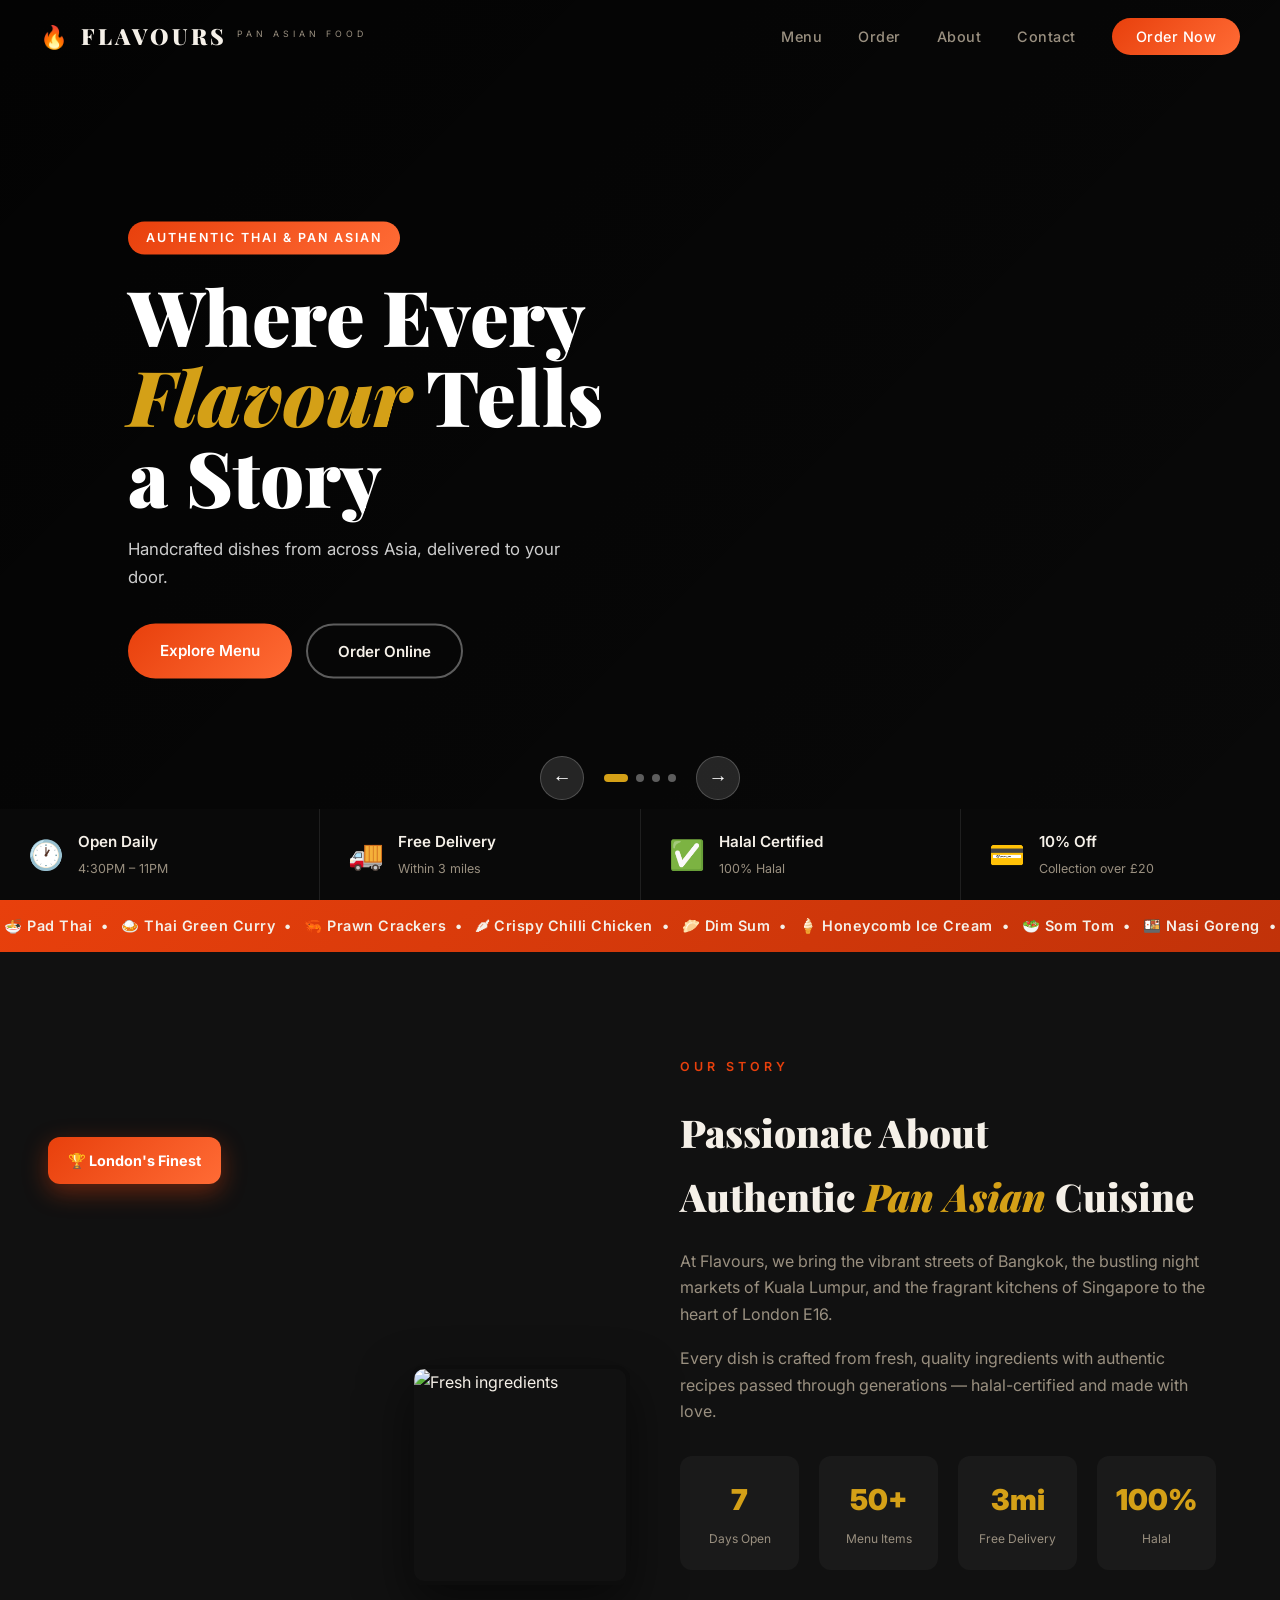
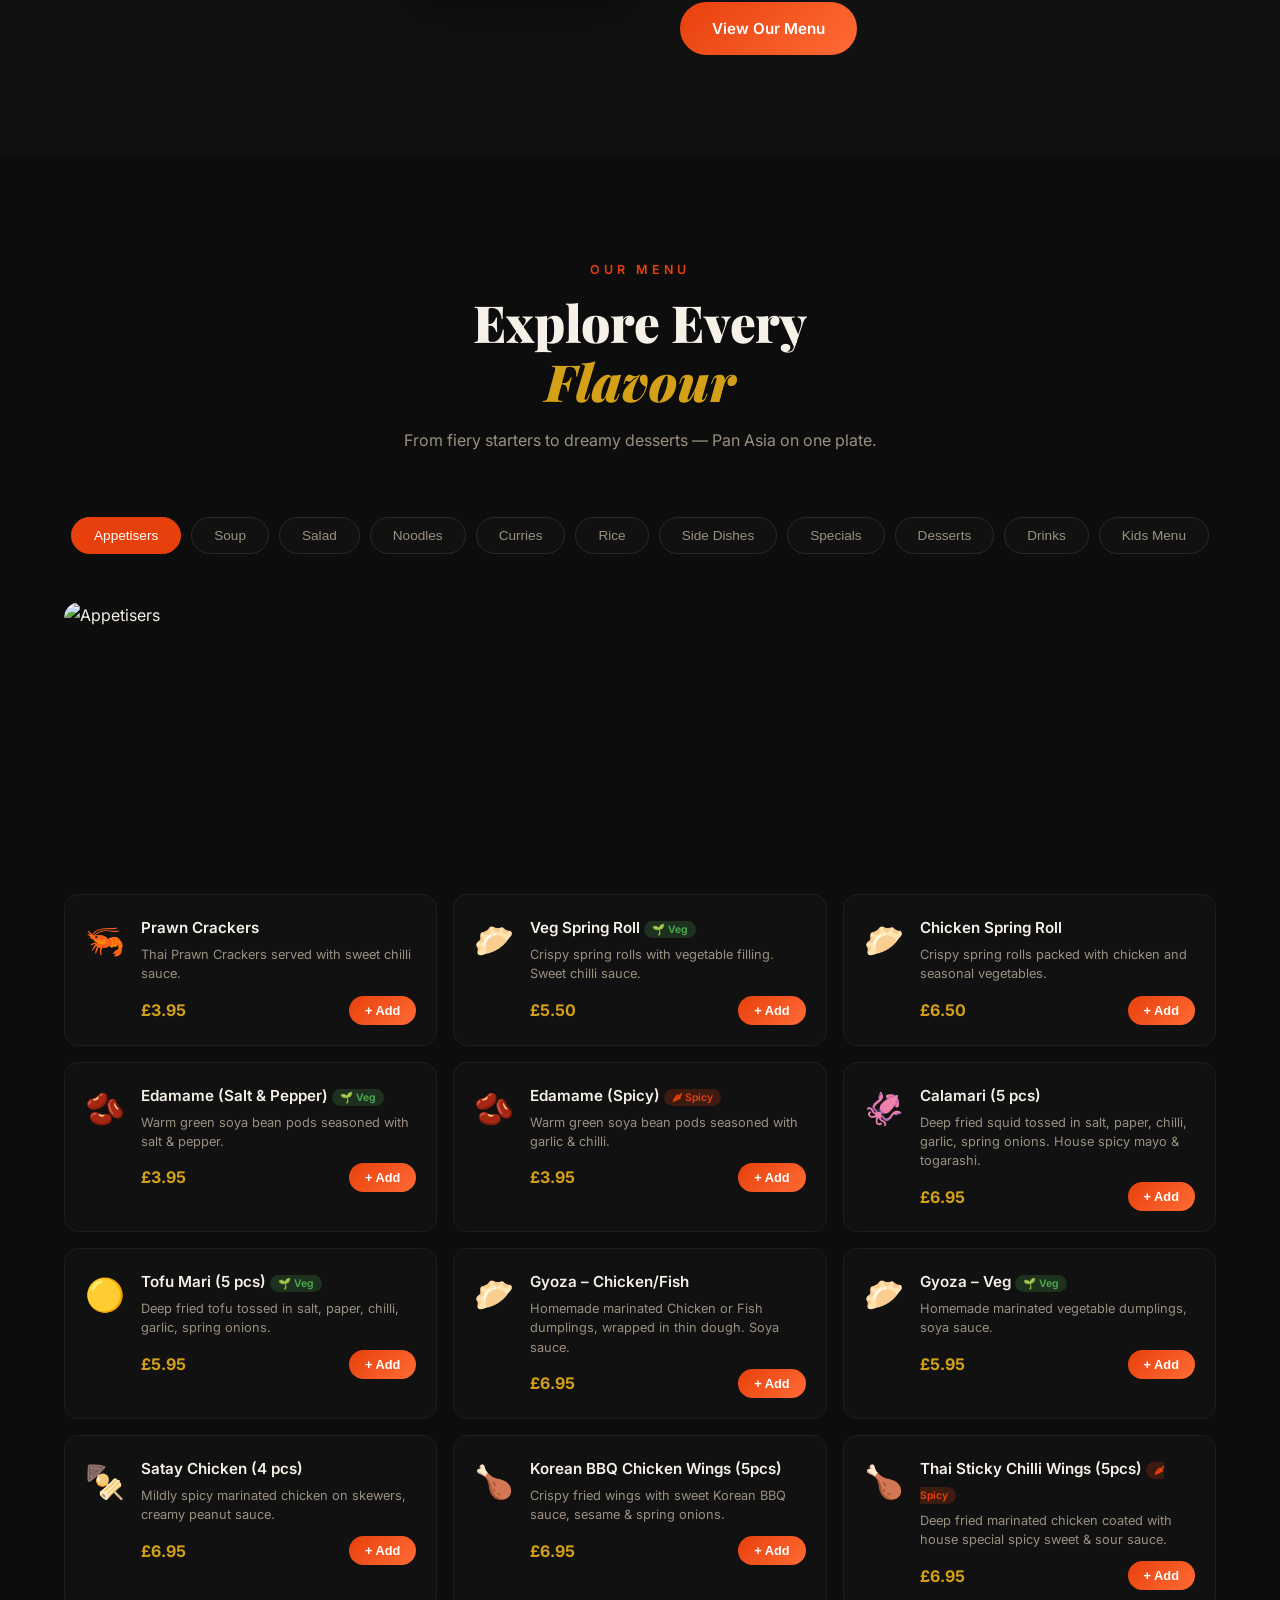
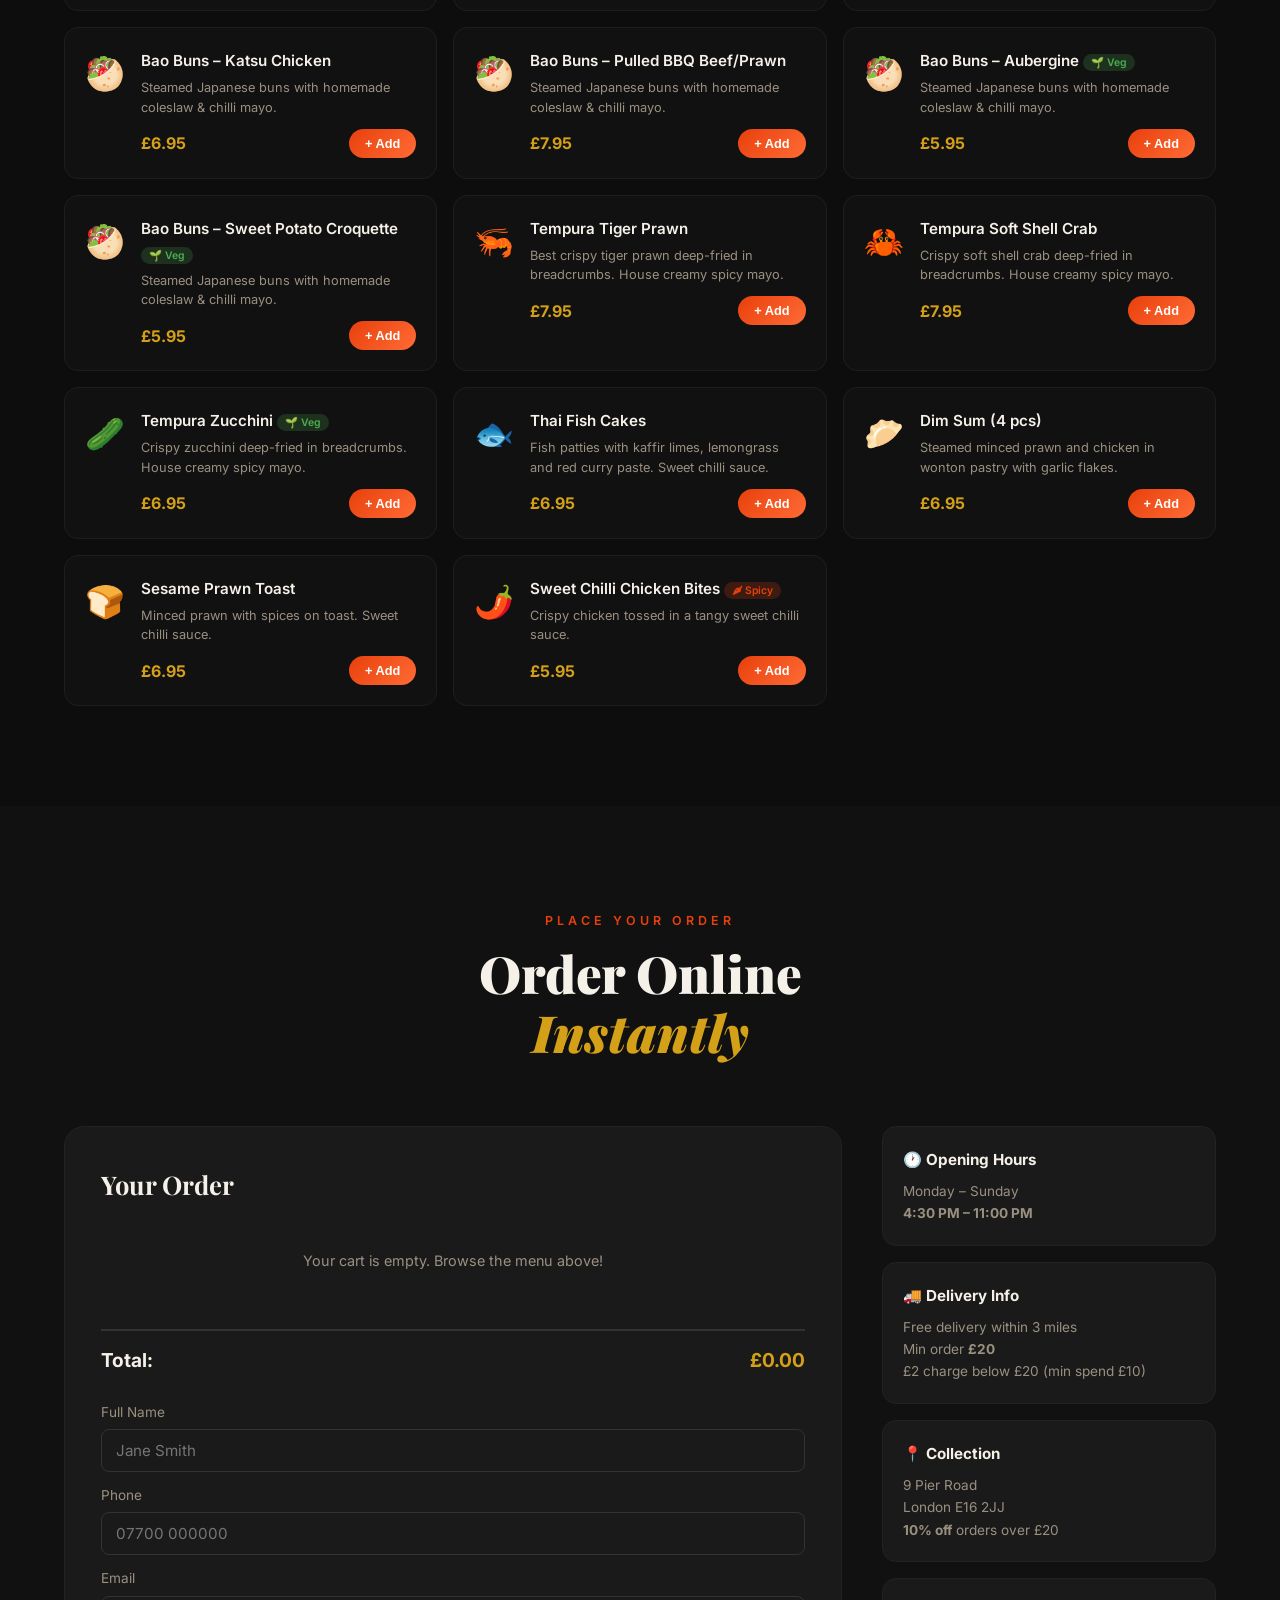
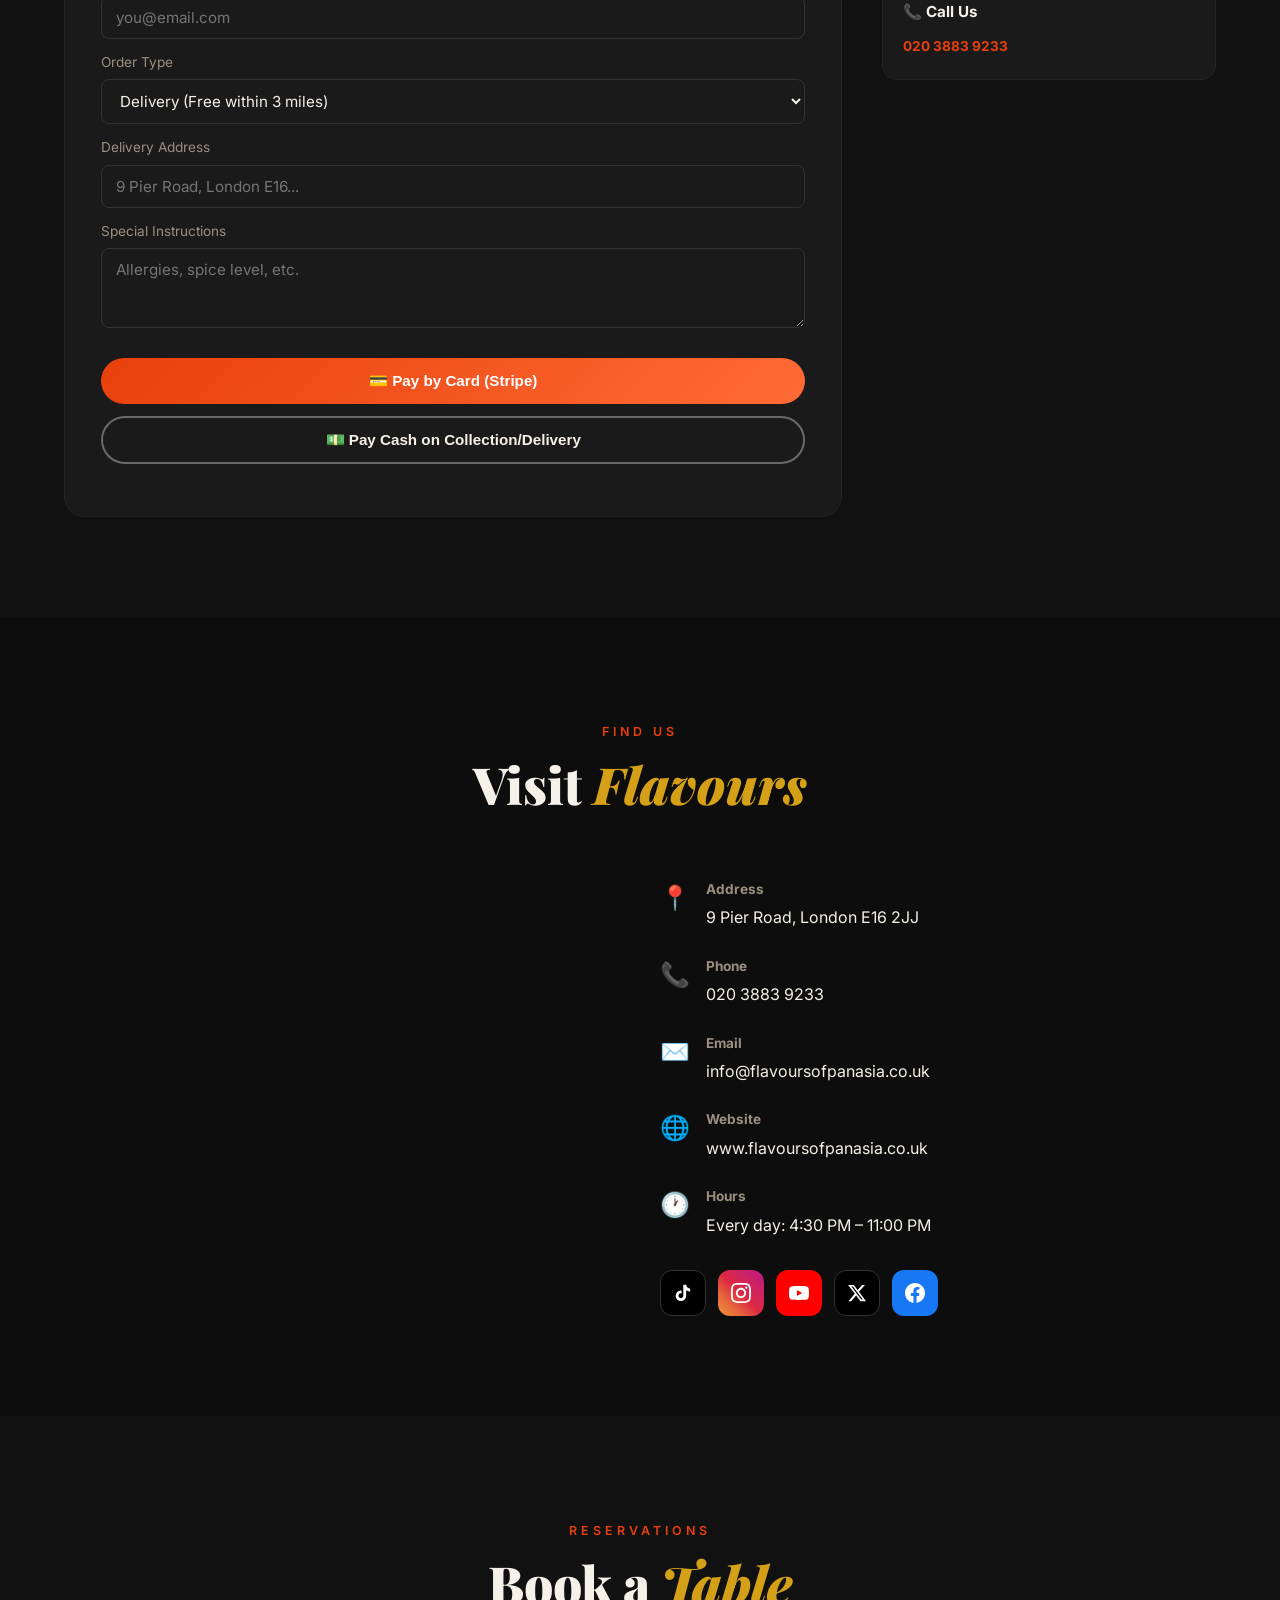
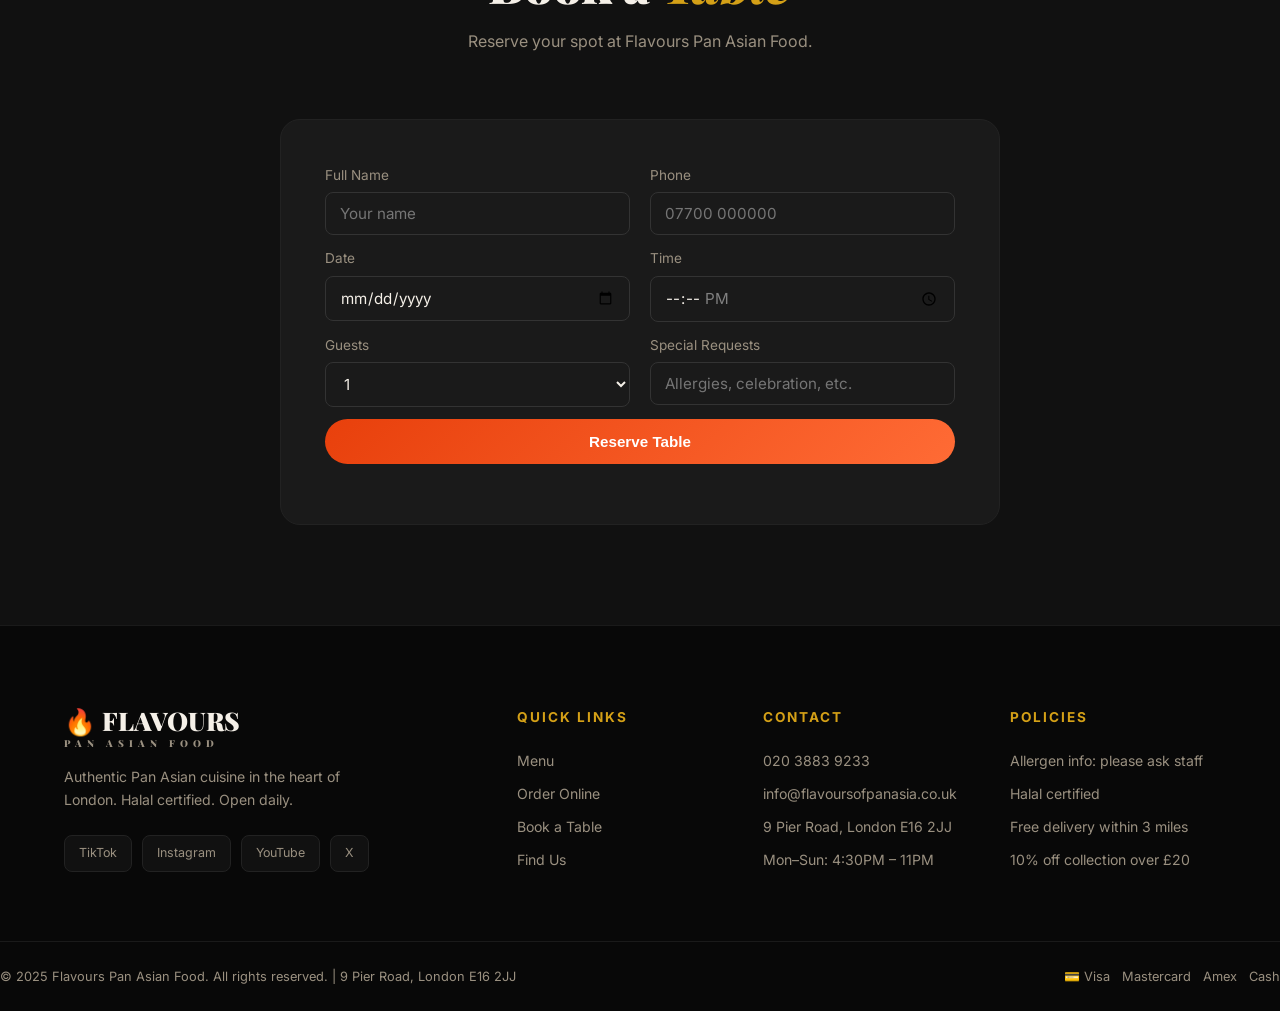
==== index.html @ 7556bfd6 "Add files via upload" ====
<!DOCTYPE html>
<html lang="en">
<head>
  <meta charset="UTF-8" />
  <meta name="viewport" content="width=device-width, initial-scale=1.0" />
  <title>Flavours Pan Asian Food | London E16</title>
  <meta name="description" content="Authentic Pan Asian cuisine in London. Open 7 days a week, 4:30PM–11PM. Free delivery within 3 miles. Order online now." />
  <link rel="preconnect" href="https://fonts.googleapis.com" />
  <link rel="preconnect" href="https://fonts.gstatic.com" crossorigin />
  <link href="https://fonts.googleapis.com/css2?family=Playfair+Display:ital,wght@0,700;0,900;1,700&family=Inter:wght@300;400;500;600&family=Satisfy&display=swap" rel="stylesheet" />
  <link rel="stylesheet" href="style.css" />
  <!-- Stripe -->
  <script src="https://js.stripe.com/v3/"></script>
  <!-- GSAP for animations -->
  <script src="https://cdnjs.cloudflare.com/ajax/libs/gsap/3.12.5/gsap.min.js"></script>
  <script src="https://cdnjs.cloudflare.com/ajax/libs/gsap/3.12.5/ScrollTrigger.min.js"></script>
  <!-- Particles -->
  <script src="https://cdn.jsdelivr.net/npm/particles.js@2.0.0/particles.min.js"></script>
</head>
<body>

<!-- ── LOADER ── -->
<div id="loader">
  <div class="loader-inner">
    <div class="loader-logo">FLAVOURS</div>
    <div class="loader-bar"><div class="loader-fill"></div></div>
  </div>
</div>

<!-- ── NAV ── -->
<nav id="navbar">
  <a href="#" class="nav-brand">
    <span class="brand-icon">🔥</span>
    <span>FLAVOURS</span>
    <small>PAN ASIAN FOOD</small>
  </a>
  <ul class="nav-links">
    <li><a href="#menu">Menu</a></li>
    <li><a href="#order">Order</a></li>
    <li><a href="#about">About</a></li>
    <li><a href="#contact">Contact</a></li>
    <li><a href="#order" class="nav-cta">Order Now</a></li>
  </ul>
  <button class="hamburger" id="hamburger" aria-label="Toggle menu">
    <span></span><span></span><span></span>
  </button>
</nav>

<!-- ── HERO SLIDER ── -->
<section id="hero">
  <div id="particles-js"></div>
  <div class="hero-slides">
    <div class="hero-slide active" style="background-image:url('https://images.unsplash.com/photo-1569050467447-ce54b3bbc37d?w=1600&q=80')">
      <div class="slide-overlay"></div>
      <div class="slide-content">
        <span class="slide-tag">Authentic Thai &amp; Pan Asian</span>
        <h1 class="hero-title">Where Every<br><em>Flavour</em> Tells<br>a Story</h1>
        <p>Handcrafted dishes from across Asia, delivered to your door.</p>
        <div class="hero-btns">
          <a href="#menu" class="btn-primary">Explore Menu</a>
          <a href="#order" class="btn-ghost">Order Online</a>
        </div>
      </div>
    </div>
    <div class="hero-slide" style="background-image:url('https://images.unsplash.com/photo-1455619452474-d2be8b1e70cd?w=1600&q=80')">
      <div class="slide-overlay"></div>
      <div class="slide-content">
        <span class="slide-tag">Signature Curries</span>
        <h1 class="hero-title">Bold Spices,<br><em>Rich</em> Aromas,<br>Pure Comfort</h1>
        <p>Thai Green, Red, Panang &amp; Massaman — made from scratch daily.</p>
        <div class="hero-btns">
          <a href="#menu" class="btn-primary">View Curries</a>
          <a href="#order" class="btn-ghost">Order Now</a>
        </div>
      </div>
    </div>
    <div class="hero-slide" style="background-image:url('https://images.unsplash.com/photo-1563245372-f21724e3856d?w=1600&q=80')">
      <div class="slide-overlay"></div>
      <div class="slide-content">
        <span class="slide-tag">Free Delivery</span>
        <h1 class="hero-title">London's Finest<br><em>Pan Asian</em><br>Delivered Free</h1>
        <p>Free delivery within 3 miles. Min order £20. Open every day 4:30PM–11PM.</p>
        <div class="hero-btns">
          <a href="#order" class="btn-primary">Order Free Delivery</a>
          <a href="#about" class="btn-ghost">Learn More</a>
        </div>
      </div>
    </div>
    <div class="hero-slide" style="background-image:url('https://images.unsplash.com/photo-1552566626-52f8b828add9?w=1600&q=80')">
      <div class="slide-overlay"></div>
      <div class="slide-content">
        <span class="slide-tag">Halal Certified</span>
        <h1 class="hero-title">Taste the<br><em>Magic</em> of<br>Pan Asia</h1>
        <p>100% Halal. Fresh ingredients. Unforgettable flavours.</p>
        <div class="hero-btns">
          <a href="#menu" class="btn-primary">See Full Menu</a>
          <a href="#order" class="btn-ghost">Order Pickup</a>
        </div>
      </div>
    </div>
  </div>
  <div class="hero-controls">
    <button class="slide-prev" aria-label="Previous slide">&#8592;</button>
    <div class="slide-dots" id="slideDots"></div>
    <button class="slide-next" aria-label="Next slide">&#8594;</button>
  </div>
  <div class="hero-badges">
    <div class="badge"><span class="badge-icon">🕐</span><div><strong>Open Daily</strong><small>4:30PM – 11PM</small></div></div>
    <div class="badge"><span class="badge-icon">🚚</span><div><strong>Free Delivery</strong><small>Within 3 miles</small></div></div>
    <div class="badge"><span class="badge-icon">✅</span><div><strong>Halal Certified</strong><small>100% Halal</small></div></div>
    <div class="badge"><span class="badge-icon">💳</span><div><strong>10% Off</strong><small>Collection over £20</small></div></div>
  </div>
</section>

<!-- ── MARQUEE ── -->
<div class="marquee-wrapper">
  <div class="marquee-track">
    <span>🍜 Pad Thai &nbsp;•&nbsp;</span><span>🍛 Thai Green Curry &nbsp;•&nbsp;</span><span>🦐 Prawn Crackers &nbsp;•&nbsp;</span><span>🌶 Crispy Chilli Chicken &nbsp;•&nbsp;</span><span>🥟 Dim Sum &nbsp;•&nbsp;</span><span>🍦 Honeycomb Ice Cream &nbsp;•&nbsp;</span><span>🥗 Som Tom &nbsp;•&nbsp;</span><span>🍱 Nasi Goreng &nbsp;•&nbsp;</span><span>🔥 Szechuan Beef &nbsp;•&nbsp;</span><span>🍜 Pad Thai &nbsp;•&nbsp;</span><span>🍛 Thai Green Curry &nbsp;•&nbsp;</span><span>🦐 Prawn Crackers &nbsp;•&nbsp;</span><span>🌶 Crispy Chilli Chicken &nbsp;•&nbsp;</span><span>🥟 Dim Sum &nbsp;•&nbsp;</span><span>🍦 Honeycomb Ice Cream &nbsp;•&nbsp;</span>
  </div>
</div>

<!-- ── ABOUT ── -->
<section id="about" class="section about-section">
  <div class="container about-grid">
    <div class="about-images">
      <div class="about-img-main reveal">
        <img src="https://images.unsplash.com/photo-1567620905732-2d1ec7ab7445?w=700&q=80" alt="Pan Asian food" />
      </div>
      <div class="about-img-accent reveal delay-1">
        <img src="https://images.unsplash.com/photo-1540189549336-e6e99c3679fe?w=400&q=80" alt="Fresh ingredients" />
      </div>
      <div class="about-badge-float">🏆 London's Finest</div>
    </div>
    <div class="about-text reveal delay-2">
      <span class="section-eyebrow">Our Story</span>
      <h2>Passionate About<br>Authentic <em>Pan Asian</em> Cuisine</h2>
      <p>At Flavours, we bring the vibrant streets of Bangkok, the bustling night markets of Kuala Lumpur, and the fragrant kitchens of Singapore to the heart of London E16.</p>
      <p>Every dish is crafted from fresh, quality ingredients with authentic recipes passed through generations — halal-certified and made with love.</p>
      <div class="about-stats">
        <div class="stat"><strong>7</strong><span>Days Open</span></div>
        <div class="stat"><strong>50+</strong><span>Menu Items</span></div>
        <div class="stat"><strong>3mi</strong><span>Free Delivery</span></div>
        <div class="stat"><strong>100%</strong><span>Halal</span></div>
      </div>
      <a href="#menu" class="btn-primary">View Our Menu</a>
    </div>
  </div>
</section>

<!-- ── MENU ── -->
<section id="menu" class="section">
  <div class="container">
    <div class="section-header reveal">
      <span class="section-eyebrow">Our Menu</span>
      <h2>Explore Every<br><em>Flavour</em></h2>
      <p>From fiery starters to dreamy desserts — Pan Asia on one plate.</p>
    </div>

    <!-- Category Tabs -->
    <div class="menu-tabs reveal">
      <button class="tab-btn active" data-cat="appetisers">Appetisers</button>
      <button class="tab-btn" data-cat="soup">Soup</button>
      <button class="tab-btn" data-cat="salad">Salad</button>
      <button class="tab-btn" data-cat="noodles">Noodles</button>
      <button class="tab-btn" data-cat="curries">Curries</button>
      <button class="tab-btn" data-cat="rice">Rice</button>
      <button class="tab-btn" data-cat="sides">Side Dishes</button>
      <button class="tab-btn" data-cat="specials">Specials</button>
      <button class="tab-btn" data-cat="desserts">Desserts</button>
      <button class="tab-btn" data-cat="drinks">Drinks</button>
      <button class="tab-btn" data-cat="kids">Kids Menu</button>
    </div>

    <!-- Menu Panels -->
    <div id="menuPanels"></div>
  </div>
</section>

<!-- ── ORDER ── -->
<section id="order" class="section order-section">
  <div class="container">
    <div class="section-header reveal">
      <span class="section-eyebrow">Place Your Order</span>
      <h2>Order Online<br><em>Instantly</em></h2>
    </div>
    <div class="order-grid">
      <div class="order-form-card reveal">
        <h3>Your Order</h3>
        <div id="cartItems" class="cart-items"><p class="cart-empty">Your cart is empty. Browse the menu above!</p></div>
        <div class="cart-total"><span>Total:</span><strong id="cartTotal">£0.00</strong></div>

        <div class="order-details">
          <label>Full Name<input type="text" id="custName" placeholder="Jane Smith" /></label>
          <label>Phone<input type="tel" id="custPhone" placeholder="07700 000000" /></label>
          <label>Email<input type="email" id="custEmail" placeholder="you@email.com" /></label>
          <label>Order Type
            <select id="orderType">
              <option value="delivery">Delivery (Free within 3 miles)</option>
              <option value="collection">Collection (10% off over £20)</option>
            </select>
          </label>
          <label id="addressLabel">Delivery Address<input type="text" id="custAddress" placeholder="9 Pier Road, London E16..." /></label>
          <label>Special Instructions<textarea id="custNotes" placeholder="Allergies, spice level, etc."></textarea></label>
        </div>

        <div class="payment-options">
          <button class="btn-primary full-w" id="stripePayBtn">💳 Pay by Card (Stripe)</button>
          <button class="btn-ghost full-w" id="cashPayBtn">💵 Pay Cash on Collection/Delivery</button>
        </div>
        <div id="paymentMessage"></div>
        <div id="stripe-card-element" class="stripe-card" style="display:none;"></div>
        <button id="confirmPayBtn" class="btn-primary full-w" style="display:none;margin-top:12px;">Confirm &amp; Pay</button>
      </div>
      <div class="order-info reveal delay-1">
        <div class="info-card">
          <h4>🕐 Opening Hours</h4>
          <p>Monday – Sunday<br><strong>4:30 PM – 11:00 PM</strong></p>
        </div>
        <div class="info-card">
          <h4>🚚 Delivery Info</h4>
          <p>Free delivery within 3 miles<br>Min order <strong>£20</strong><br>£2 charge below £20 (min spend £10)</p>
        </div>
        <div class="info-card">
          <h4>📍 Collection</h4>
          <p>9 Pier Road<br>London E16 2JJ<br><strong>10% off</strong> orders over £20</p>
        </div>
        <div class="info-card">
          <h4>📞 Call Us</h4>
          <a href="tel:02038839233" class="phone-link">020 3883 9233</a>
        </div>
      </div>
    </div>
  </div>
</section>

<!-- ── MAP & CONTACT ── -->
<section id="contact" class="section">
  <div class="container">
    <div class="section-header reveal">
      <span class="section-eyebrow">Find Us</span>
      <h2>Visit <em>Flavours</em></h2>
    </div>
    <div class="contact-grid">
      <div class="map-wrapper reveal">
        <iframe
          src="https://www.google.com/maps/embed?pb=!1m18!1m12!1m3!1d2483.1!2d0.0202!3d51.5030!2m3!1f0!2f0!3f0!3m2!1i1024!2i768!4f13.1!3m3!1m2!1s0x487602a46d72b8c1%3A0x0!2s9+Pier+Rd%2C+London+E16+2JJ!5e0!3m2!1sen!2suk!4v1700000000000"
          width="100%" height="420" style="border:0;border-radius:16px;" allowfullscreen="" loading="lazy"
          referrerpolicy="no-referrer-when-downgrade"
          title="Flavours Pan Asian Food location">
        </iframe>
      </div>
      <div class="contact-details reveal delay-1">
        <div class="contact-item">
          <span class="c-icon">📍</span>
          <div><strong>Address</strong><p>9 Pier Road, London E16 2JJ</p></div>
        </div>
        <div class="contact-item">
          <span class="c-icon">📞</span>
          <div><strong>Phone</strong><a href="tel:02038839233"><p>020 3883 9233</p></a></div>
        </div>
        <div class="contact-item">
          <span class="c-icon">✉️</span>
          <div><strong>Email</strong><a href="mailto:info@flavoursofpanasia.co.uk"><p>info@flavoursofpanasia.co.uk</p></a></div>
        </div>
        <div class="contact-item">
          <span class="c-icon">🌐</span>
          <div><strong>Website</strong><p>www.flavoursofpanasia.co.uk</p></div>
        </div>
        <div class="contact-item">
          <span class="c-icon">🕐</span>
          <div><strong>Hours</strong><p>Every day: 4:30 PM – 11:00 PM</p></div>
        </div>
        <div class="social-links">
          <a href="https://www.tiktok.com/@flavourspanasia" target="_blank" rel="noopener" class="social-btn tiktok" aria-label="TikTok">
            <svg viewBox="0 0 24 24" fill="currentColor"><path d="M19.59 6.69a4.83 4.83 0 01-3.77-4.25V2h-3.45v13.67a2.89 2.89 0 01-2.88 2.5 2.89 2.89 0 01-2.89-2.89 2.89 2.89 0 012.89-2.89c.28 0 .54.04.79.1V9.01a6.31 6.31 0 00-.79-.05 6.34 6.34 0 00-6.34 6.34 6.34 6.34 0 006.34 6.34 6.34 6.34 0 006.33-6.34V8.73a8.22 8.22 0 004.8 1.53V6.82a4.85 4.85 0 01-1.03-.13z"/></svg>
          </a>
          <a href="https://www.instagram.com/flavourspanasia" target="_blank" rel="noopener" class="social-btn instagram" aria-label="Instagram">
            <svg viewBox="0 0 24 24" fill="currentColor"><path d="M12 2.163c3.204 0 3.584.012 4.85.07 3.252.148 4.771 1.691 4.919 4.919.058 1.265.069 1.645.069 4.849 0 3.205-.012 3.584-.069 4.849-.149 3.225-1.664 4.771-4.919 4.919-1.266.058-1.644.07-4.85.07-3.204 0-3.584-.012-4.849-.07-3.26-.149-4.771-1.699-4.919-4.92-.058-1.265-.07-1.644-.07-4.849 0-3.204.013-3.583.07-4.849.149-3.227 1.664-4.771 4.919-4.919 1.266-.057 1.645-.069 4.849-.069zm0-2.163c-3.259 0-3.667.014-4.947.072-4.358.2-6.78 2.618-6.98 6.98-.059 1.281-.073 1.689-.073 4.948 0 3.259.014 3.668.072 4.948.2 4.358 2.618 6.78 6.98 6.98 1.281.058 1.689.072 4.948.072 3.259 0 3.668-.014 4.948-.072 4.354-.2 6.782-2.618 6.979-6.98.059-1.28.073-1.689.073-4.948 0-3.259-.014-3.667-.072-4.947-.196-4.354-2.617-6.78-6.979-6.98-1.281-.059-1.69-.073-4.949-.073zm0 5.838c-3.403 0-6.162 2.759-6.162 6.162s2.759 6.163 6.162 6.163 6.162-2.759 6.162-6.163c0-3.403-2.759-6.162-6.162-6.162zm0 10.162c-2.209 0-4-1.79-4-4 0-2.209 1.791-4 4-4s4 1.791 4 4c0 2.21-1.791 4-4 4zm6.406-11.845c-.796 0-1.441.645-1.441 1.44s.645 1.44 1.441 1.44c.795 0 1.439-.645 1.439-1.44s-.644-1.44-1.439-1.44z"/></svg>
          </a>
          <a href="https://www.youtube.com/@flavourspanasia" target="_blank" rel="noopener" class="social-btn youtube" aria-label="YouTube">
            <svg viewBox="0 0 24 24" fill="currentColor"><path d="M23.498 6.186a3.016 3.016 0 00-2.122-2.136C19.505 3.545 12 3.545 12 3.545s-7.505 0-9.377.505A3.017 3.017 0 00.502 6.186C0 8.07 0 12 0 12s0 3.93.502 5.814a3.016 3.016 0 002.122 2.136c1.871.505 9.376.505 9.376.505s7.505 0 9.377-.505a3.015 3.015 0 002.122-2.136C24 15.93 24 12 24 12s0-3.93-.502-5.814zM9.545 15.568V8.432L15.818 12l-6.273 3.568z"/></svg>
          </a>
          <a href="https://x.com/flavourspanasia" target="_blank" rel="noopener" class="social-btn twitter" aria-label="X / Twitter">
            <svg viewBox="0 0 24 24" fill="currentColor"><path d="M18.244 2.25h3.308l-7.227 8.26 8.502 11.24H16.17l-5.214-6.817L4.99 21.75H1.68l7.73-8.835L1.254 2.25H8.08l4.713 6.231zm-1.161 17.52h1.833L7.084 4.126H5.117z"/></svg>
          </a>
          <a href="https://www.facebook.com/flavourspanasia" target="_blank" rel="noopener" class="social-btn facebook" aria-label="Facebook">
            <svg viewBox="0 0 24 24" fill="currentColor"><path d="M24 12.073c0-6.627-5.373-12-12-12s-12 5.373-12 12c0 5.99 4.388 10.954 10.125 11.854v-8.385H7.078v-3.47h3.047V9.43c0-3.007 1.792-4.669 4.533-4.669 1.312 0 2.686.235 2.686.235v2.953H15.83c-1.491 0-1.956.925-1.956 1.874v2.25h3.328l-.532 3.47h-2.796v8.385C19.612 23.027 24 18.062 24 12.073z"/></svg>
          </a>
        </div>
      </div>
    </div>
  </div>
</section>

<!-- ── TABLE BOOKING ── -->
<section id="booking" class="section booking-section">
  <div class="container">
    <div class="section-header reveal">
      <span class="section-eyebrow">Reservations</span>
      <h2>Book a <em>Table</em></h2>
      <p>Reserve your spot at Flavours Pan Asian Food.</p>
    </div>
    <form class="booking-form reveal" id="bookingForm" onsubmit="submitBooking(event)">
      <div class="form-row">
        <label>Full Name<input type="text" id="bName" placeholder="Your name" required /></label>
        <label>Phone<input type="tel" id="bPhone" placeholder="07700 000000" required /></label>
      </div>
      <div class="form-row">
        <label>Date<input type="date" id="bDate" required /></label>
        <label>Time<input type="time" id="bTime" min="16:30" max="22:30" required /></label>
      </div>
      <div class="form-row">
        <label>Guests
          <select id="bGuests">
            <option>1</option><option>2</option><option>3</option><option>4</option>
            <option>5</option><option>6</option><option>7</option><option>8+</option>
          </select>
        </label>
        <label>Special Requests<input type="text" id="bNotes" placeholder="Allergies, celebration, etc." /></label>
      </div>
      <button type="submit" class="btn-primary full-w">Reserve Table</button>
      <div id="bookingMsg"></div>
    </form>
  </div>
</section>

<!-- ── FOOTER ── -->
<footer>
  <div class="container footer-grid">
    <div class="footer-brand">
      <div class="footer-logo">🔥 FLAVOURS<br><small>PAN ASIAN FOOD</small></div>
      <p>Authentic Pan Asian cuisine in the heart of London. Halal certified. Open daily.</p>
      <div class="footer-social">
        <a href="https://www.tiktok.com/@flavourspanasia" target="_blank" rel="noopener" aria-label="TikTok">TikTok</a>
        <a href="https://www.instagram.com/flavourspanasia" target="_blank" rel="noopener" aria-label="Instagram">Instagram</a>
        <a href="https://www.youtube.com/@flavourspanasia" target="_blank" rel="noopener" aria-label="YouTube">YouTube</a>
        <a href="https://x.com/flavourspanasia" target="_blank" rel="noopener" aria-label="X">X</a>
      </div>
    </div>
    <div class="footer-col">
      <h5>Quick Links</h5>
      <ul>
        <li><a href="#menu">Menu</a></li>
        <li><a href="#order">Order Online</a></li>
        <li><a href="#booking">Book a Table</a></li>
        <li><a href="#contact">Find Us</a></li>
      </ul>
    </div>
    <div class="footer-col">
      <h5>Contact</h5>
      <ul>
        <li><a href="tel:02038839233">020 3883 9233</a></li>
        <li><a href="mailto:info@flavoursofpanasia.co.uk">info@flavoursofpanasia.co.uk</a></li>
        <li>9 Pier Road, London E16 2JJ</li>
        <li>Mon–Sun: 4:30PM – 11PM</li>
      </ul>
    </div>
    <div class="footer-col">
      <h5>Policies</h5>
      <ul>
        <li>Allergen info: please ask staff</li>
        <li>Halal certified</li>
        <li>Free delivery within 3 miles</li>
        <li>10% off collection over £20</li>
      </ul>
    </div>
  </div>
  <div class="footer-bottom">
    <p>© 2025 Flavours Pan Asian Food. All rights reserved. | 9 Pier Road, London E16 2JJ</p>
    <div class="payment-icons">💳 Visa &nbsp; Mastercard &nbsp; Amex &nbsp; Cash</div>
  </div>
</footer>

<!-- Floating Order Button -->
<a href="#order" class="fab-order" id="fabOrder">🛒 Order Now</a>

<script src="script.js"></script>
</body>
</html>
---- style.css ----
/* ── RESET & BASE ── */
*, *::before, *::after { box-sizing: border-box; margin: 0; padding: 0; }
:root {
  --fire: #E8400C;
  --gold: #D4A017;
  --dark: #0D0D0D;
  --surface: #111111;
  --surface2: #1A1A1A;
  --text: #F5F0E8;
  --muted: #9A9080;
  --accent: #FF6B35;
  --green: #4CAF50;
  --radius: 14px;
  --transition: 0.35s cubic-bezier(0.4, 0, 0.2, 1);
}

html { scroll-behavior: smooth; font-size: 16px; }
body {
  background: var(--dark);
  color: var(--text);
  font-family: 'Inter', sans-serif;
  font-weight: 400;
  line-height: 1.65;
  overflow-x: hidden;
}

em { font-style: italic; color: var(--gold); font-family: 'Playfair Display', serif; }
a { color: inherit; text-decoration: none; }
img { max-width: 100%; display: block; }
input, textarea, select {
  width: 100%;
  background: var(--surface2);
  border: 1px solid #333;
  border-radius: 8px;
  color: var(--text);
  padding: 11px 14px;
  font-family: 'Inter', sans-serif;
  font-size: 0.95rem;
  margin-top: 6px;
  transition: border-color var(--transition);
}
input:focus, textarea:focus, select:focus { outline: none; border-color: var(--fire); }
textarea { min-height: 80px; resize: vertical; }
label { display: block; font-size: 0.85rem; color: var(--muted); margin-bottom: 12px; }

.container { max-width: 1200px; margin: 0 auto; padding: 0 24px; }
.section { padding: 100px 0; }
.full-w { width: 100%; }

/* ── BUTTONS ── */
.btn-primary {
  display: inline-block;
  background: linear-gradient(135deg, var(--fire) 0%, #FF6B35 100%);
  color: #fff;
  padding: 14px 32px;
  border-radius: 50px;
  font-weight: 600;
  font-size: 0.95rem;
  border: none;
  cursor: pointer;
  transition: transform var(--transition), box-shadow var(--transition);
  text-align: center;
}
.btn-primary:hover { transform: translateY(-2px); box-shadow: 0 12px 32px rgba(232,64,12,0.45); }
.btn-ghost {
  display: inline-block;
  background: transparent;
  color: var(--text);
  padding: 13px 30px;
  border-radius: 50px;
  font-weight: 600;
  font-size: 0.95rem;
  border: 2px solid rgba(255,255,255,0.35);
  cursor: pointer;
  transition: border-color var(--transition), background var(--transition);
  text-align: center;
}
.btn-ghost:hover { border-color: var(--gold); background: rgba(212,160,23,0.1); }

/* ── LOADER ── */
#loader {
  position: fixed; inset: 0;
  background: var(--dark);
  display: flex; align-items: center; justify-content: center;
  z-index: 9999;
  transition: opacity 0.6s ease, visibility 0.6s;
}
#loader.hidden { opacity: 0; visibility: hidden; pointer-events: none; }
.loader-inner { text-align: center; }
.loader-logo {
  font-family: 'Playfair Display', serif;
  font-size: 2.8rem;
  font-weight: 900;
  letter-spacing: 8px;
  background: linear-gradient(135deg, var(--fire), var(--gold));
  -webkit-background-clip: text;
  -webkit-text-fill-color: transparent;
  margin-bottom: 20px;
}
.loader-bar { width: 200px; height: 3px; background: #222; border-radius: 2px; overflow: hidden; }
.loader-fill { height: 100%; background: linear-gradient(90deg, var(--fire), var(--gold)); animation: loadFill 1.5s ease forwards; }
@keyframes loadFill { from { width: 0; } to { width: 100%; } }

/* ── NAVBAR ── */
#navbar {
  position: fixed; top: 0; left: 0; right: 0;
  z-index: 1000;
  display: flex; align-items: center; justify-content: space-between;
  padding: 18px 40px;
  transition: background var(--transition), box-shadow var(--transition), padding var(--transition);
}
#navbar.scrolled {
  background: rgba(10,10,10,0.95);
  backdrop-filter: blur(20px);
  box-shadow: 0 2px 30px rgba(0,0,0,0.5);
  padding: 12px 40px;
}
.nav-brand { display: flex; align-items: center; gap: 10px; }
.brand-icon { font-size: 1.6rem; }
.nav-brand > span { font-family: 'Playfair Display', serif; font-size: 1.4rem; font-weight: 900; letter-spacing: 3px; }
.nav-brand small { display: block; font-size: 0.55rem; letter-spacing: 4px; color: var(--muted); margin-top: -4px; }
.nav-links { display: flex; align-items: center; gap: 36px; list-style: none; }
.nav-links a { font-size: 0.9rem; font-weight: 500; color: var(--muted); transition: color var(--transition); letter-spacing: 0.5px; }
.nav-links a:hover { color: var(--text); }
.nav-cta { background: linear-gradient(135deg, var(--fire), var(--accent)) !important; color: #fff !important; padding: 10px 24px; border-radius: 50px; }
.hamburger { display: none; flex-direction: column; gap: 5px; background: none; border: none; cursor: pointer; }
.hamburger span { display: block; width: 24px; height: 2px; background: var(--text); border-radius: 2px; transition: var(--transition); }

/* Mobile nav */
@media (max-width: 768px) {
  #navbar { padding: 14px 20px; }
  .hamburger { display: flex; }
  .nav-links {
    position: fixed; top: 0; right: -100%; height: 100vh; width: 280px;
    background: var(--surface); flex-direction: column; justify-content: center;
    gap: 28px; padding: 40px;
    transition: right var(--transition);
    box-shadow: -20px 0 60px rgba(0,0,0,0.7);
  }
  .nav-links.open { right: 0; }
  .nav-links a { font-size: 1.1rem; color: var(--text); }
}

/* ── HERO ── */
#hero { position: relative; height: 100vh; min-height: 640px; overflow: hidden; }
#particles-js { position: absolute; inset: 0; z-index: 1; pointer-events: none; }
.hero-slides { position: absolute; inset: 0; }
.hero-slide {
  position: absolute; inset: 0;
  background-size: cover; background-position: center;
  opacity: 0; transition: opacity 1.2s ease;
}
.hero-slide.active { opacity: 1; }
.slide-overlay {
  position: absolute; inset: 0;
  background: linear-gradient(135deg, rgba(0,0,0,0.78) 0%, rgba(0,0,0,0.3) 100%);
}
.slide-content {
  position: absolute;
  left: 10%; top: 50%; transform: translateY(-50%);
  z-index: 3; max-width: 620px;
}
.slide-tag {
  display: inline-block;
  background: linear-gradient(135deg, var(--fire), var(--accent));
  color: #fff; padding: 6px 18px; border-radius: 50px;
  font-size: 0.78rem; font-weight: 600; letter-spacing: 2px; text-transform: uppercase;
  margin-bottom: 20px;
}
.hero-title {
  font-family: 'Playfair Display', serif;
  font-size: clamp(2.8rem, 6vw, 5.5rem);
  font-weight: 900;
  line-height: 1.05;
  margin-bottom: 20px;
  color: #fff;
}
.hero-title em { font-style: italic; color: var(--gold); }
.slide-content > p { font-size: 1.05rem; color: rgba(255,255,255,0.8); margin-bottom: 32px; max-width: 440px; }
.hero-btns { display: flex; gap: 14px; flex-wrap: wrap; }
.hero-controls {
  position: absolute; bottom: 100px; left: 50%; transform: translateX(-50%);
  z-index: 5; display: flex; align-items: center; gap: 20px;
}
.slide-prev, .slide-next {
  background: rgba(255,255,255,0.12); border: 1px solid rgba(255,255,255,0.2);
  color: #fff; width: 44px; height: 44px; border-radius: 50%; font-size: 1.2rem;
  cursor: pointer; transition: background var(--transition);
  display: flex; align-items: center; justify-content: center;
}
.slide-prev:hover, .slide-next:hover { background: var(--fire); }
.slide-dots { display: flex; gap: 8px; }
.slide-dot {
  width: 8px; height: 8px; border-radius: 50%;
  background: rgba(255,255,255,0.35); border: none; cursor: pointer; transition: var(--transition);
}
.slide-dot.active { background: var(--gold); width: 24px; border-radius: 4px; }
.hero-badges {
  position: absolute; bottom: 0; left: 0; right: 0;
  z-index: 5; display: flex; background: rgba(10,10,10,0.9); backdrop-filter: blur(20px);
}
.badge {
  flex: 1; display: flex; align-items: center; gap: 14px;
  padding: 20px 28px; border-right: 1px solid #1f1f1f;
}
.badge:last-child { border-right: none; }
.badge-icon { font-size: 1.8rem; }
.badge strong { display: block; font-size: 0.95rem; font-weight: 600; }
.badge small { color: var(--muted); font-size: 0.78rem; }
@media (max-width: 768px) {
  .hero-badges { flex-wrap: wrap; }
  .badge { flex: 50%; border-bottom: 1px solid #1f1f1f; padding: 14px 20px; }
  .slide-content { left: 5%; right: 5%; }
}

/* ── MARQUEE ── */
.marquee-wrapper { background: linear-gradient(135deg, var(--fire), #c13209); overflow: hidden; padding: 14px 0; }
.marquee-track { display: flex; gap: 0; animation: marquee 30s linear infinite; white-space: nowrap; width: max-content; }
.marquee-track span { font-size: 0.9rem; font-weight: 600; letter-spacing: 0.5px; padding: 0 4px; }
@keyframes marquee { from { transform: translateX(0); } to { transform: translateX(-50%); } }

/* ── SECTION HEADERS ── */
.section-header { text-align: center; margin-bottom: 64px; }
.section-eyebrow {
  display: inline-block;
  color: var(--fire); font-size: 0.78rem; font-weight: 600;
  letter-spacing: 4px; text-transform: uppercase;
  margin-bottom: 12px;
}
.section-header h2 {
  font-family: 'Playfair Display', serif;
  font-size: clamp(2rem, 4vw, 3.2rem);
  font-weight: 900;
  line-height: 1.15;
  margin-bottom: 16px;
}
.section-header p { color: var(--muted); max-width: 480px; margin: 0 auto; }

/* ── ABOUT ── */
.about-section { background: var(--surface); }
.about-grid { display: grid; grid-template-columns: 1fr 1fr; gap: 80px; align-items: center; }
.about-images { position: relative; }
.about-img-main img { width: 100%; border-radius: 20px; object-fit: cover; aspect-ratio: 4/3; }
.about-img-accent {
  position: absolute; bottom: -30px; right: -30px;
  width: 220px; border-radius: 14px; overflow: hidden;
  border: 4px solid var(--dark);
  box-shadow: 0 20px 50px rgba(0,0,0,0.5);
}
.about-img-accent img { width: 100%; aspect-ratio: 1; object-fit: cover; }
.about-badge-float {
  position: absolute; top: -16px; left: -16px;
  background: linear-gradient(135deg, var(--fire), var(--accent));
  color: #fff; padding: 12px 20px; border-radius: 12px;
  font-weight: 700; font-size: 0.9rem;
  box-shadow: 0 8px 24px rgba(232,64,12,0.4);
}
.about-text h2 {
  font-family: 'Playfair Display', serif;
  font-size: clamp(1.8rem, 3vw, 2.6rem);
  font-weight: 900; margin-bottom: 20px; margin-top: 12px;
}
.about-text p { color: var(--muted); margin-bottom: 18px; }
.about-stats { display: grid; grid-template-columns: repeat(4, 1fr); gap: 20px; margin: 32px 0; }
.stat { text-align: center; background: var(--surface2); padding: 20px 10px; border-radius: 12px; }
.stat strong { display: block; font-size: 1.8rem; font-weight: 900; color: var(--gold); }
.stat span { font-size: 0.75rem; color: var(--muted); }
@media (max-width: 768px) {
  .about-grid { grid-template-columns: 1fr; gap: 60px; }
  .about-img-accent { width: 140px; right: -10px; bottom: -10px; }
  .about-stats { grid-template-columns: repeat(2, 1fr); }
}

/* ── MENU ── */
.menu-tabs {
  display: flex; flex-wrap: wrap; gap: 10px;
  justify-content: center; margin-bottom: 48px;
}
.tab-btn {
  background: var(--surface); border: 1px solid #2a2a2a;
  color: var(--muted); padding: 10px 22px; border-radius: 50px;
  font-size: 0.85rem; font-weight: 500; cursor: pointer;
  transition: all var(--transition);
}
.tab-btn:hover { border-color: var(--fire); color: var(--text); }
.tab-btn.active { background: var(--fire); border-color: var(--fire); color: #fff; }

.menu-panel { display: none; }
.menu-panel.active { display: block; animation: fadeInUp 0.4s ease; }
@keyframes fadeInUp { from { opacity:0; transform:translateY(20px); } to { opacity:1; transform:translateY(0); } }

.menu-panel-header { display: flex; align-items: center; gap: 20px; margin-bottom: 32px; }
.panel-hero-img { width: 100%; height: 260px; object-fit: cover; border-radius: 16px; margin-bottom: 32px; }

.menu-grid { display: grid; grid-template-columns: repeat(auto-fill, minmax(320px, 1fr)); gap: 16px; }
.menu-card {
  background: var(--surface);
  border: 1px solid #1e1e1e;
  border-radius: var(--radius);
  padding: 20px;
  display: flex; align-items: flex-start; gap: 16px;
  cursor: pointer;
  transition: border-color var(--transition), transform var(--transition), box-shadow var(--transition);
  position: relative; overflow: hidden;
}
.menu-card::before {
  content: ''; position: absolute; inset: 0;
  background: linear-gradient(135deg, rgba(232,64,12,0.05), transparent);
  opacity: 0; transition: opacity var(--transition);
}
.menu-card:hover { border-color: var(--fire); transform: translateY(-3px); box-shadow: 0 16px 40px rgba(0,0,0,0.3); }
.menu-card:hover::before { opacity: 1; }
.card-emoji { font-size: 2rem; flex-shrink: 0; }
.card-body { flex: 1; }
.card-body h4 { font-size: 0.95rem; font-weight: 600; margin-bottom: 5px; }
.card-body p { font-size: 0.8rem; color: var(--muted); line-height: 1.5; }
.card-footer { display: flex; align-items: center; justify-content: space-between; margin-top: 12px; }
.card-price { font-size: 1rem; font-weight: 700; color: var(--gold); }
.add-to-cart {
  background: linear-gradient(135deg, var(--fire), var(--accent));
  color: #fff; border: none; border-radius: 50px;
  padding: 7px 16px; font-size: 0.8rem; font-weight: 600; cursor: pointer;
  transition: transform var(--transition);
}
.add-to-cart:hover { transform: scale(1.05); }
.tag-hot { background: rgba(232,64,12,0.2); color: var(--fire); font-size: 0.65rem; padding: 2px 8px; border-radius: 50px; font-weight: 600; }
.tag-veg { background: rgba(76,175,80,0.2); color: var(--green); font-size: 0.65rem; padding: 2px 8px; border-radius: 50px; font-weight: 600; }
.tag-new { background: rgba(212,160,23,0.2); color: var(--gold); font-size: 0.65rem; padding: 2px 8px; border-radius: 50px; font-weight: 600; }

/* Drinks simple list */
.drinks-list { display: grid; grid-template-columns: repeat(auto-fill, minmax(220px, 1fr)); gap: 10px; }
.drink-item {
  background: var(--surface); border: 1px solid #1e1e1e;
  border-radius: 10px; padding: 14px 18px;
  display: flex; justify-content: space-between; align-items: center;
  transition: border-color var(--transition);
  cursor: pointer;
}
.drink-item:hover { border-color: var(--fire); }
.drink-item span { font-size: 0.9rem; }
.drink-price { color: var(--gold); font-weight: 700; }

/* Price table */
.price-table { width: 100%; border-collapse: collapse; margin-bottom: 32px; }
.price-table th {
  background: var(--fire); color: #fff; padding: 12px 20px;
  text-align: left; font-size: 0.85rem; font-weight: 600;
}
.price-table td { padding: 12px 20px; border-bottom: 1px solid #1e1e1e; font-size: 0.9rem; }
.price-table tr:hover td { background: var(--surface2); }

/* ── ORDER SECTION ── */
.order-section { background: var(--surface); }
.order-grid { display: grid; grid-template-columns: 1.4fr 0.6fr; gap: 40px; }
.order-form-card {
  background: var(--surface2); border-radius: 20px;
  padding: 36px; border: 1px solid #222;
}
.order-form-card h3 {
  font-family: 'Playfair Display', serif;
  font-size: 1.6rem; margin-bottom: 24px;
}
.cart-items { min-height: 80px; margin-bottom: 20px; }
.cart-empty { color: var(--muted); font-size: 0.9rem; text-align: center; padding: 20px; }
.cart-item {
  display: flex; justify-content: space-between; align-items: center;
  padding: 10px 0; border-bottom: 1px solid #222;
  font-size: 0.9rem;
}
.cart-item-remove { background: none; border: none; color: var(--fire); cursor: pointer; font-size: 1.1rem; }
.cart-total { display: flex; justify-content: space-between; font-size: 1.2rem; font-weight: 700; margin-bottom: 24px; padding-top: 14px; border-top: 2px solid #333; }
.cart-total strong { color: var(--gold); }
.order-details { margin-bottom: 24px; }
.payment-options { display: flex; flex-direction: column; gap: 12px; margin-bottom: 16px; }
.info-card {
  background: var(--surface2); border-radius: 14px; padding: 20px;
  border: 1px solid #222; margin-bottom: 16px;
}
.info-card h4 { font-size: 0.95rem; margin-bottom: 8px; }
.info-card p, .info-card a { font-size: 0.85rem; color: var(--muted); }
.phone-link { font-size: 1.4rem; font-weight: 700; color: var(--fire) !important; }
.stripe-card {
  background: var(--surface2); border: 1px solid #333;
  border-radius: 10px; padding: 16px; margin-top: 12px;
}
#paymentMessage { margin-top: 12px; font-size: 0.88rem; }
#paymentMessage.success { color: var(--green); }
#paymentMessage.error { color: var(--fire); }
@media (max-width: 900px) {
  .order-grid { grid-template-columns: 1fr; }
}

/* ── CONTACT & MAP ── */
.contact-grid { display: grid; grid-template-columns: 1fr 1fr; gap: 40px; align-items: start; }
.contact-item { display: flex; gap: 16px; margin-bottom: 24px; }
.c-icon { font-size: 1.5rem; flex-shrink: 0; }
.contact-item strong { display: block; font-size: 0.85rem; color: var(--muted); margin-bottom: 4px; }
.contact-item a { color: var(--text); }
.social-links { display: flex; gap: 12px; flex-wrap: wrap; margin-top: 32px; }
.social-btn {
  width: 46px; height: 46px; border-radius: 12px;
  display: flex; align-items: center; justify-content: center;
  transition: transform var(--transition), box-shadow var(--transition);
}
.social-btn svg { width: 20px; height: 20px; }
.social-btn:hover { transform: translateY(-3px) scale(1.1); }
.social-btn.tiktok { background: #000; border: 1px solid #333; color: #fff; }
.social-btn.instagram { background: linear-gradient(45deg, #f09433,#e6683c,#dc2743,#cc2366,#bc1888); color: #fff; }
.social-btn.youtube { background: #FF0000; color: #fff; }
.social-btn.twitter { background: #000; border: 1px solid #333; color: #fff; }
.social-btn.facebook { background: #1877F2; color: #fff; }
@media (max-width: 768px) { .contact-grid { grid-template-columns: 1fr; } }

/* ── BOOKING ── */
.booking-section { background: var(--surface); }
.booking-form {
  max-width: 720px; margin: 0 auto;
  background: var(--surface2); border-radius: 20px;
  padding: 44px; border: 1px solid #222;
}
.form-row { display: grid; grid-template-columns: 1fr 1fr; gap: 20px; }
@media (max-width: 600px) { .form-row { grid-template-columns: 1fr; } }
#bookingMsg { text-align: center; margin-top: 16px; font-size: 0.9rem; }

/* ── FOOTER ── */
footer { background: #080808; padding: 80px 0 0; border-top: 1px solid #1a1a1a; }
.footer-grid { display: grid; grid-template-columns: 2fr 1fr 1fr 1fr; gap: 40px; padding-bottom: 60px; }
.footer-logo {
  font-family: 'Playfair Display', serif;
  font-size: 1.6rem; font-weight: 900; line-height: 1.1;
  margin-bottom: 16px;
}
.footer-logo small { display: block; font-size: 0.6rem; letter-spacing: 5px; color: var(--muted); margin-top: 4px; }
.footer-brand p { color: var(--muted); font-size: 0.88rem; margin-bottom: 24px; max-width: 300px; }
.footer-social { display: flex; gap: 10px; }
.footer-social a {
  background: var(--surface); border: 1px solid #222;
  padding: 7px 14px; border-radius: 8px; font-size: 0.78rem;
  color: var(--muted); transition: all var(--transition);
}
.footer-social a:hover { background: var(--fire); border-color: var(--fire); color: #fff; }
.footer-col h5 { font-size: 0.85rem; letter-spacing: 2px; text-transform: uppercase; color: var(--gold); margin-bottom: 20px; }
.footer-col ul { list-style: none; }
.footer-col li { color: var(--muted); font-size: 0.88rem; margin-bottom: 10px; }
.footer-col a:hover { color: var(--text); }
.footer-bottom {
  border-top: 1px solid #1a1a1a;
  padding: 24px 0;
  display: flex; justify-content: space-between; align-items: center;
  font-size: 0.8rem; color: var(--muted);
}
.payment-icons { font-size: 0.8rem; color: var(--muted); }
@media (max-width: 900px) {
  .footer-grid { grid-template-columns: 1fr 1fr; }
  .footer-brand { grid-column: 1 / -1; }
}
@media (max-width: 480px) {
  .footer-grid { grid-template-columns: 1fr; }
  .footer-bottom { flex-direction: column; gap: 10px; text-align: center; }
}

/* ── FAB ── */
.fab-order {
  position: fixed; bottom: 28px; right: 28px; z-index: 500;
  background: linear-gradient(135deg, var(--fire), var(--accent));
  color: #fff; padding: 14px 22px; border-radius: 50px;
  font-weight: 700; font-size: 0.9rem;
  box-shadow: 0 8px 30px rgba(232,64,12,0.5);
  display: none;
  animation: pulse 2.5s infinite;
}
.fab-order.visible { display: inline-flex; align-items: center; gap: 8px; }
@keyframes pulse {
  0%, 100% { box-shadow: 0 8px 30px rgba(232,64,12,0.5); }
  50% { box-shadow: 0 8px 50px rgba(232,64,12,0.8); }
}

/* ── REVEAL ANIMATIONS ── */
.reveal { opacity: 0; transform: translateY(40px); transition: opacity 0.7s ease, transform 0.7s ease; }
.reveal.visible { opacity: 1; transform: none; }
.delay-1 { transition-delay: 0.15s; }
.delay-2 { transition-delay: 0.3s; }
.delay-3 { transition-delay: 0.45s; }

/* ── 3D TILT ── */
.tilt-card { transform-style: preserve-3d; transition: transform 0.15s ease; }

/* ── SCROLLBAR ── */
::-webkit-scrollbar { width: 8px; }
::-webkit-scrollbar-track { background: var(--dark); }
::-webkit-scrollbar-thumb { background: #333; border-radius: 4px; }
::-webkit-scrollbar-thumb:hover { background: var(--fire); }
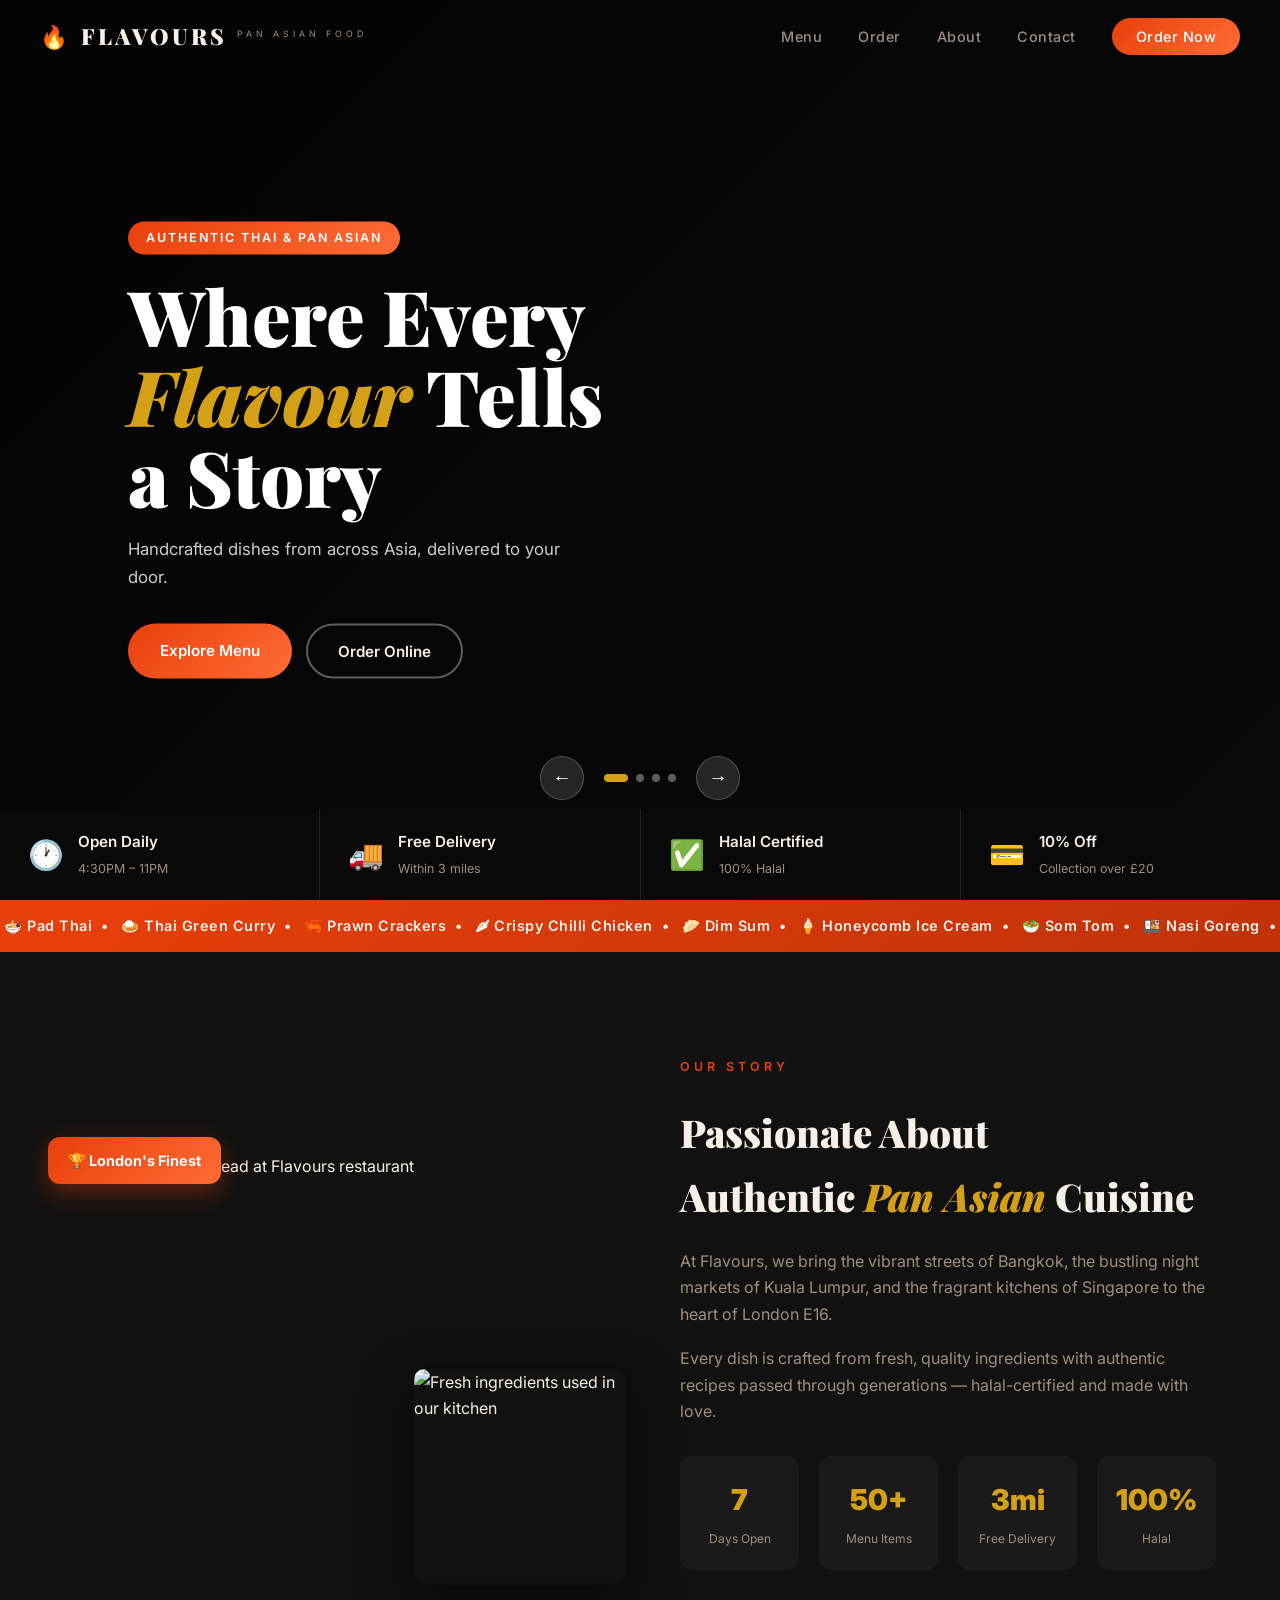
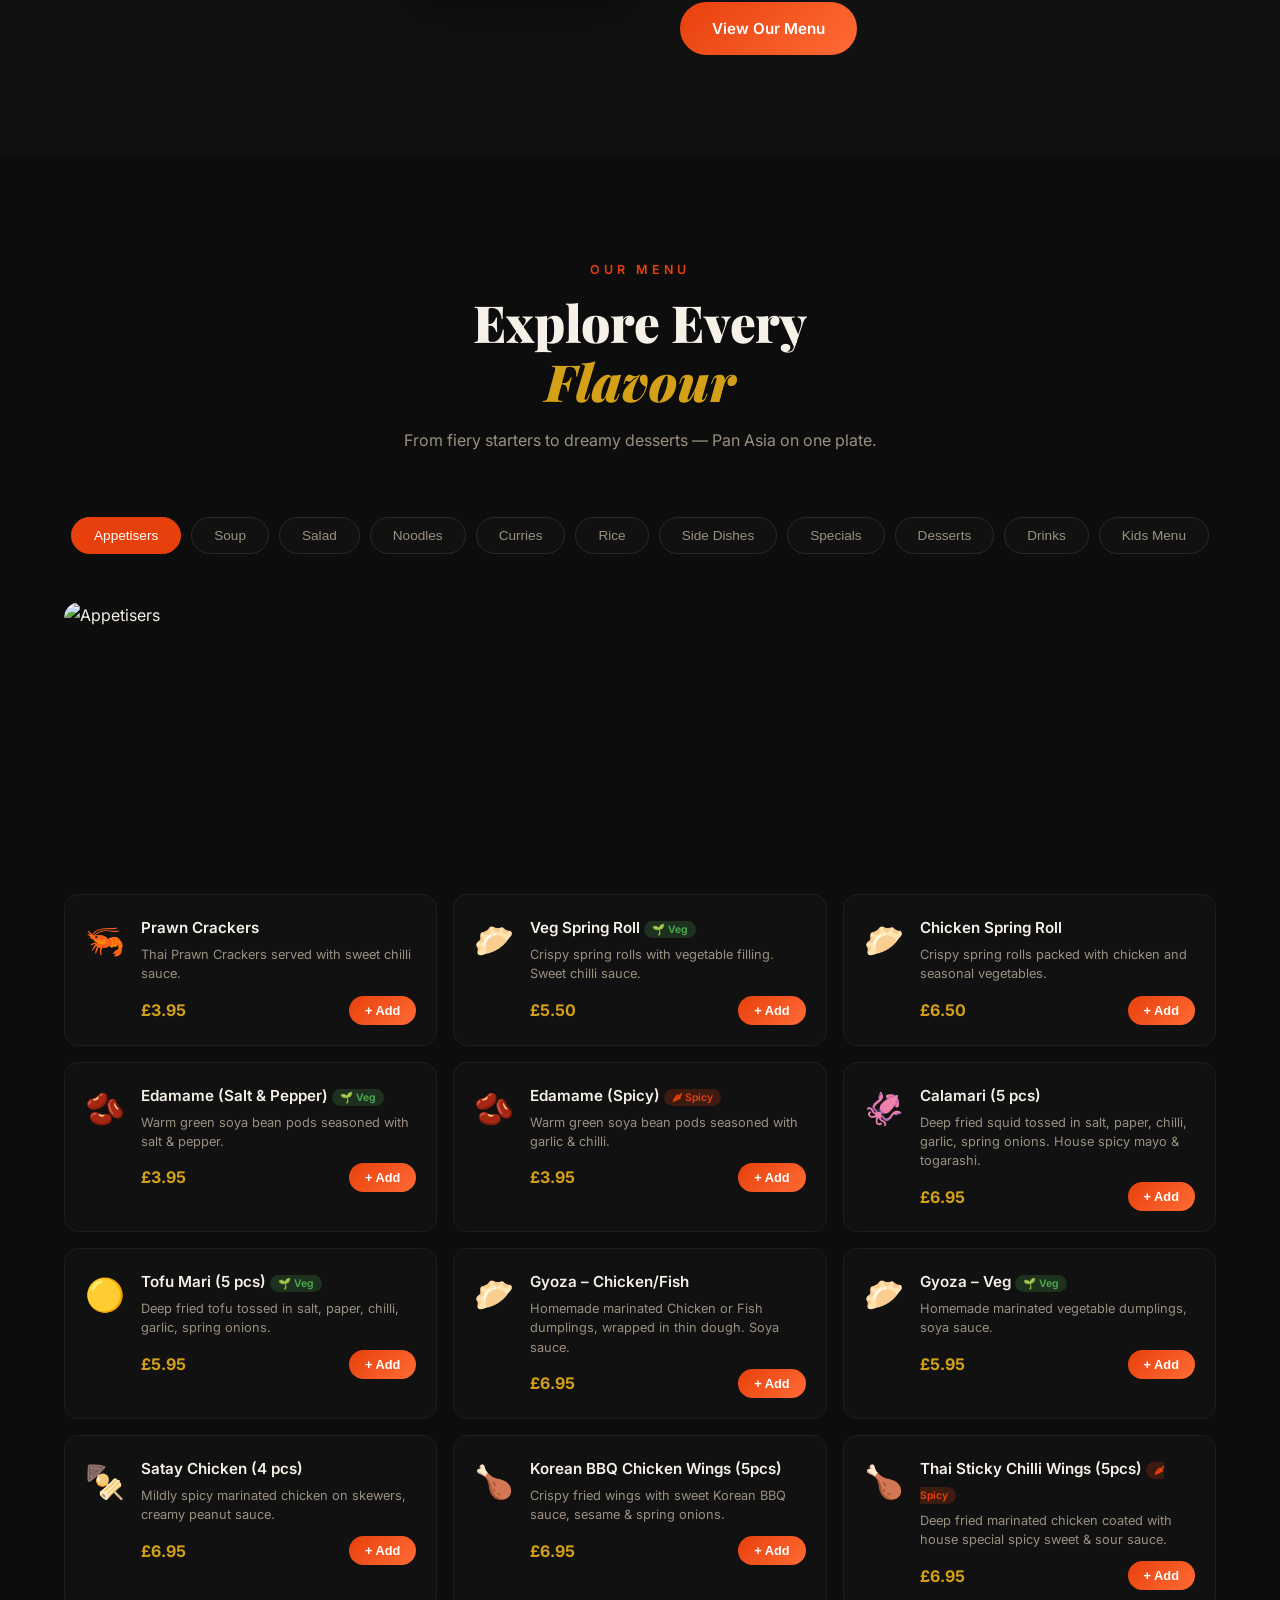
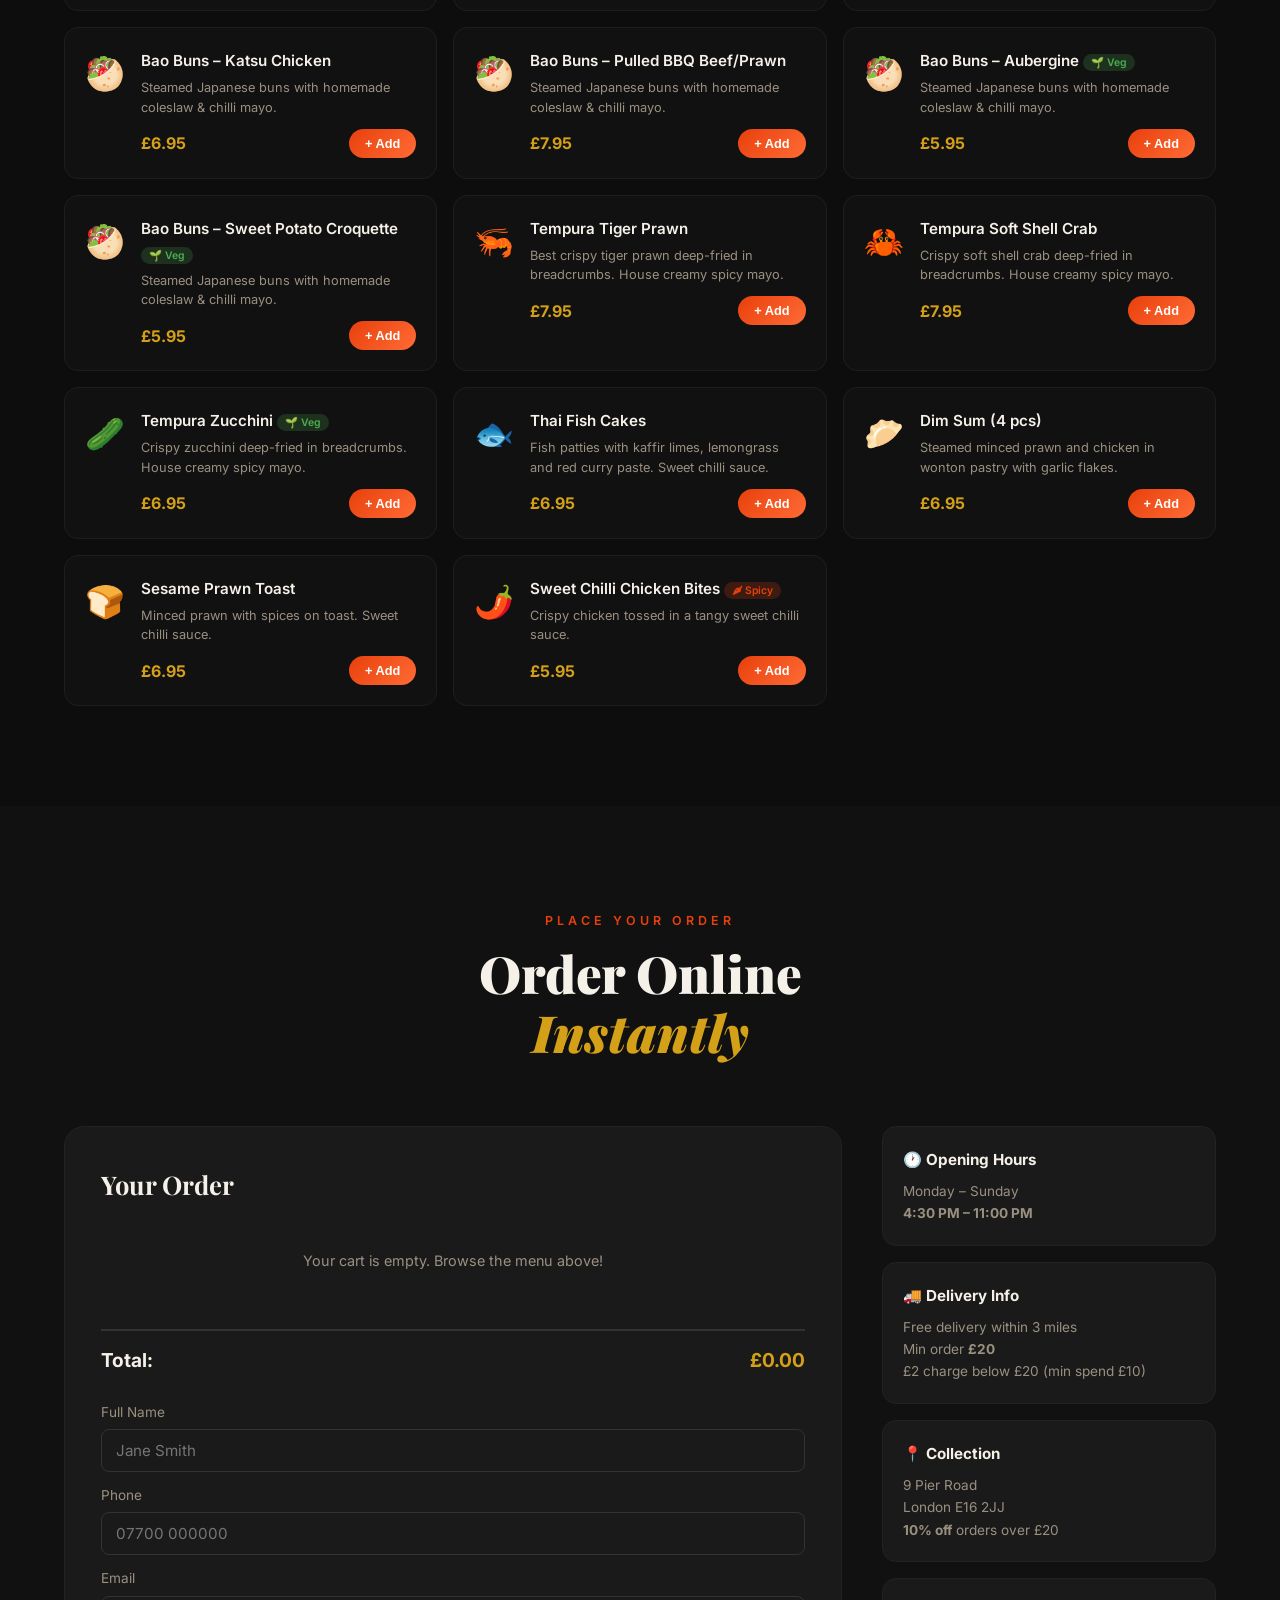
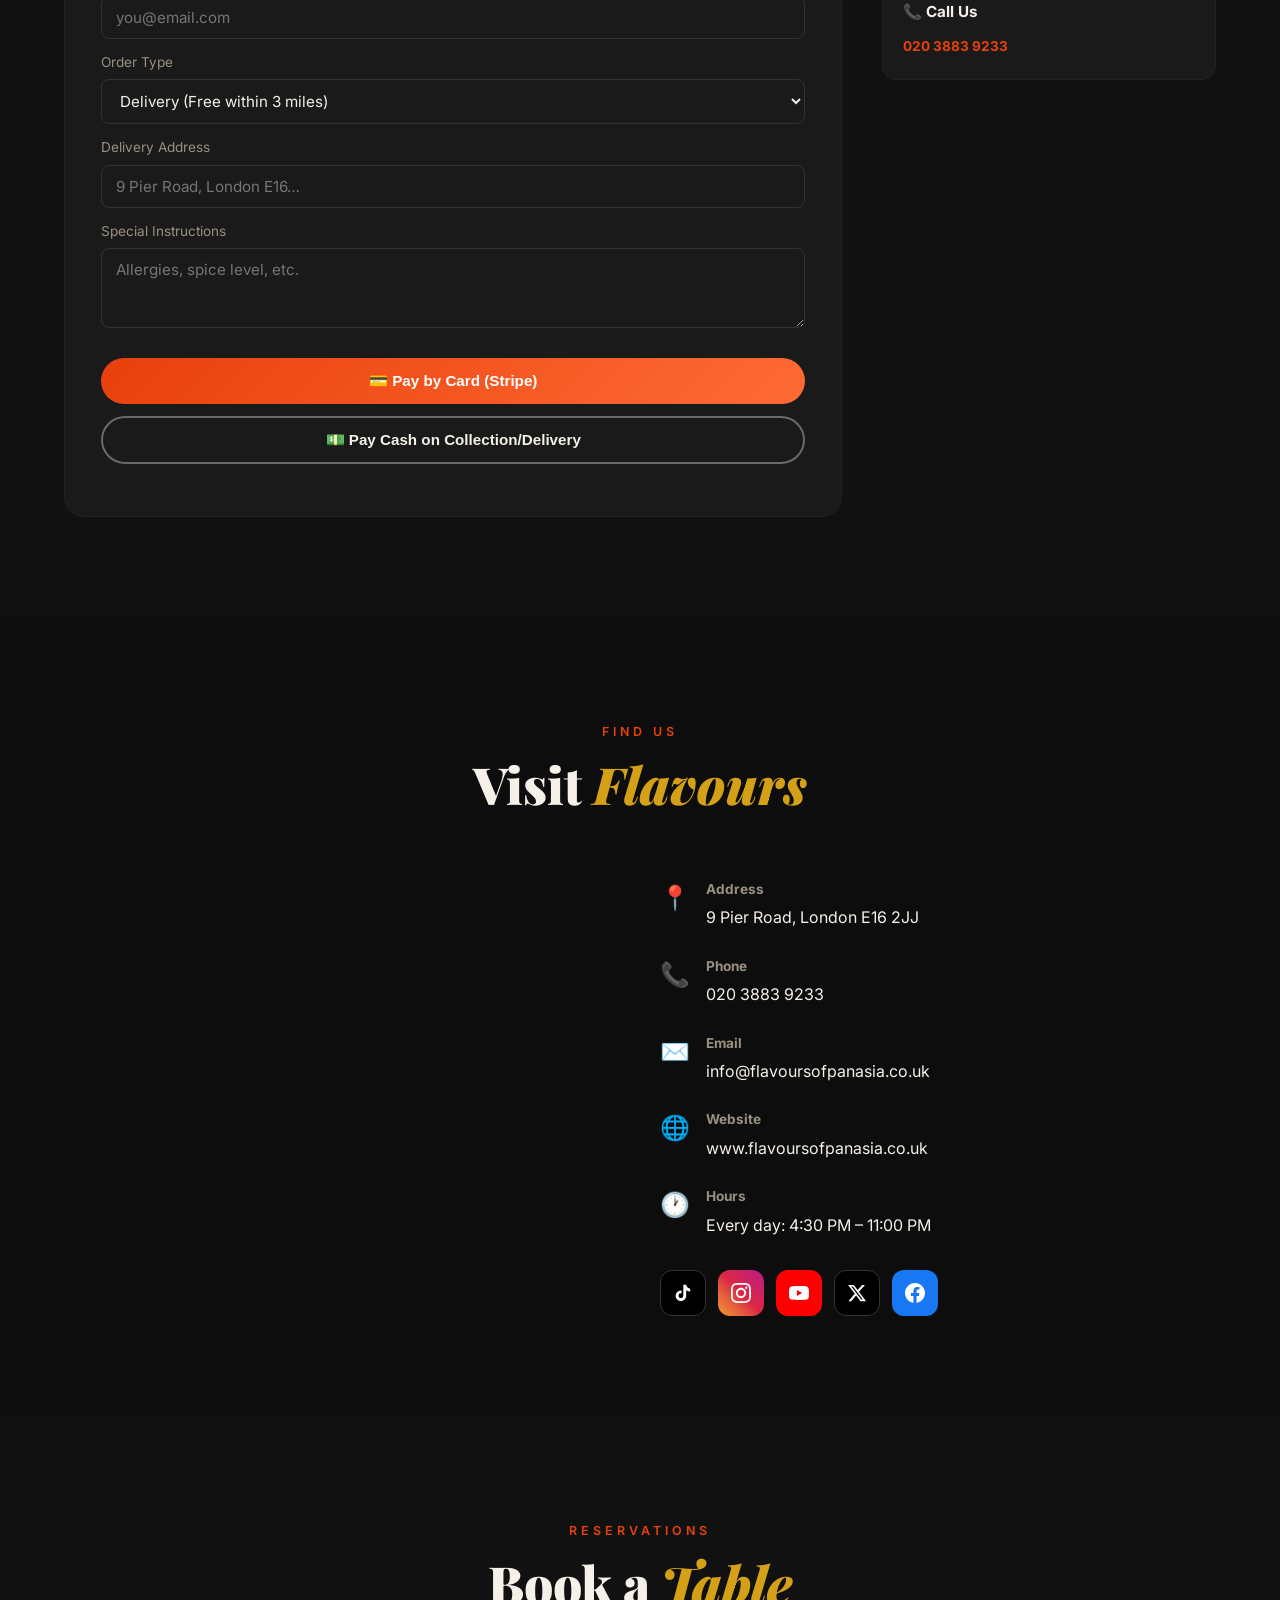
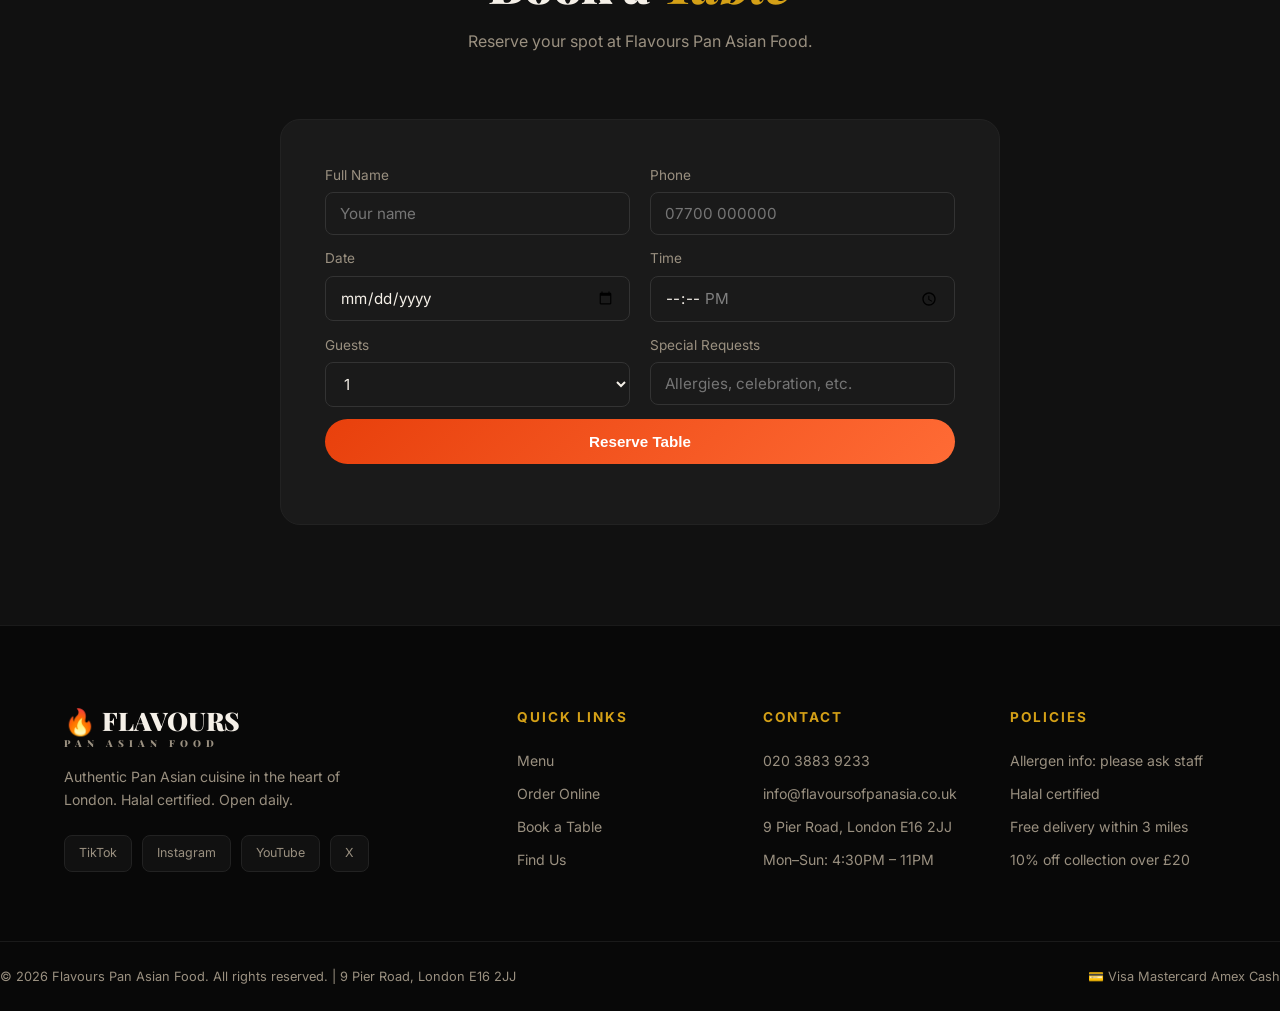
==== commit add4e45e: "Add files via upload" ====
--- a/index.html
+++ b/index.html
@@ -1,36 +1,36 @@
 <!DOCTYPE html>
 <html lang="en">
 <head>
-  <meta charset="UTF-8" />
-  <meta name="viewport" content="width=device-width, initial-scale=1.0" />
+  <meta charset="UTF-8">
+  <meta name="viewport" content="width=device-width, initial-scale=1.0">
   <title>Flavours Pan Asian Food | London E16</title>
-  <meta name="description" content="Authentic Pan Asian cuisine in London. Open 7 days a week, 4:30PM–11PM. Free delivery within 3 miles. Order online now." />
-  <link rel="preconnect" href="https://fonts.googleapis.com" />
-  <link rel="preconnect" href="https://fonts.gstatic.com" crossorigin />
-  <link href="https://fonts.googleapis.com/css2?family=Playfair+Display:ital,wght@0,700;0,900;1,700&family=Inter:wght@300;400;500;600&family=Satisfy&display=swap" rel="stylesheet" />
-  <link rel="stylesheet" href="style.css" />
-  <!-- Stripe -->
+  <meta name="description" content="Authentic Pan Asian cuisine in London. Open 7 days a week, 4:30PM–11PM. Free delivery within 3 miles. Order online now.">
+  <link rel="preconnect" href="https://fonts.googleapis.com">
+  <link rel="preconnect" href="https://fonts.gstatic.com" crossorigin>
+  <link href="https://fonts.googleapis.com/css2?family=Playfair+Display:ital,wght@0,700;0,900;1,700&family=Inter:wght@300;400;500;600&family=Satisfy&display=swap" rel="stylesheet">
+  <link rel="stylesheet" href="css/style.css">
+  <!-- Stripe.js — loaded in <head> as required by Stripe's security guidelines -->
   <script src="https://js.stripe.com/v3/"></script>
-  <!-- GSAP for animations -->
+  <!-- GSAP core and ScrollTrigger plugin -->
   <script src="https://cdnjs.cloudflare.com/ajax/libs/gsap/3.12.5/gsap.min.js"></script>
   <script src="https://cdnjs.cloudflare.com/ajax/libs/gsap/3.12.5/ScrollTrigger.min.js"></script>
-  <!-- Particles -->
+  <!-- Particles.js -->
   <script src="https://cdn.jsdelivr.net/npm/particles.js@2.0.0/particles.min.js"></script>
 </head>
 <body>
 
-<!-- ── LOADER ── -->
-<div id="loader">
+<!-- ── PAGE LOADER ── -->
+<div id="loader" aria-hidden="true">
   <div class="loader-inner">
     <div class="loader-logo">FLAVOURS</div>
     <div class="loader-bar"><div class="loader-fill"></div></div>
   </div>
 </div>
 
-<!-- ── NAV ── -->
-<nav id="navbar">
+<!-- ── PRIMARY NAVIGATION ── -->
+<nav id="navbar" aria-label="Primary navigation">
   <a href="#" class="nav-brand">
-    <span class="brand-icon">🔥</span>
+    <span class="brand-icon" aria-hidden="true">🔥</span>
     <span>FLAVOURS</span>
     <small>PAN ASIAN FOOD</small>
   </a>
@@ -41,17 +41,19 @@
     <li><a href="#contact">Contact</a></li>
     <li><a href="#order" class="nav-cta">Order Now</a></li>
   </ul>
-  <button class="hamburger" id="hamburger" aria-label="Toggle menu">
-    <span></span><span></span><span></span>
+  <button class="hamburger" id="hamburger" aria-label="Toggle navigation menu" aria-expanded="false">
+    <span aria-hidden="true"></span>
+    <span aria-hidden="true"></span>
+    <span aria-hidden="true"></span>
   </button>
 </nav>
 
 <!-- ── HERO SLIDER ── -->
-<section id="hero">
-  <div id="particles-js"></div>
-  <div class="hero-slides">
+<section id="hero" aria-label="Hero banner">
+  <div id="particles-js" aria-hidden="true"></div>
+  <div class="hero-slides" aria-live="polite" aria-atomic="true">
     <div class="hero-slide active" style="background-image:url('https://images.unsplash.com/photo-1569050467447-ce54b3bbc37d?w=1600&q=80')">
-      <div class="slide-overlay"></div>
+      <div class="slide-overlay" aria-hidden="true"></div>
       <div class="slide-content">
         <span class="slide-tag">Authentic Thai &amp; Pan Asian</span>
         <h1 class="hero-title">Where Every<br><em>Flavour</em> Tells<br>a Story</h1>
@@ -63,7 +65,7 @@
       </div>
     </div>
     <div class="hero-slide" style="background-image:url('https://images.unsplash.com/photo-1455619452474-d2be8b1e70cd?w=1600&q=80')">
-      <div class="slide-overlay"></div>
+      <div class="slide-overlay" aria-hidden="true"></div>
       <div class="slide-content">
         <span class="slide-tag">Signature Curries</span>
         <h1 class="hero-title">Bold Spices,<br><em>Rich</em> Aromas,<br>Pure Comfort</h1>
@@ -75,7 +77,7 @@
       </div>
     </div>
     <div class="hero-slide" style="background-image:url('https://images.unsplash.com/photo-1563245372-f21724e3856d?w=1600&q=80')">
-      <div class="slide-overlay"></div>
+      <div class="slide-overlay" aria-hidden="true"></div>
       <div class="slide-content">
         <span class="slide-tag">Free Delivery</span>
         <h1 class="hero-title">London's Finest<br><em>Pan Asian</em><br>Delivered Free</h1>
@@ -87,7 +89,7 @@
       </div>
     </div>
     <div class="hero-slide" style="background-image:url('https://images.unsplash.com/photo-1552566626-52f8b828add9?w=1600&q=80')">
-      <div class="slide-overlay"></div>
+      <div class="slide-overlay" aria-hidden="true"></div>
       <div class="slide-content">
         <span class="slide-tag">Halal Certified</span>
         <h1 class="hero-title">Taste the<br><em>Magic</em> of<br>Pan Asia</h1>
@@ -99,44 +101,56 @@
       </div>
     </div>
   </div>
-  <div class="hero-controls">
+  <div class="hero-controls" role="group" aria-label="Slide controls">
     <button class="slide-prev" aria-label="Previous slide">&#8592;</button>
-    <div class="slide-dots" id="slideDots"></div>
+    <div class="slide-dots" id="slideDots" role="tablist" aria-label="Slide indicators"></div>
     <button class="slide-next" aria-label="Next slide">&#8594;</button>
   </div>
-  <div class="hero-badges">
-    <div class="badge"><span class="badge-icon">🕐</span><div><strong>Open Daily</strong><small>4:30PM – 11PM</small></div></div>
-    <div class="badge"><span class="badge-icon">🚚</span><div><strong>Free Delivery</strong><small>Within 3 miles</small></div></div>
-    <div class="badge"><span class="badge-icon">✅</span><div><strong>Halal Certified</strong><small>100% Halal</small></div></div>
-    <div class="badge"><span class="badge-icon">💳</span><div><strong>10% Off</strong><small>Collection over £20</small></div></div>
+  <div class="hero-badges" role="group" aria-label="Key information">
+    <div class="badge">
+      <span class="badge-icon" aria-hidden="true">🕐</span>
+      <div><strong>Open Daily</strong><small>4:30PM – 11PM</small></div>
+    </div>
+    <div class="badge">
+      <span class="badge-icon" aria-hidden="true">🚚</span>
+      <div><strong>Free Delivery</strong><small>Within 3 miles</small></div>
+    </div>
+    <div class="badge">
+      <span class="badge-icon" aria-hidden="true">✅</span>
+      <div><strong>Halal Certified</strong><small>100% Halal</small></div>
+    </div>
+    <div class="badge">
+      <span class="badge-icon" aria-hidden="true">💳</span>
+      <div><strong>10% Off</strong><small>Collection over £20</small></div>
+    </div>
   </div>
 </section>
 
 <!-- ── MARQUEE ── -->
-<div class="marquee-wrapper">
+<div class="marquee-wrapper" aria-hidden="true">
   <div class="marquee-track">
     <span>🍜 Pad Thai &nbsp;•&nbsp;</span><span>🍛 Thai Green Curry &nbsp;•&nbsp;</span><span>🦐 Prawn Crackers &nbsp;•&nbsp;</span><span>🌶 Crispy Chilli Chicken &nbsp;•&nbsp;</span><span>🥟 Dim Sum &nbsp;•&nbsp;</span><span>🍦 Honeycomb Ice Cream &nbsp;•&nbsp;</span><span>🥗 Som Tom &nbsp;•&nbsp;</span><span>🍱 Nasi Goreng &nbsp;•&nbsp;</span><span>🔥 Szechuan Beef &nbsp;•&nbsp;</span><span>🍜 Pad Thai &nbsp;•&nbsp;</span><span>🍛 Thai Green Curry &nbsp;•&nbsp;</span><span>🦐 Prawn Crackers &nbsp;•&nbsp;</span><span>🌶 Crispy Chilli Chicken &nbsp;•&nbsp;</span><span>🥟 Dim Sum &nbsp;•&nbsp;</span><span>🍦 Honeycomb Ice Cream &nbsp;•&nbsp;</span>
   </div>
 </div>
 
 <!-- ── ABOUT ── -->
-<section id="about" class="section about-section">
+<section id="about" class="section about-section" aria-labelledby="about-heading">
   <div class="container about-grid">
     <div class="about-images">
       <div class="about-img-main reveal">
-        <img src="https://images.unsplash.com/photo-1567620905732-2d1ec7ab7445?w=700&q=80" alt="Pan Asian food" />
+        <img src="https://images.unsplash.com/photo-1567620905732-2d1ec7ab7445?w=700&q=80" alt="Pan Asian food spread at Flavours restaurant">
       </div>
       <div class="about-img-accent reveal delay-1">
-        <img src="https://images.unsplash.com/photo-1540189549336-e6e99c3679fe?w=400&q=80" alt="Fresh ingredients" />
-      </div>
-      <div class="about-badge-float">🏆 London's Finest</div>
+        <img src="https://images.unsplash.com/photo-1540189549336-e6e99c3679fe?w=400&q=80" alt="Fresh ingredients used in our kitchen">
+      </div>
+      <div class="about-badge-float" aria-hidden="true">🏆 London's Finest</div>
     </div>
     <div class="about-text reveal delay-2">
       <span class="section-eyebrow">Our Story</span>
-      <h2>Passionate About<br>Authentic <em>Pan Asian</em> Cuisine</h2>
+      <h2 id="about-heading">Passionate About<br>Authentic <em>Pan Asian</em> Cuisine</h2>
       <p>At Flavours, we bring the vibrant streets of Bangkok, the bustling night markets of Kuala Lumpur, and the fragrant kitchens of Singapore to the heart of London E16.</p>
       <p>Every dish is crafted from fresh, quality ingredients with authentic recipes passed through generations — halal-certified and made with love.</p>
-      <div class="about-stats">
+      <div class="about-stats" role="group" aria-label="Key facts">
         <div class="stat"><strong>7</strong><span>Days Open</span></div>
         <div class="stat"><strong>50+</strong><span>Menu Items</span></div>
         <div class="stat"><strong>3mi</strong><span>Free Delivery</span></div>
@@ -148,16 +162,16 @@
 </section>
 
 <!-- ── MENU ── -->
-<section id="menu" class="section">
+<section id="menu" class="section" aria-labelledby="menu-heading">
   <div class="container">
     <div class="section-header reveal">
       <span class="section-eyebrow">Our Menu</span>
-      <h2>Explore Every<br><em>Flavour</em></h2>
+      <h2 id="menu-heading">Explore Every<br><em>Flavour</em></h2>
       <p>From fiery starters to dreamy desserts — Pan Asia on one plate.</p>
     </div>
 
     <!-- Category Tabs -->
-    <div class="menu-tabs reveal">
+    <nav class="menu-tabs reveal" aria-label="Menu categories">
       <button class="tab-btn active" data-cat="appetisers">Appetisers</button>
       <button class="tab-btn" data-cat="soup">Soup</button>
       <button class="tab-btn" data-cat="salad">Salad</button>
@@ -169,48 +183,66 @@
       <button class="tab-btn" data-cat="desserts">Desserts</button>
       <button class="tab-btn" data-cat="drinks">Drinks</button>
       <button class="tab-btn" data-cat="kids">Kids Menu</button>
-    </div>
-
-    <!-- Menu Panels -->
-    <div id="menuPanels"></div>
+    </nav>
+
+    <!-- Menu Panels — populated asynchronously by script.js -->
+    <div id="menuPanels" aria-live="polite" aria-atomic="false"></div>
   </div>
 </section>
 
 <!-- ── ORDER ── -->
-<section id="order" class="section order-section">
+<section id="order" class="section order-section" aria-labelledby="order-heading">
   <div class="container">
     <div class="section-header reveal">
       <span class="section-eyebrow">Place Your Order</span>
-      <h2>Order Online<br><em>Instantly</em></h2>
+      <h2 id="order-heading">Order Online<br><em>Instantly</em></h2>
     </div>
     <div class="order-grid">
       <div class="order-form-card reveal">
         <h3>Your Order</h3>
-        <div id="cartItems" class="cart-items"><p class="cart-empty">Your cart is empty. Browse the menu above!</p></div>
-        <div class="cart-total"><span>Total:</span><strong id="cartTotal">£0.00</strong></div>
+        <div id="cartItems" class="cart-items">
+          <p class="cart-empty">Your cart is empty. Browse the menu above!</p>
+        </div>
+        <div class="cart-total">
+          <span>Total:</span>
+          <strong id="cartTotal">£0.00</strong>
+        </div>
 
         <div class="order-details">
-          <label>Full Name<input type="text" id="custName" placeholder="Jane Smith" /></label>
-          <label>Phone<input type="tel" id="custPhone" placeholder="07700 000000" /></label>
-          <label>Email<input type="email" id="custEmail" placeholder="you@email.com" /></label>
-          <label>Order Type
+          <label for="custName">Full Name
+            <input type="text" id="custName" placeholder="Jane Smith" autocomplete="name">
+          </label>
+          <label for="custPhone">Phone
+            <input type="tel" id="custPhone" placeholder="07700 000000" autocomplete="tel">
+          </label>
+          <label for="custEmail">Email
+            <input type="email" id="custEmail" placeholder="you@email.com" autocomplete="email">
+          </label>
+          <label for="orderType">Order Type
             <select id="orderType">
               <option value="delivery">Delivery (Free within 3 miles)</option>
               <option value="collection">Collection (10% off over £20)</option>
             </select>
           </label>
-          <label id="addressLabel">Delivery Address<input type="text" id="custAddress" placeholder="9 Pier Road, London E16..." /></label>
-          <label>Special Instructions<textarea id="custNotes" placeholder="Allergies, spice level, etc."></textarea></label>
+          <label for="custAddress" id="addressLabel">Delivery Address
+            <input type="text" id="custAddress" placeholder="9 Pier Road, London E16…" autocomplete="address-line1">
+          </label>
+          <label for="custNotes">Special Instructions
+            <textarea id="custNotes" placeholder="Allergies, spice level, etc."></textarea>
+          </label>
         </div>
 
         <div class="payment-options">
           <button class="btn-primary full-w" id="stripePayBtn">💳 Pay by Card (Stripe)</button>
           <button class="btn-ghost full-w" id="cashPayBtn">💵 Pay Cash on Collection/Delivery</button>
         </div>
-        <div id="paymentMessage"></div>
+        <div id="paymentMessage" role="alert" aria-live="polite"></div>
         <div id="stripe-card-element" class="stripe-card" style="display:none;"></div>
-        <button id="confirmPayBtn" class="btn-primary full-w" style="display:none;margin-top:12px;">Confirm &amp; Pay</button>
-      </div>
+        <button id="confirmPayBtn" class="btn-primary full-w" style="display:none;margin-top:12px;">
+          Confirm &amp; Pay
+        </button>
+      </div>
+
       <div class="order-info reveal delay-1">
         <div class="info-card">
           <h4>🕐 Opening Hours</h4>
@@ -234,57 +266,65 @@
 </section>
 
 <!-- ── MAP & CONTACT ── -->
-<section id="contact" class="section">
+<section id="contact" class="section" aria-labelledby="contact-heading">
   <div class="container">
     <div class="section-header reveal">
       <span class="section-eyebrow">Find Us</span>
-      <h2>Visit <em>Flavours</em></h2>
+      <h2 id="contact-heading">Visit <em>Flavours</em></h2>
     </div>
     <div class="contact-grid">
       <div class="map-wrapper reveal">
+        <!-- width and height set via CSS (.map-wrapper iframe) — no HTML attributes -->
         <iframe
           src="https://www.google.com/maps/embed?pb=!1m18!1m12!1m3!1d2483.1!2d0.0202!3d51.5030!2m3!1f0!2f0!3f0!3m2!1i1024!2i768!4f13.1!3m3!1m2!1s0x487602a46d72b8c1%3A0x0!2s9+Pier+Rd%2C+London+E16+2JJ!5e0!3m2!1sen!2suk!4v1700000000000"
-          width="100%" height="420" style="border:0;border-radius:16px;" allowfullscreen="" loading="lazy"
+          style="border:0;border-radius:16px;"
+          allowfullscreen=""
+          loading="lazy"
           referrerpolicy="no-referrer-when-downgrade"
-          title="Flavours Pan Asian Food location">
+          title="Flavours Pan Asian Food location on Google Maps">
         </iframe>
       </div>
       <div class="contact-details reveal delay-1">
         <div class="contact-item">
-          <span class="c-icon">📍</span>
+          <span class="c-icon" aria-hidden="true">📍</span>
           <div><strong>Address</strong><p>9 Pier Road, London E16 2JJ</p></div>
         </div>
         <div class="contact-item">
-          <span class="c-icon">📞</span>
+          <span class="c-icon" aria-hidden="true">📞</span>
           <div><strong>Phone</strong><a href="tel:02038839233"><p>020 3883 9233</p></a></div>
         </div>
         <div class="contact-item">
-          <span class="c-icon">✉️</span>
-          <div><strong>Email</strong><a href="mailto:info@flavoursofpanasia.co.uk"><p>info@flavoursofpanasia.co.uk</p></a></div>
+          <span class="c-icon" aria-hidden="true">✉️</span>
+          <div>
+            <strong>Email</strong>
+            <a href="mailto:info@flavoursofpanasia.co.uk">
+              <p>info@flavoursofpanasia.co.uk</p>
+            </a>
+          </div>
         </div>
         <div class="contact-item">
-          <span class="c-icon">🌐</span>
+          <span class="c-icon" aria-hidden="true">🌐</span>
           <div><strong>Website</strong><p>www.flavoursofpanasia.co.uk</p></div>
         </div>
         <div class="contact-item">
-          <span class="c-icon">🕐</span>
+          <span class="c-icon" aria-hidden="true">🕐</span>
           <div><strong>Hours</strong><p>Every day: 4:30 PM – 11:00 PM</p></div>
         </div>
         <div class="social-links">
-          <a href="https://www.tiktok.com/@flavourspanasia" target="_blank" rel="noopener" class="social-btn tiktok" aria-label="TikTok">
-            <svg viewBox="0 0 24 24" fill="currentColor"><path d="M19.59 6.69a4.83 4.83 0 01-3.77-4.25V2h-3.45v13.67a2.89 2.89 0 01-2.88 2.5 2.89 2.89 0 01-2.89-2.89 2.89 2.89 0 012.89-2.89c.28 0 .54.04.79.1V9.01a6.31 6.31 0 00-.79-.05 6.34 6.34 0 00-6.34 6.34 6.34 6.34 0 006.34 6.34 6.34 6.34 0 006.33-6.34V8.73a8.22 8.22 0 004.8 1.53V6.82a4.85 4.85 0 01-1.03-.13z"/></svg>
+          <a href="https://www.tiktok.com/@flavourspanasia" target="_blank" rel="noopener noreferrer" class="social-btn tiktok" aria-label="Flavours on TikTok (opens in new tab)">
+            <svg viewBox="0 0 24 24" fill="currentColor" aria-hidden="true"><path d="M19.59 6.69a4.83 4.83 0 01-3.77-4.25V2h-3.45v13.67a2.89 2.89 0 01-2.88 2.5 2.89 2.89 0 01-2.89-2.89 2.89 2.89 0 012.89-2.89c.28 0 .54.04.79.1V9.01a6.31 6.31 0 00-.79-.05 6.34 6.34 0 00-6.34 6.34 6.34 6.34 0 006.34 6.34 6.34 6.34 0 006.33-6.34V8.73a8.22 8.22 0 004.8 1.53V6.82a4.85 4.85 0 01-1.03-.13z"/></svg>
           </a>
-          <a href="https://www.instagram.com/flavourspanasia" target="_blank" rel="noopener" class="social-btn instagram" aria-label="Instagram">
-            <svg viewBox="0 0 24 24" fill="currentColor"><path d="M12 2.163c3.204 0 3.584.012 4.85.07 3.252.148 4.771 1.691 4.919 4.919.058 1.265.069 1.645.069 4.849 0 3.205-.012 3.584-.069 4.849-.149 3.225-1.664 4.771-4.919 4.919-1.266.058-1.644.07-4.85.07-3.204 0-3.584-.012-4.849-.07-3.26-.149-4.771-1.699-4.919-4.92-.058-1.265-.07-1.644-.07-4.849 0-3.204.013-3.583.07-4.849.149-3.227 1.664-4.771 4.919-4.919 1.266-.057 1.645-.069 4.849-.069zm0-2.163c-3.259 0-3.667.014-4.947.072-4.358.2-6.78 2.618-6.98 6.98-.059 1.281-.073 1.689-.073 4.948 0 3.259.014 3.668.072 4.948.2 4.358 2.618 6.78 6.98 6.98 1.281.058 1.689.072 4.948.072 3.259 0 3.668-.014 4.948-.072 4.354-.2 6.782-2.618 6.979-6.98.059-1.28.073-1.689.073-4.948 0-3.259-.014-3.667-.072-4.947-.196-4.354-2.617-6.78-6.979-6.98-1.281-.059-1.69-.073-4.949-.073zm0 5.838c-3.403 0-6.162 2.759-6.162 6.162s2.759 6.163 6.162 6.163 6.162-2.759 6.162-6.163c0-3.403-2.759-6.162-6.162-6.162zm0 10.162c-2.209 0-4-1.79-4-4 0-2.209 1.791-4 4-4s4 1.791 4 4c0 2.21-1.791 4-4 4zm6.406-11.845c-.796 0-1.441.645-1.441 1.44s.645 1.44 1.441 1.44c.795 0 1.439-.645 1.439-1.44s-.644-1.44-1.439-1.44z"/></svg>
+          <a href="https://www.instagram.com/flavourspanasia" target="_blank" rel="noopener noreferrer" class="social-btn instagram" aria-label="Flavours on Instagram (opens in new tab)">
+            <svg viewBox="0 0 24 24" fill="currentColor" aria-hidden="true"><path d="M12 2.163c3.204 0 3.584.012 4.85.07 3.252.148 4.771 1.691 4.919 4.919.058 1.265.069 1.645.069 4.849 0 3.205-.012 3.584-.069 4.849-.149 3.225-1.664 4.771-4.919 4.919-1.266.058-1.644.07-4.85.07-3.204 0-3.584-.012-4.849-.07-3.26-.149-4.771-1.699-4.919-4.92-.058-1.265-.07-1.644-.07-4.849 0-3.204.013-3.583.07-4.849.149-3.227 1.664-4.771 4.919-4.919 1.266-.057 1.645-.069 4.849-.069zm0-2.163c-3.259 0-3.667.014-4.947.072-4.358.2-6.78 2.618-6.98 6.98-.059 1.281-.073 1.689-.073 4.948 0 3.259.014 3.668.072 4.948.2 4.358 2.618 6.78 6.98 6.98 1.281.058 1.689.072 4.948.072 3.259 0 3.668-.014 4.948-.072 4.354-.2 6.782-2.618 6.979-6.98.059-1.28.073-1.689.073-4.948 0-3.259-.014-3.667-.072-4.947-.196-4.354-2.617-6.78-6.979-6.98-1.281-.059-1.69-.073-4.949-.073zm0 5.838c-3.403 0-6.162 2.759-6.162 6.162s2.759 6.163 6.162 6.163 6.162-2.759 6.162-6.163c0-3.403-2.759-6.162-6.162-6.162zm0 10.162c-2.209 0-4-1.79-4-4 0-2.209 1.791-4 4-4s4 1.791 4 4c0 2.21-1.791 4-4 4zm6.406-11.845c-.796 0-1.441.645-1.441 1.44s.645 1.44 1.441 1.44c.795 0 1.439-.645 1.439-1.44s-.644-1.44-1.439-1.44z"/></svg>
           </a>
-          <a href="https://www.youtube.com/@flavourspanasia" target="_blank" rel="noopener" class="social-btn youtube" aria-label="YouTube">
-            <svg viewBox="0 0 24 24" fill="currentColor"><path d="M23.498 6.186a3.016 3.016 0 00-2.122-2.136C19.505 3.545 12 3.545 12 3.545s-7.505 0-9.377.505A3.017 3.017 0 00.502 6.186C0 8.07 0 12 0 12s0 3.93.502 5.814a3.016 3.016 0 002.122 2.136c1.871.505 9.376.505 9.376.505s7.505 0 9.377-.505a3.015 3.015 0 002.122-2.136C24 15.93 24 12 24 12s0-3.93-.502-5.814zM9.545 15.568V8.432L15.818 12l-6.273 3.568z"/></svg>
+          <a href="https://www.youtube.com/@flavourspanasia" target="_blank" rel="noopener noreferrer" class="social-btn youtube" aria-label="Flavours on YouTube (opens in new tab)">
+            <svg viewBox="0 0 24 24" fill="currentColor" aria-hidden="true"><path d="M23.498 6.186a3.016 3.016 0 00-2.122-2.136C19.505 3.545 12 3.545 12 3.545s-7.505 0-9.377.505A3.017 3.017 0 00.502 6.186C0 8.07 0 12 0 12s0 3.93.502 5.814a3.016 3.016 0 002.122 2.136c1.871.505 9.376.505 9.376.505s7.505 0 9.377-.505a3.015 3.015 0 002.122-2.136C24 15.93 24 12 24 12s0-3.93-.502-5.814zM9.545 15.568V8.432L15.818 12l-6.273 3.568z"/></svg>
           </a>
-          <a href="https://x.com/flavourspanasia" target="_blank" rel="noopener" class="social-btn twitter" aria-label="X / Twitter">
-            <svg viewBox="0 0 24 24" fill="currentColor"><path d="M18.244 2.25h3.308l-7.227 8.26 8.502 11.24H16.17l-5.214-6.817L4.99 21.75H1.68l7.73-8.835L1.254 2.25H8.08l4.713 6.231zm-1.161 17.52h1.833L7.084 4.126H5.117z"/></svg>
+          <a href="https://x.com/flavourspanasia" target="_blank" rel="noopener noreferrer" class="social-btn twitter" aria-label="Flavours on X / Twitter (opens in new tab)">
+            <svg viewBox="0 0 24 24" fill="currentColor" aria-hidden="true"><path d="M18.244 2.25h3.308l-7.227 8.26 8.502 11.24H16.17l-5.214-6.817L4.99 21.75H1.68l7.73-8.835L1.254 2.25H8.08l4.713 6.231zm-1.161 17.52h1.833L7.084 4.126H5.117z"/></svg>
           </a>
-          <a href="https://www.facebook.com/flavourspanasia" target="_blank" rel="noopener" class="social-btn facebook" aria-label="Facebook">
-            <svg viewBox="0 0 24 24" fill="currentColor"><path d="M24 12.073c0-6.627-5.373-12-12-12s-12 5.373-12 12c0 5.99 4.388 10.954 10.125 11.854v-8.385H7.078v-3.47h3.047V9.43c0-3.007 1.792-4.669 4.533-4.669 1.312 0 2.686.235 2.686.235v2.953H15.83c-1.491 0-1.956.925-1.956 1.874v2.25h3.328l-.532 3.47h-2.796v8.385C19.612 23.027 24 18.062 24 12.073z"/></svg>
+          <a href="https://www.facebook.com/flavourspanasia" target="_blank" rel="noopener noreferrer" class="social-btn facebook" aria-label="Flavours on Facebook (opens in new tab)">
+            <svg viewBox="0 0 24 24" fill="currentColor" aria-hidden="true"><path d="M24 12.073c0-6.627-5.373-12-12-12s-12 5.373-12 12c0 5.99 4.388 10.954 10.125 11.854v-8.385H7.078v-3.47h3.047V9.43c0-3.007 1.792-4.669 4.533-4.669 1.312 0 2.686.235 2.686.235v2.953H15.83c-1.491 0-1.956.925-1.956 1.874v2.25h3.328l-.532 3.47h-2.796v8.385C19.612 23.027 24 18.062 24 12.073z"/></svg>
           </a>
         </div>
       </div>
@@ -293,33 +333,44 @@
 </section>
 
 <!-- ── TABLE BOOKING ── -->
-<section id="booking" class="section booking-section">
+<section id="booking" class="section booking-section" aria-labelledby="booking-heading">
   <div class="container">
     <div class="section-header reveal">
       <span class="section-eyebrow">Reservations</span>
-      <h2>Book a <em>Table</em></h2>
+      <h2 id="booking-heading">Book a <em>Table</em></h2>
       <p>Reserve your spot at Flavours Pan Asian Food.</p>
     </div>
-    <form class="booking-form reveal" id="bookingForm" onsubmit="submitBooking(event)">
+    <!-- onsubmit removed — event listener attached in script.js (initBookingForm) -->
+    <form class="booking-form reveal" id="bookingForm" novalidate>
       <div class="form-row">
-        <label>Full Name<input type="text" id="bName" placeholder="Your name" required /></label>
-        <label>Phone<input type="tel" id="bPhone" placeholder="07700 000000" required /></label>
+        <label for="bName">Full Name
+          <input type="text" id="bName" placeholder="Your name" required autocomplete="name">
+        </label>
+        <label for="bPhone">Phone
+          <input type="tel" id="bPhone" placeholder="07700 000000" required autocomplete="tel">
+        </label>
       </div>
       <div class="form-row">
-        <label>Date<input type="date" id="bDate" required /></label>
-        <label>Time<input type="time" id="bTime" min="16:30" max="22:30" required /></label>
+        <label for="bDate">Date
+          <input type="date" id="bDate" required>
+        </label>
+        <label for="bTime">Time
+          <input type="time" id="bTime" min="16:30" max="22:30" required>
+        </label>
       </div>
       <div class="form-row">
-        <label>Guests
+        <label for="bGuests">Guests
           <select id="bGuests">
             <option>1</option><option>2</option><option>3</option><option>4</option>
             <option>5</option><option>6</option><option>7</option><option>8+</option>
           </select>
         </label>
-        <label>Special Requests<input type="text" id="bNotes" placeholder="Allergies, celebration, etc." /></label>
+        <label for="bNotes">Special Requests
+          <input type="text" id="bNotes" placeholder="Allergies, celebration, etc.">
+        </label>
       </div>
       <button type="submit" class="btn-primary full-w">Reserve Table</button>
-      <div id="bookingMsg"></div>
+      <div id="bookingMsg" role="alert" aria-live="polite"></div>
     </form>
   </div>
 </section>
@@ -328,17 +379,21 @@
 <footer>
   <div class="container footer-grid">
     <div class="footer-brand">
-      <div class="footer-logo">🔥 FLAVOURS<br><small>PAN ASIAN FOOD</small></div>
+      <div class="footer-logo">
+        <span aria-hidden="true">🔥</span> FLAVOURS<br>
+        <small>PAN ASIAN FOOD</small>
+      </div>
       <p>Authentic Pan Asian cuisine in the heart of London. Halal certified. Open daily.</p>
       <div class="footer-social">
-        <a href="https://www.tiktok.com/@flavourspanasia" target="_blank" rel="noopener" aria-label="TikTok">TikTok</a>
-        <a href="https://www.instagram.com/flavourspanasia" target="_blank" rel="noopener" aria-label="Instagram">Instagram</a>
-        <a href="https://www.youtube.com/@flavourspanasia" target="_blank" rel="noopener" aria-label="YouTube">YouTube</a>
-        <a href="https://x.com/flavourspanasia" target="_blank" rel="noopener" aria-label="X">X</a>
-      </div>
-    </div>
+        <a href="https://www.tiktok.com/@flavourspanasia" target="_blank" rel="noopener noreferrer" aria-label="TikTok (opens in new tab)">TikTok</a>
+        <a href="https://www.instagram.com/flavourspanasia" target="_blank" rel="noopener noreferrer" aria-label="Instagram (opens in new tab)">Instagram</a>
+        <a href="https://www.youtube.com/@flavourspanasia" target="_blank" rel="noopener noreferrer" aria-label="YouTube (opens in new tab)">YouTube</a>
+        <a href="https://x.com/flavourspanasia" target="_blank" rel="noopener noreferrer" aria-label="X (opens in new tab)">X</a>
+      </div>
+    </div>
+    <!-- h5 changed to h3: heading levels must not skip from h2 → h5 (W3C error fix) -->
     <div class="footer-col">
-      <h5>Quick Links</h5>
+      <h3>Quick Links</h3>
       <ul>
         <li><a href="#menu">Menu</a></li>
         <li><a href="#order">Order Online</a></li>
@@ -347,7 +402,7 @@
       </ul>
     </div>
     <div class="footer-col">
-      <h5>Contact</h5>
+      <h3>Contact</h3>
       <ul>
         <li><a href="tel:02038839233">020 3883 9233</a></li>
         <li><a href="mailto:info@flavoursofpanasia.co.uk">info@flavoursofpanasia.co.uk</a></li>
@@ -356,7 +411,7 @@
       </ul>
     </div>
     <div class="footer-col">
-      <h5>Policies</h5>
+      <h3>Policies</h3>
       <ul>
         <li>Allergen info: please ask staff</li>
         <li>Halal certified</li>
@@ -366,14 +421,19 @@
     </div>
   </div>
   <div class="footer-bottom">
-    <p>© 2025 Flavours Pan Asian Food. All rights reserved. | 9 Pier Road, London E16 2JJ</p>
-    <div class="payment-icons">💳 Visa &nbsp; Mastercard &nbsp; Amex &nbsp; Cash</div>
+    <p>© 2026 Flavours Pan Asian Food. All rights reserved. | 9 Pier Road, London E16 2JJ</p>
+    <div class="payment-icons" role="group" aria-label="Accepted payment methods">
+      <span>💳 Visa</span> <span>Mastercard</span> <span>Amex</span> <span>Cash</span>
+    </div>
   </div>
 </footer>
 
-<!-- Floating Order Button -->
-<a href="#order" class="fab-order" id="fabOrder">🛒 Order Now</a>
-
-<script src="script.js"></script>
+<!-- ── FLOATING ORDER BUTTON ── -->
+<a href="#order" class="fab-order" id="fabOrder" aria-label="Place an order">
+  🛒 Order Now
+</a>
+
+<!-- Custom script loaded at bottom of body so DOM is ready -->
+<script src="js/script.js"></script>
 </body>
 </html>
--- a/css/style.css
+++ b/css/style.css
@@ -0,0 +1,635 @@
+/* ============================================================
+   Flavours Pan Asian Food – style.css
+   Unit 2: Interactive Front End Development
+   Gateway Qualifications Level 5 Diploma – Web App Development
+   ============================================================ */
+
+/* ── VENDOR-PREFIX NOTE ──
+   -webkit-background-clip and -webkit-text-fill-color are intentional
+   cross-browser additions for gradient-text rendering. Standard
+   background-clip:text is declared first per best practice; the
+   -webkit- variant follows for Safari/older Chrome compatibility.
+   These generate W3C vendor-extension warnings (not errors). */
+
+/* ── RESET & BASE ── */
+*, *::before, *::after { box-sizing: border-box; margin: 0; padding: 0; }
+:root {
+  --fire: #E8400C;
+  --gold: #D4A017;
+  --dark: #0D0D0D;
+  --surface: #111111;
+  --surface2: #1A1A1A;
+  --text: #F5F0E8;
+  --muted: #9A9080;
+  --accent: #FF6B35;
+  --green: #4CAF50;
+  --radius: 14px;
+  --transition: 0.35s cubic-bezier(0.4, 0, 0.2, 1);
+}
+
+html { scroll-behavior: smooth; font-size: 16px; }
+body {
+  background: var(--dark);
+  color: var(--text);
+  font-family: 'Inter', sans-serif;
+  font-weight: 400;
+  line-height: 1.65;
+  overflow-x: hidden;
+}
+
+em { font-style: italic; color: var(--gold); font-family: 'Playfair Display', serif; }
+a { color: inherit; text-decoration: none; }
+img { max-width: 100%; display: block; }
+input, textarea, select {
+  width: 100%;
+  background: var(--surface2);
+  border: 1px solid #333;
+  border-radius: 8px;
+  color: var(--text);
+  padding: 11px 14px;
+  font-family: 'Inter', sans-serif;
+  font-size: 0.95rem;
+  margin-top: 6px;
+  transition: border-color var(--transition);
+}
+input:focus, textarea:focus, select:focus {
+  outline: none;
+  border-color: var(--fire);
+}
+textarea { min-height: 80px; resize: vertical; }
+label { display: block; font-size: 0.85rem; color: var(--muted); margin-bottom: 12px; }
+
+.container { max-width: 1200px; margin: 0 auto; padding: 0 24px; }
+.section { padding: 100px 0; }
+.full-w { width: 100%; }
+
+/* ── BUTTONS ── */
+.btn-primary {
+  display: inline-block;
+  background: linear-gradient(135deg, var(--fire) 0%, #FF6B35 100%);
+  color: #fff;
+  padding: 14px 32px;
+  border-radius: 50px;
+  font-weight: 600;
+  font-size: 0.95rem;
+  border: none;
+  cursor: pointer;
+  transition: transform var(--transition), box-shadow var(--transition);
+  text-align: center;
+}
+.btn-primary:hover {
+  transform: translateY(-2px);
+  box-shadow: 0 12px 32px rgba(232, 64, 12, 0.45);
+}
+.btn-primary:focus {
+  outline: 2px solid var(--gold);
+  outline-offset: 3px;
+}
+.btn-ghost {
+  display: inline-block;
+  background: transparent;
+  color: var(--text);
+  padding: 13px 30px;
+  border-radius: 50px;
+  font-weight: 600;
+  font-size: 0.95rem;
+  border: 2px solid rgba(255, 255, 255, 0.35);
+  cursor: pointer;
+  transition: border-color var(--transition), background var(--transition);
+  text-align: center;
+}
+.btn-ghost:hover { border-color: var(--gold); background: rgba(212, 160, 23, 0.1); }
+.btn-ghost:focus { outline: 2px solid var(--gold); outline-offset: 3px; }
+
+/* ── LOADER ── */
+#loader {
+  position: fixed; inset: 0;
+  background: var(--dark);
+  display: flex; align-items: center; justify-content: center;
+  z-index: 9999;
+  transition: opacity 0.6s ease, visibility 0.6s;
+}
+#loader.hidden { opacity: 0; visibility: hidden; pointer-events: none; }
+.loader-inner { text-align: center; }
+.loader-logo {
+  font-family: 'Playfair Display', serif;
+  font-size: 2.8rem;
+  font-weight: 900;
+  letter-spacing: 8px;
+  background: linear-gradient(135deg, var(--fire), var(--gold));
+  background-clip: text;
+  -webkit-background-clip: text;
+  color: transparent;
+  -webkit-text-fill-color: transparent;
+  margin-bottom: 20px;
+}
+.loader-bar { width: 200px; height: 3px; background: #222; border-radius: 2px; overflow: hidden; }
+.loader-fill {
+  height: 100%;
+  background: linear-gradient(90deg, var(--fire), var(--gold));
+  animation: loadFill 1.5s ease forwards;
+}
+@keyframes loadFill { from { width: 0; } to { width: 100%; } }
+
+/* ── NAVBAR ── */
+#navbar {
+  position: fixed; top: 0; left: 0; right: 0;
+  z-index: 1000;
+  display: flex; align-items: center; justify-content: space-between;
+  padding: 18px 40px;
+  transition: background var(--transition), box-shadow var(--transition), padding var(--transition);
+}
+#navbar.scrolled {
+  background: rgba(10, 10, 10, 0.95);
+  backdrop-filter: blur(20px);
+  box-shadow: 0 2px 30px rgba(0, 0, 0, 0.5);
+  padding: 12px 40px;
+}
+.nav-brand { display: flex; align-items: center; gap: 10px; }
+.brand-icon { font-size: 1.6rem; }
+.nav-brand > span {
+  font-family: 'Playfair Display', serif;
+  font-size: 1.4rem; font-weight: 900; letter-spacing: 3px;
+}
+.nav-brand small { display: block; font-size: 0.55rem; letter-spacing: 4px; color: var(--muted); margin-top: -4px; }
+.nav-links { display: flex; align-items: center; gap: 36px; list-style: none; }
+.nav-links a { font-size: 0.9rem; font-weight: 500; color: var(--muted); transition: color var(--transition); letter-spacing: 0.5px; }
+.nav-links a:hover { color: var(--text); }
+.nav-cta {
+  background: linear-gradient(135deg, var(--fire), var(--accent)) !important;
+  color: #fff !important; padding: 10px 24px; border-radius: 50px;
+}
+.hamburger { display: none; flex-direction: column; gap: 5px; background: none; border: none; cursor: pointer; }
+.hamburger span { display: block; width: 24px; height: 2px; background: var(--text); border-radius: 2px; transition: var(--transition); }
+
+/* Mobile nav */
+@media (max-width: 768px) {
+  #navbar { padding: 14px 20px; }
+  .hamburger { display: flex; }
+  .nav-links {
+    position: fixed; top: 0; right: -100%; height: 100vh; width: 280px;
+    background: var(--surface); flex-direction: column; justify-content: center;
+    gap: 28px; padding: 40px;
+    transition: right var(--transition);
+    box-shadow: -20px 0 60px rgba(0, 0, 0, 0.7);
+  }
+  .nav-links.open { right: 0; }
+  .nav-links a { font-size: 1.1rem; color: var(--text); }
+}
+
+/* ── HERO ── */
+#hero { position: relative; height: 100vh; min-height: 640px; overflow: hidden; }
+#particles-js { position: absolute; inset: 0; z-index: 1; pointer-events: none; }
+.hero-slides { position: absolute; inset: 0; }
+.hero-slide {
+  position: absolute; inset: 0;
+  background-size: cover; background-position: center;
+  opacity: 0; transition: opacity 1.2s ease;
+}
+.hero-slide.active { opacity: 1; }
+.slide-overlay {
+  position: absolute; inset: 0;
+  background: linear-gradient(135deg, rgba(0, 0, 0, 0.78) 0%, rgba(0, 0, 0, 0.3) 100%);
+}
+.slide-content {
+  position: absolute;
+  left: 10%; top: 50%; transform: translateY(-50%);
+  z-index: 3; max-width: 620px;
+}
+.slide-tag {
+  display: inline-block;
+  background: linear-gradient(135deg, var(--fire), var(--accent));
+  color: #fff; padding: 6px 18px; border-radius: 50px;
+  font-size: 0.78rem; font-weight: 600; letter-spacing: 2px; text-transform: uppercase;
+  margin-bottom: 20px;
+}
+.hero-title {
+  font-family: 'Playfair Display', serif;
+  font-size: clamp(2.8rem, 6vw, 5.5rem);
+  font-weight: 900;
+  line-height: 1.05;
+  margin-bottom: 20px;
+  color: #fff;
+}
+.hero-title em { font-style: italic; color: var(--gold); }
+.slide-content > p { font-size: 1.05rem; color: rgba(255, 255, 255, 0.8); margin-bottom: 32px; max-width: 440px; }
+.hero-btns { display: flex; gap: 14px; flex-wrap: wrap; }
+.hero-controls {
+  position: absolute; bottom: 100px; left: 50%; transform: translateX(-50%);
+  z-index: 5; display: flex; align-items: center; gap: 20px;
+}
+.slide-prev, .slide-next {
+  background: rgba(255, 255, 255, 0.12); border: 1px solid rgba(255, 255, 255, 0.2);
+  color: #fff; width: 44px; height: 44px; border-radius: 50%; font-size: 1.2rem;
+  cursor: pointer; transition: background var(--transition);
+  display: flex; align-items: center; justify-content: center;
+}
+.slide-prev:hover, .slide-next:hover { background: var(--fire); }
+.slide-prev:focus, .slide-next:focus { outline: 2px solid var(--gold); outline-offset: 3px; }
+.slide-dots { display: flex; gap: 8px; }
+.slide-dot {
+  width: 8px; height: 8px; border-radius: 50%;
+  background: rgba(255, 255, 255, 0.35); border: none; cursor: pointer; transition: var(--transition);
+}
+.slide-dot.active { background: var(--gold); width: 24px; border-radius: 4px; }
+.hero-badges {
+  position: absolute; bottom: 0; left: 0; right: 0;
+  z-index: 5; display: flex; background: rgba(10, 10, 10, 0.9); backdrop-filter: blur(20px);
+}
+.badge {
+  flex: 1; display: flex; align-items: center; gap: 14px;
+  padding: 20px 28px; border-right: 1px solid #1f1f1f;
+}
+.badge:last-child { border-right: none; }
+.badge-icon { font-size: 1.8rem; }
+.badge strong { display: block; font-size: 0.95rem; font-weight: 600; }
+.badge small { color: var(--muted); font-size: 0.78rem; }
+@media (max-width: 768px) {
+  .hero-badges { flex-wrap: wrap; }
+  .badge { flex: 50%; border-bottom: 1px solid #1f1f1f; padding: 14px 20px; }
+  .slide-content { left: 5%; right: 5%; }
+}
+
+/* ── MARQUEE ── */
+.marquee-wrapper {
+  background: linear-gradient(135deg, var(--fire), #c13209);
+  overflow: hidden; padding: 14px 0;
+}
+.marquee-track {
+  display: flex; gap: 0;
+  animation: marquee 30s linear infinite;
+  white-space: nowrap; width: max-content;
+}
+.marquee-track span { font-size: 0.9rem; font-weight: 600; letter-spacing: 0.5px; padding: 0 4px; }
+@keyframes marquee { from { transform: translateX(0); } to { transform: translateX(-50%); } }
+
+/* ── SECTION HEADERS ── */
+.section-header { text-align: center; margin-bottom: 64px; }
+.section-eyebrow {
+  display: inline-block;
+  color: var(--fire); font-size: 0.78rem; font-weight: 600;
+  letter-spacing: 4px; text-transform: uppercase;
+  margin-bottom: 12px;
+}
+.section-header h2 {
+  font-family: 'Playfair Display', serif;
+  font-size: clamp(2rem, 4vw, 3.2rem);
+  font-weight: 900;
+  line-height: 1.15;
+  margin-bottom: 16px;
+}
+.section-header p { color: var(--muted); max-width: 480px; margin: 0 auto; }
+
+/* ── ABOUT ── */
+.about-section { background: var(--surface); }
+.about-grid { display: grid; grid-template-columns: 1fr 1fr; gap: 80px; align-items: center; }
+.about-images { position: relative; }
+.about-img-main img { width: 100%; border-radius: 20px; object-fit: cover; aspect-ratio: 4/3; }
+.about-img-accent {
+  position: absolute; bottom: -30px; right: -30px;
+  width: 220px; border-radius: 14px; overflow: hidden;
+  border: 4px solid var(--dark);
+  box-shadow: 0 20px 50px rgba(0, 0, 0, 0.5);
+}
+.about-img-accent img { width: 100%; aspect-ratio: 1; object-fit: cover; }
+.about-badge-float {
+  position: absolute; top: -16px; left: -16px;
+  background: linear-gradient(135deg, var(--fire), var(--accent));
+  color: #fff; padding: 12px 20px; border-radius: 12px;
+  font-weight: 700; font-size: 0.9rem;
+  box-shadow: 0 8px 24px rgba(232, 64, 12, 0.4);
+}
+.about-text h2 {
+  font-family: 'Playfair Display', serif;
+  font-size: clamp(1.8rem, 3vw, 2.6rem);
+  font-weight: 900; margin-bottom: 20px; margin-top: 12px;
+}
+.about-text p { color: var(--muted); margin-bottom: 18px; }
+.about-stats { display: grid; grid-template-columns: repeat(4, 1fr); gap: 20px; margin: 32px 0; }
+.stat { text-align: center; background: var(--surface2); padding: 20px 10px; border-radius: 12px; }
+.stat strong { display: block; font-size: 1.8rem; font-weight: 900; color: var(--gold); }
+.stat span { font-size: 0.75rem; color: var(--muted); }
+@media (max-width: 768px) {
+  .about-grid { grid-template-columns: 1fr; gap: 60px; }
+  .about-img-accent { width: 140px; right: -10px; bottom: -10px; }
+  .about-stats { grid-template-columns: repeat(2, 1fr); }
+}
+
+/* ── MENU TABS ── */
+.menu-tabs {
+  display: flex; flex-wrap: wrap; gap: 10px;
+  justify-content: center; margin-bottom: 48px;
+}
+.tab-btn {
+  background: var(--surface); border: 1px solid #2a2a2a;
+  color: var(--muted); padding: 10px 22px; border-radius: 50px;
+  font-size: 0.85rem; font-weight: 500; cursor: pointer;
+  transition: all var(--transition);
+}
+.tab-btn:hover { border-color: var(--fire); color: var(--text); }
+.tab-btn:focus { outline: 2px solid var(--gold); outline-offset: 3px; }
+.tab-btn.active { background: var(--fire); border-color: var(--fire); color: #fff; }
+
+/* ── MENU PANELS ── */
+.menu-panel { display: none; }
+.menu-panel.active { display: block; animation: fadeInUp 0.4s ease; }
+@keyframes fadeInUp {
+  from { opacity: 0; transform: translateY(20px); }
+  to { opacity: 1; transform: translateY(0); }
+}
+
+.panel-hero-img { width: 100%; height: 260px; object-fit: cover; border-radius: 16px; margin-bottom: 32px; }
+
+/* ── MENU LOADING SKELETON ──
+   Displayed immediately while menu.json is being fetched,
+   proving the application handles async timing correctly. */
+.menu-loading {
+  padding: 40px 0;
+  text-align: center;
+}
+.loading-text {
+  color: var(--muted);
+  margin-bottom: 24px;
+  font-size: 0.95rem;
+}
+.skeleton-grid {
+  display: grid;
+  grid-template-columns: repeat(auto-fill, minmax(300px, 1fr));
+  gap: 16px;
+}
+.skeleton-card {
+  height: 120px;
+  background: var(--surface);
+  border: 1px solid #1e1e1e;
+  border-radius: var(--radius);
+  animation: skeletonPulse 1.5s ease-in-out infinite;
+}
+@keyframes skeletonPulse {
+  0%, 100% { opacity: 0.5; }
+  50% { opacity: 1; }
+}
+
+/* ── MENU ERROR STATE ──
+   Shown when fetch fails; includes a visible Retry button.
+   This satisfies the Distinction requirement to "handle failed
+   API calls gracefully and notify the user obviously." */
+.menu-error {
+  text-align: center;
+  padding: 60px 24px;
+  background: var(--surface);
+  border-radius: var(--radius);
+  border: 1px solid var(--fire);
+  margin: 20px 0;
+}
+.menu-error-heading {
+  font-size: 1.1rem;
+  font-weight: 600;
+  margin-bottom: 10px;
+  color: var(--text);
+}
+.menu-error-body {
+  color: var(--muted);
+  margin-bottom: 24px;
+}
+.menu-error-detail {
+  font-size: 0.75rem;
+  color: #555;
+  margin-top: 14px;
+}
+
+/* ── MENU GRID & CARDS ── */
+.menu-grid { display: grid; grid-template-columns: repeat(auto-fill, minmax(320px, 1fr)); gap: 16px; }
+.menu-card {
+  background: var(--surface);
+  border: 1px solid #1e1e1e;
+  border-radius: var(--radius);
+  padding: 20px;
+  display: flex; align-items: flex-start; gap: 16px;
+  cursor: pointer;
+  transition: border-color var(--transition), transform var(--transition), box-shadow var(--transition);
+  position: relative; overflow: hidden;
+}
+.menu-card::before {
+  content: ''; position: absolute; inset: 0;
+  background: linear-gradient(135deg, rgba(232, 64, 12, 0.05), transparent);
+  opacity: 0; transition: opacity var(--transition);
+}
+.menu-card:hover { border-color: var(--fire); transform: translateY(-3px); box-shadow: 0 16px 40px rgba(0, 0, 0, 0.3); }
+.menu-card:hover::before { opacity: 1; }
+.menu-card:focus { outline: 2px solid var(--gold); outline-offset: 2px; }
+.card-emoji { font-size: 2rem; flex-shrink: 0; }
+.card-body { flex: 1; }
+.card-body h4 { font-size: 0.95rem; font-weight: 600; margin-bottom: 5px; }
+.card-body p { font-size: 0.8rem; color: var(--muted); line-height: 1.5; }
+.card-footer { display: flex; align-items: center; justify-content: space-between; margin-top: 12px; }
+.card-price { font-size: 1rem; font-weight: 700; color: var(--gold); }
+.add-to-cart {
+  background: linear-gradient(135deg, var(--fire), var(--accent));
+  color: #fff; border: none; border-radius: 50px;
+  padding: 7px 16px; font-size: 0.8rem; font-weight: 600; cursor: pointer;
+  transition: transform var(--transition);
+}
+.add-to-cart:hover { transform: scale(1.05); }
+.add-to-cart:focus { outline: 2px solid var(--gold); outline-offset: 2px; }
+
+/* ── DIETARY TAGS ── */
+.tag-hot { background: rgba(232, 64, 12, 0.2); color: var(--fire); font-size: 0.65rem; padding: 2px 8px; border-radius: 50px; font-weight: 600; }
+.tag-veg { background: rgba(76, 175, 80, 0.2); color: var(--green); font-size: 0.65rem; padding: 2px 8px; border-radius: 50px; font-weight: 600; }
+.tag-new { background: rgba(212, 160, 23, 0.2); color: var(--gold); font-size: 0.65rem; padding: 2px 8px; border-radius: 50px; font-weight: 600; }
+
+/* ── DRINKS LIST ── */
+.drinks-list { display: grid; grid-template-columns: repeat(auto-fill, minmax(220px, 1fr)); gap: 10px; }
+.drink-item {
+  background: var(--surface); border: 1px solid #1e1e1e;
+  border-radius: 10px; padding: 14px 18px;
+  display: flex; justify-content: space-between; align-items: center;
+  transition: border-color var(--transition);
+  cursor: pointer;
+}
+.drink-item:hover { border-color: var(--fire); }
+.drink-item:focus { outline: 2px solid var(--gold); outline-offset: 2px; }
+.drink-item span { font-size: 0.9rem; }
+.drink-price { color: var(--gold); font-weight: 700; }
+
+/* ── PROTEIN SELECTOR DROPDOWN ──
+   Replaces the legacy static price table: the customer picks a protein
+   and every dish card in the category re-prices immediately. */
+.protein-selector {
+  display: flex; flex-wrap: wrap; align-items: center; gap: 18px;
+  background: var(--surface); border: 1px solid #2a2a2a; border-radius: 16px;
+  padding: 18px 24px; margin-bottom: 28px;
+}
+.protein-selector label { margin: 0; color: var(--text); font-weight: 600; font-size: 0.9rem; white-space: nowrap; }
+.protein-select { width: auto; min-width: 220px; margin-top: 0; cursor: pointer; font-weight: 600; }
+.protein-select:hover { border-color: var(--fire); }
+.protein-current-price { font-size: 0.9rem; color: var(--muted); margin-left: auto; }
+.protein-current-price strong { color: var(--gold); font-size: 1.15rem; }
+@media (max-width: 600px) {
+  .protein-selector { flex-direction: column; align-items: stretch; }
+  .protein-select { width: 100%; min-width: 0; }
+  .protein-current-price { margin-left: 0; }
+}
+
+/* ── ORDER SECTION ── */
+.order-section { background: var(--surface); }
+.order-grid { display: grid; grid-template-columns: 1.4fr 0.6fr; gap: 40px; }
+.order-form-card {
+  background: var(--surface2); border-radius: 20px;
+  padding: 36px; border: 1px solid #222;
+}
+.order-form-card h3 { font-family: 'Playfair Display', serif; font-size: 1.6rem; margin-bottom: 24px; }
+.cart-items { min-height: 80px; margin-bottom: 20px; }
+.cart-empty { color: var(--muted); font-size: 0.9rem; text-align: center; padding: 20px; }
+.cart-item {
+  display: flex; justify-content: space-between; align-items: center;
+  padding: 10px 0; border-bottom: 1px solid #222;
+  font-size: 0.9rem;
+}
+.cart-item-controls { display: flex; gap: 10px; align-items: center; }
+.cart-item-remove { background: none; border: none; color: var(--fire); cursor: pointer; font-size: 1.1rem; padding: 4px; }
+.cart-item-remove:focus { outline: 2px solid var(--gold); outline-offset: 2px; border-radius: 4px; }
+.cart-total {
+  display: flex; justify-content: space-between;
+  font-size: 1.2rem; font-weight: 700;
+  margin-bottom: 24px; padding-top: 14px; border-top: 2px solid #333;
+}
+.cart-total strong { color: var(--gold); }
+.order-details { margin-bottom: 24px; }
+.payment-options { display: flex; flex-direction: column; gap: 12px; margin-bottom: 16px; }
+.info-card {
+  background: var(--surface2); border-radius: 14px; padding: 20px;
+  border: 1px solid #222; margin-bottom: 16px;
+}
+.info-card h4 { font-size: 0.95rem; margin-bottom: 8px; }
+.info-card p, .info-card a { font-size: 0.85rem; color: var(--muted); }
+.phone-link { font-size: 1.4rem; font-weight: 700; color: var(--fire) !important; }
+.stripe-card { background: var(--surface2); border: 1px solid #333; border-radius: 10px; padding: 16px; margin-top: 12px; }
+#paymentMessage { margin-top: 12px; font-size: 0.88rem; }
+#paymentMessage.success { color: var(--green); }
+#paymentMessage.error { color: var(--fire); }
+@media (max-width: 900px) { .order-grid { grid-template-columns: 1fr; } }
+
+/* ── CONTACT & MAP ── */
+.contact-grid { display: grid; grid-template-columns: 1fr 1fr; gap: 40px; align-items: start; }
+
+/* Iframe dimensions defined in CSS — width/height HTML attributes removed
+   to fix W3C validation error (attribute width does not accept % values). */
+.map-wrapper iframe {
+  width: 100%;
+  height: 420px;
+  display: block;
+}
+
+.contact-item { display: flex; gap: 16px; margin-bottom: 24px; }
+.c-icon { font-size: 1.5rem; flex-shrink: 0; }
+.contact-item strong { display: block; font-size: 0.85rem; color: var(--muted); margin-bottom: 4px; }
+.contact-item a { color: var(--text); }
+.social-links { display: flex; gap: 12px; flex-wrap: wrap; margin-top: 32px; }
+.social-btn {
+  width: 46px; height: 46px; border-radius: 12px;
+  display: flex; align-items: center; justify-content: center;
+  transition: transform var(--transition), box-shadow var(--transition);
+}
+.social-btn svg { width: 20px; height: 20px; }
+.social-btn:hover { transform: translateY(-3px) scale(1.1); }
+.social-btn:focus { outline: 2px solid var(--gold); outline-offset: 3px; }
+.social-btn.tiktok { background: #000; border: 1px solid #333; color: #fff; }
+.social-btn.instagram { background: linear-gradient(45deg, #f09433, #e6683c, #dc2743, #cc2366, #bc1888); color: #fff; }
+.social-btn.youtube { background: #FF0000; color: #fff; }
+.social-btn.twitter { background: #000; border: 1px solid #333; color: #fff; }
+.social-btn.facebook { background: #1877F2; color: #fff; }
+@media (max-width: 768px) { .contact-grid { grid-template-columns: 1fr; } }
+
+/* ── BOOKING ── */
+.booking-section { background: var(--surface); }
+.booking-form {
+  max-width: 720px; margin: 0 auto;
+  background: var(--surface2); border-radius: 20px;
+  padding: 44px; border: 1px solid #222;
+}
+.form-row { display: grid; grid-template-columns: 1fr 1fr; gap: 20px; }
+@media (max-width: 600px) { .form-row { grid-template-columns: 1fr; } }
+#bookingMsg { text-align: center; margin-top: 16px; font-size: 0.9rem; }
+.booking-success { color: var(--green); margin-top: 16px; font-weight: 600; line-height: 1.7; }
+.booking-phone { color: var(--fire); }
+
+/* ── FOOTER ──
+   h3 used for footer column headings (previously h5, which skipped
+   heading levels and caused a W3C accessibility error). */
+footer { background: #080808; padding: 80px 0 0; border-top: 1px solid #1a1a1a; }
+.footer-grid { display: grid; grid-template-columns: 2fr 1fr 1fr 1fr; gap: 40px; padding-bottom: 60px; }
+.footer-logo { font-family: 'Playfair Display', serif; font-size: 1.6rem; font-weight: 900; line-height: 1.1; margin-bottom: 16px; }
+.footer-logo small { display: block; font-size: 0.6rem; letter-spacing: 5px; color: var(--muted); margin-top: 4px; }
+.footer-brand p { color: var(--muted); font-size: 0.88rem; margin-bottom: 24px; max-width: 300px; }
+.footer-social { display: flex; gap: 10px; }
+.footer-social a {
+  background: var(--surface); border: 1px solid #222;
+  padding: 7px 14px; border-radius: 8px; font-size: 0.78rem;
+  color: var(--muted); transition: all var(--transition);
+}
+.footer-social a:hover { background: var(--fire); border-color: var(--fire); color: #fff; }
+/* h3 replaces h5 — no heading levels are skipped in the document outline */
+.footer-col h3 { font-size: 0.85rem; letter-spacing: 2px; text-transform: uppercase; color: var(--gold); margin-bottom: 20px; }
+.footer-col ul { list-style: none; }
+.footer-col li { color: var(--muted); font-size: 0.88rem; margin-bottom: 10px; }
+.footer-col a:hover { color: var(--text); }
+.footer-bottom {
+  border-top: 1px solid #1a1a1a;
+  padding: 24px 0;
+  display: flex; justify-content: space-between; align-items: center;
+  font-size: 0.8rem; color: var(--muted);
+}
+.payment-icons { font-size: 0.8rem; color: var(--muted); }
+@media (max-width: 900px) {
+  .footer-grid { grid-template-columns: 1fr 1fr; }
+  .footer-brand { grid-column: 1 / -1; }
+}
+@media (max-width: 480px) {
+  .footer-grid { grid-template-columns: 1fr; }
+  .footer-bottom { flex-direction: column; gap: 10px; text-align: center; }
+}
+
+/* ── FLOATING ACTION BUTTON ── */
+.fab-order {
+  position: fixed; bottom: 28px; right: 28px; z-index: 500;
+  background: linear-gradient(135deg, var(--fire), var(--accent));
+  color: #fff; padding: 14px 22px; border-radius: 50px;
+  font-weight: 700; font-size: 0.9rem;
+  box-shadow: 0 8px 30px rgba(232, 64, 12, 0.5);
+  display: none;
+  animation: pulse 2.5s infinite;
+}
+.fab-order.visible { display: inline-flex; align-items: center; gap: 8px; }
+.fab-order:focus { outline: 2px solid var(--gold); outline-offset: 3px; }
+@keyframes pulse {
+  0%, 100% { box-shadow: 0 8px 30px rgba(232, 64, 12, 0.5); }
+  50% { box-shadow: 0 8px 50px rgba(232, 64, 12, 0.8); }
+}
+
+/* ── SCROLL REVEAL ANIMATIONS ── */
+.reveal { opacity: 0; transform: translateY(40px); transition: opacity 0.7s ease, transform 0.7s ease; }
+.reveal.visible { opacity: 1; transform: none; }
+.delay-1 { transition-delay: 0.15s; }
+.delay-2 { transition-delay: 0.3s; }
+.delay-3 { transition-delay: 0.45s; }
+
+/* ── 3D TILT EFFECT ── */
+.tilt-card { transform-style: preserve-3d; transition: transform 0.15s ease; }
+
+/* ── CUSTOM SCROLLBAR (webkit only — no effect on Firefox/IE) ── */
+::-webkit-scrollbar { width: 8px; }
+::-webkit-scrollbar-track { background: var(--dark); }
+::-webkit-scrollbar-thumb { background: #333; border-radius: 4px; }
+::-webkit-scrollbar-thumb:hover { background: var(--fire); }
+
+/* ── REDUCED MOTION ──
+   Respects the OS "reduce motion" accessibility preference (WCAG 2.3.3).
+   Collapses all transitions and animations to minimal movement. */
+@media (prefers-reduced-motion: reduce) {
+  *, *::before, *::after {
+    animation-duration: 0.01ms !important;
+    animation-iteration-count: 1 !important;
+    transition-duration: 0.01ms !important;
+    scroll-behavior: auto !important;
+  }
+}
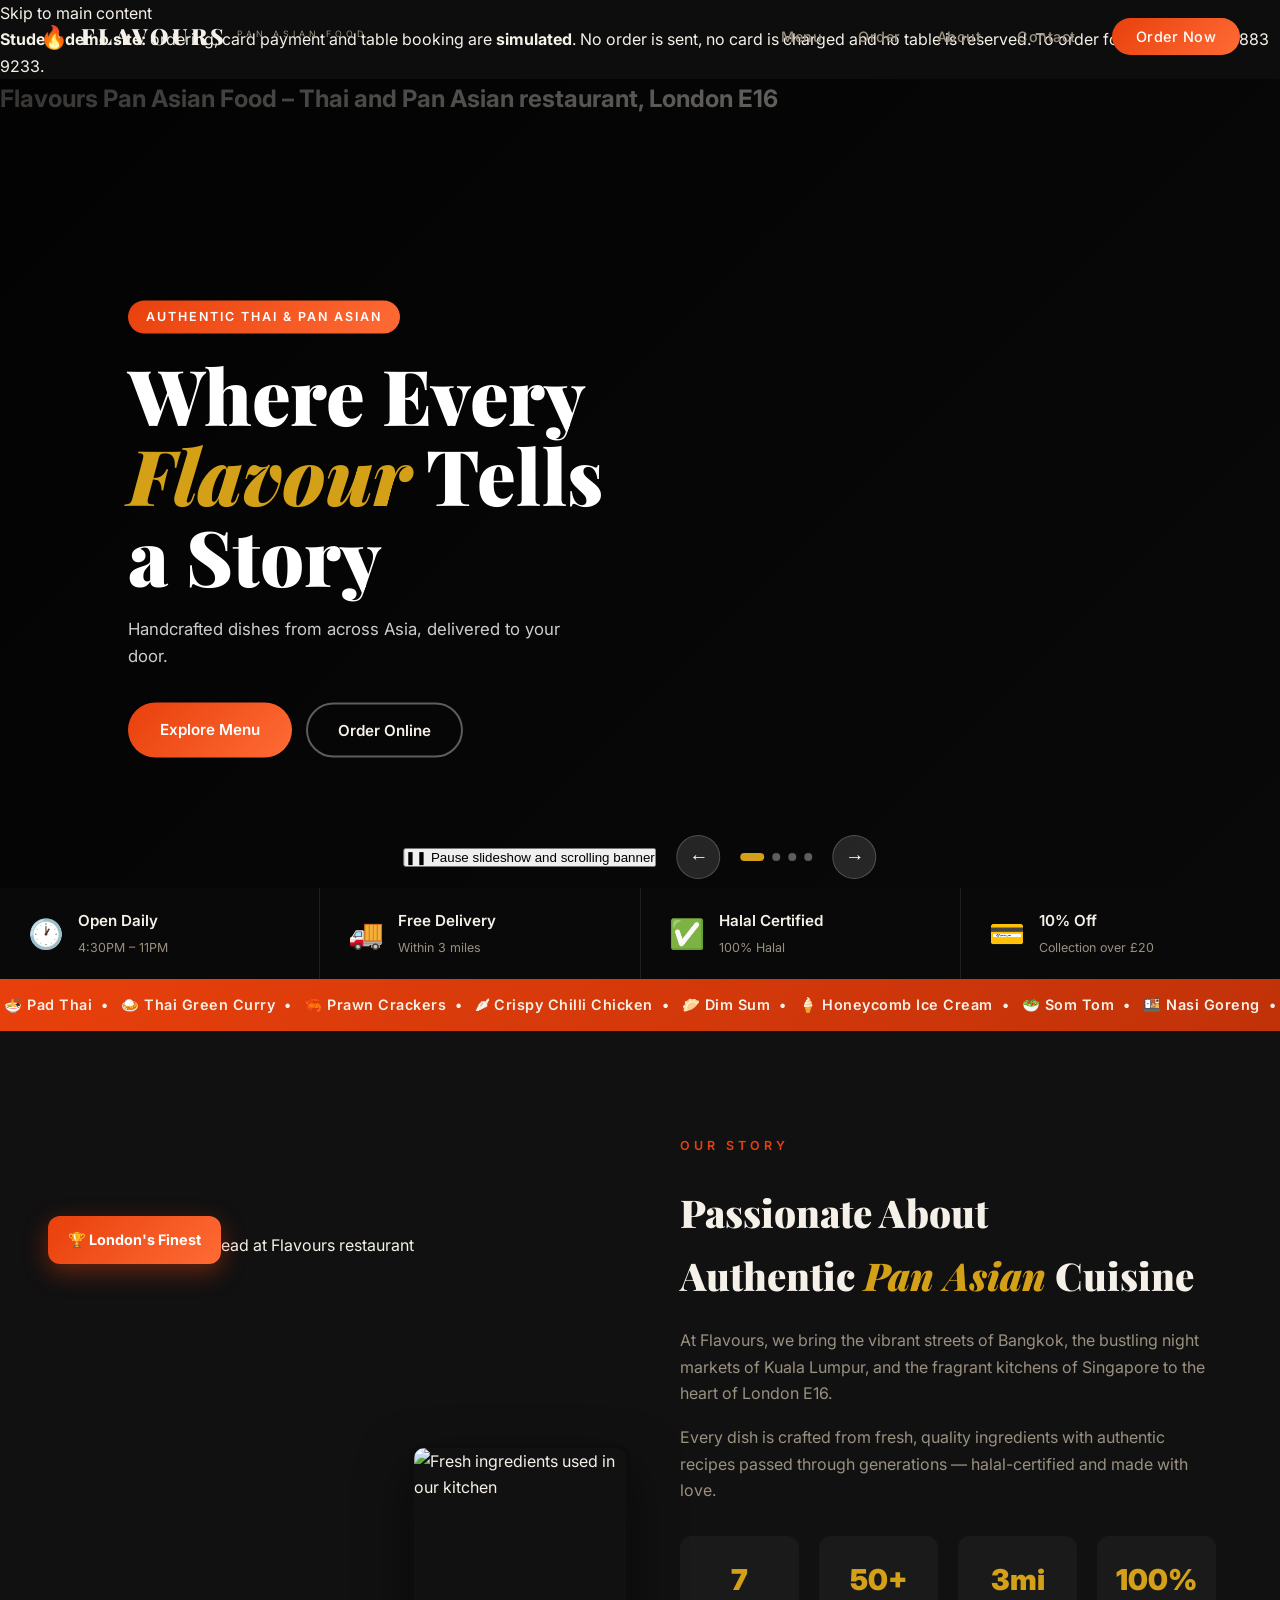
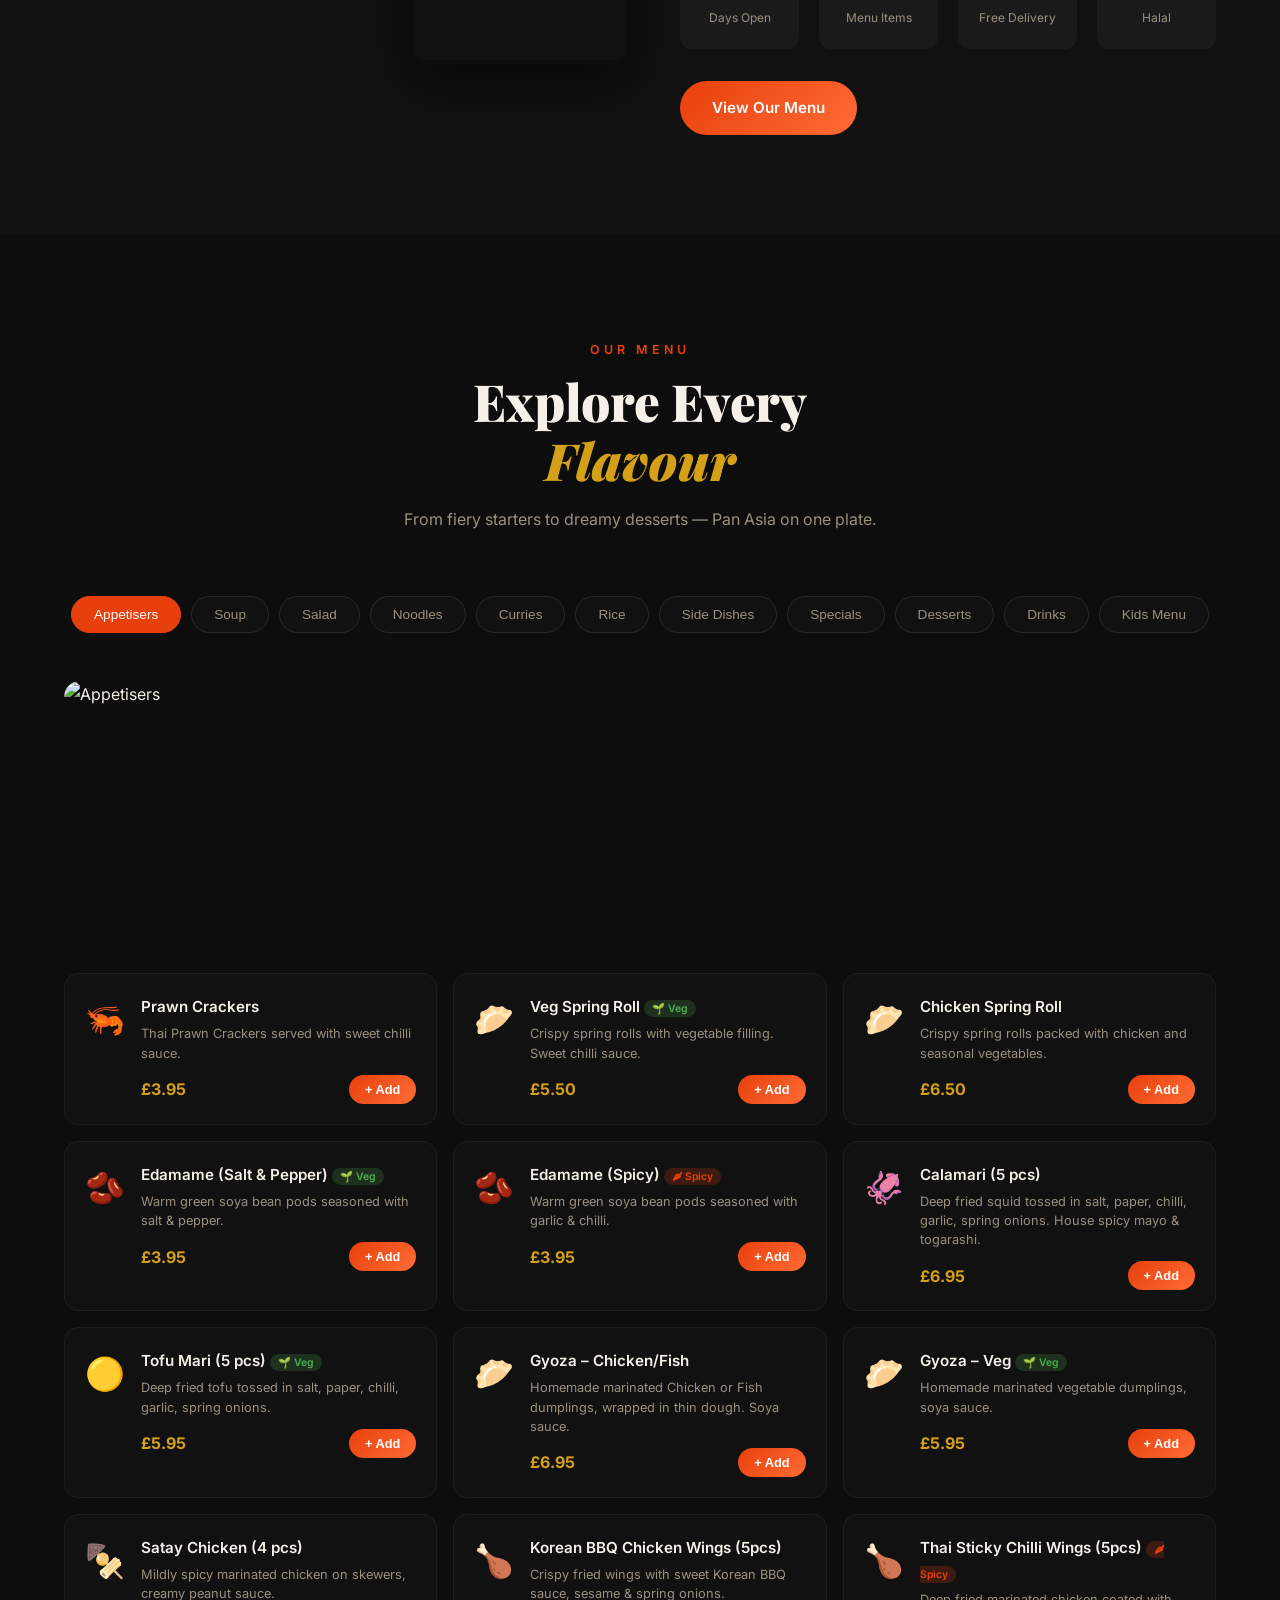
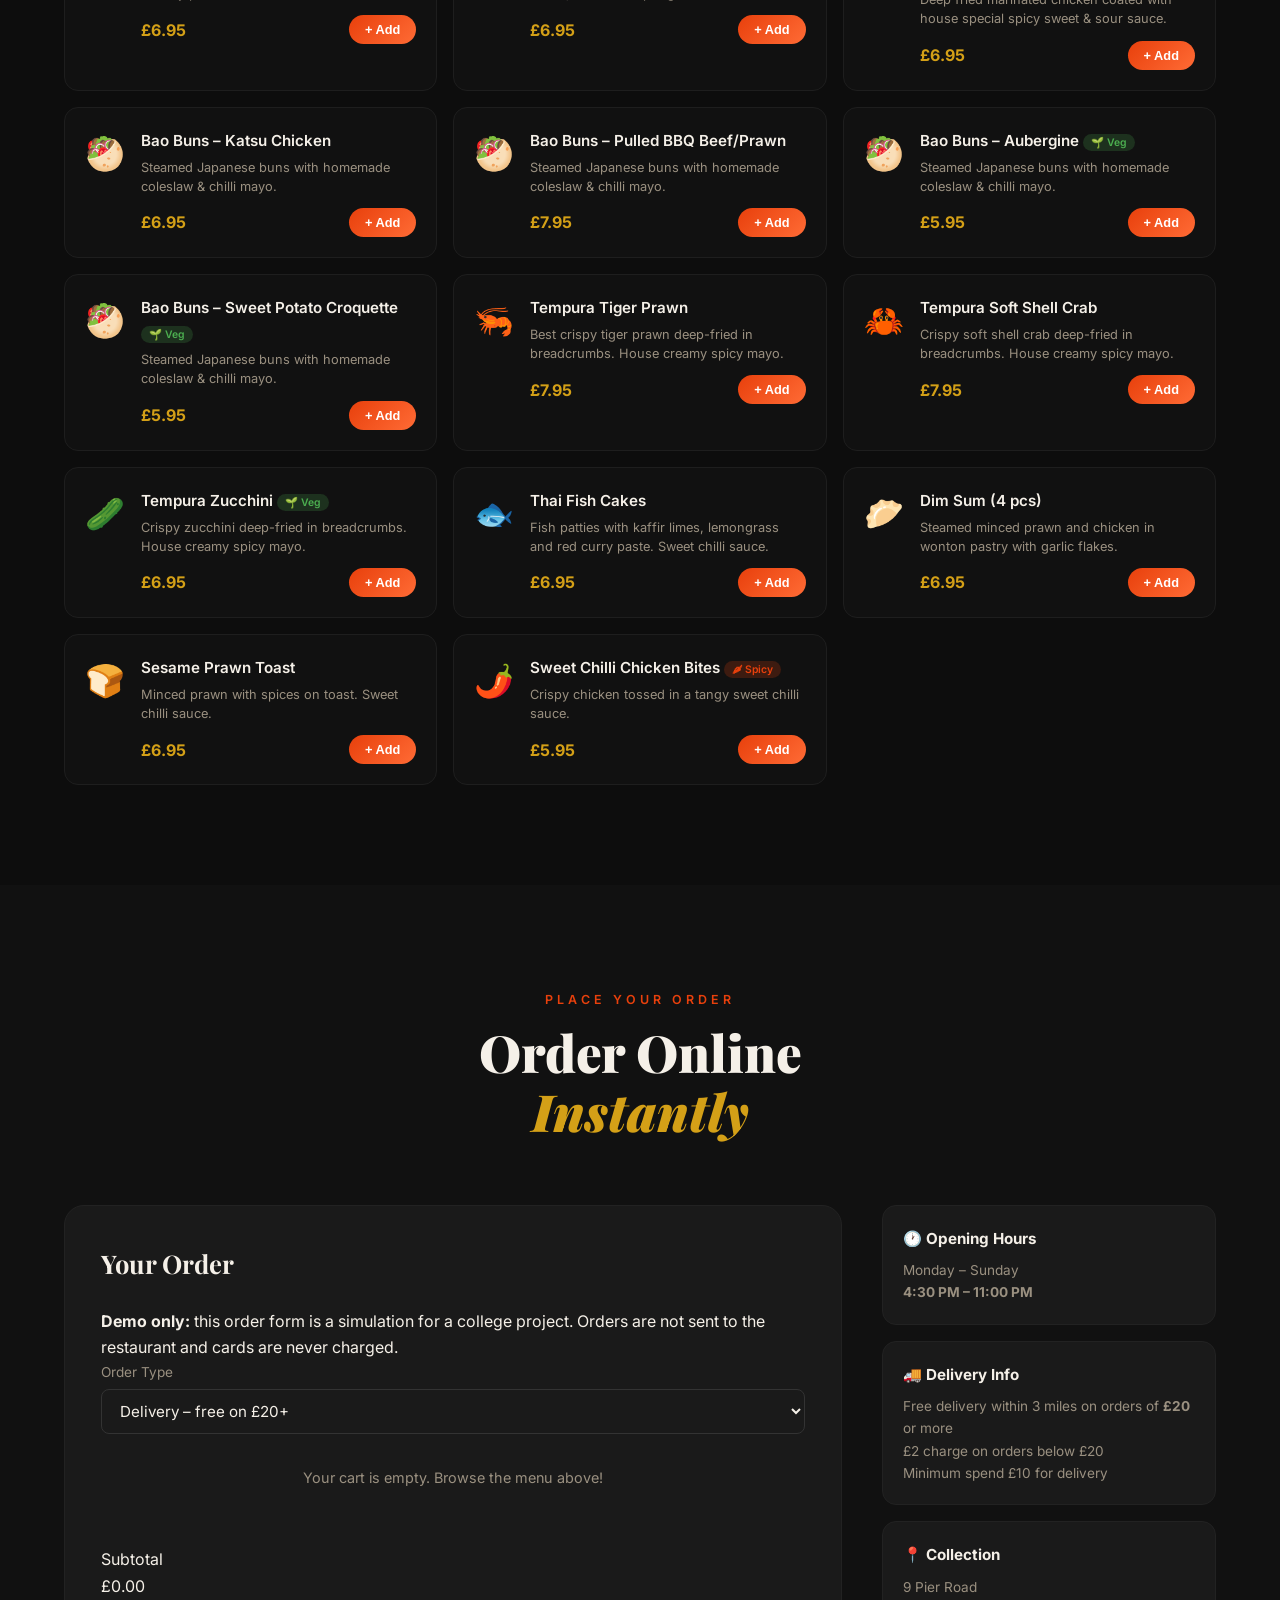
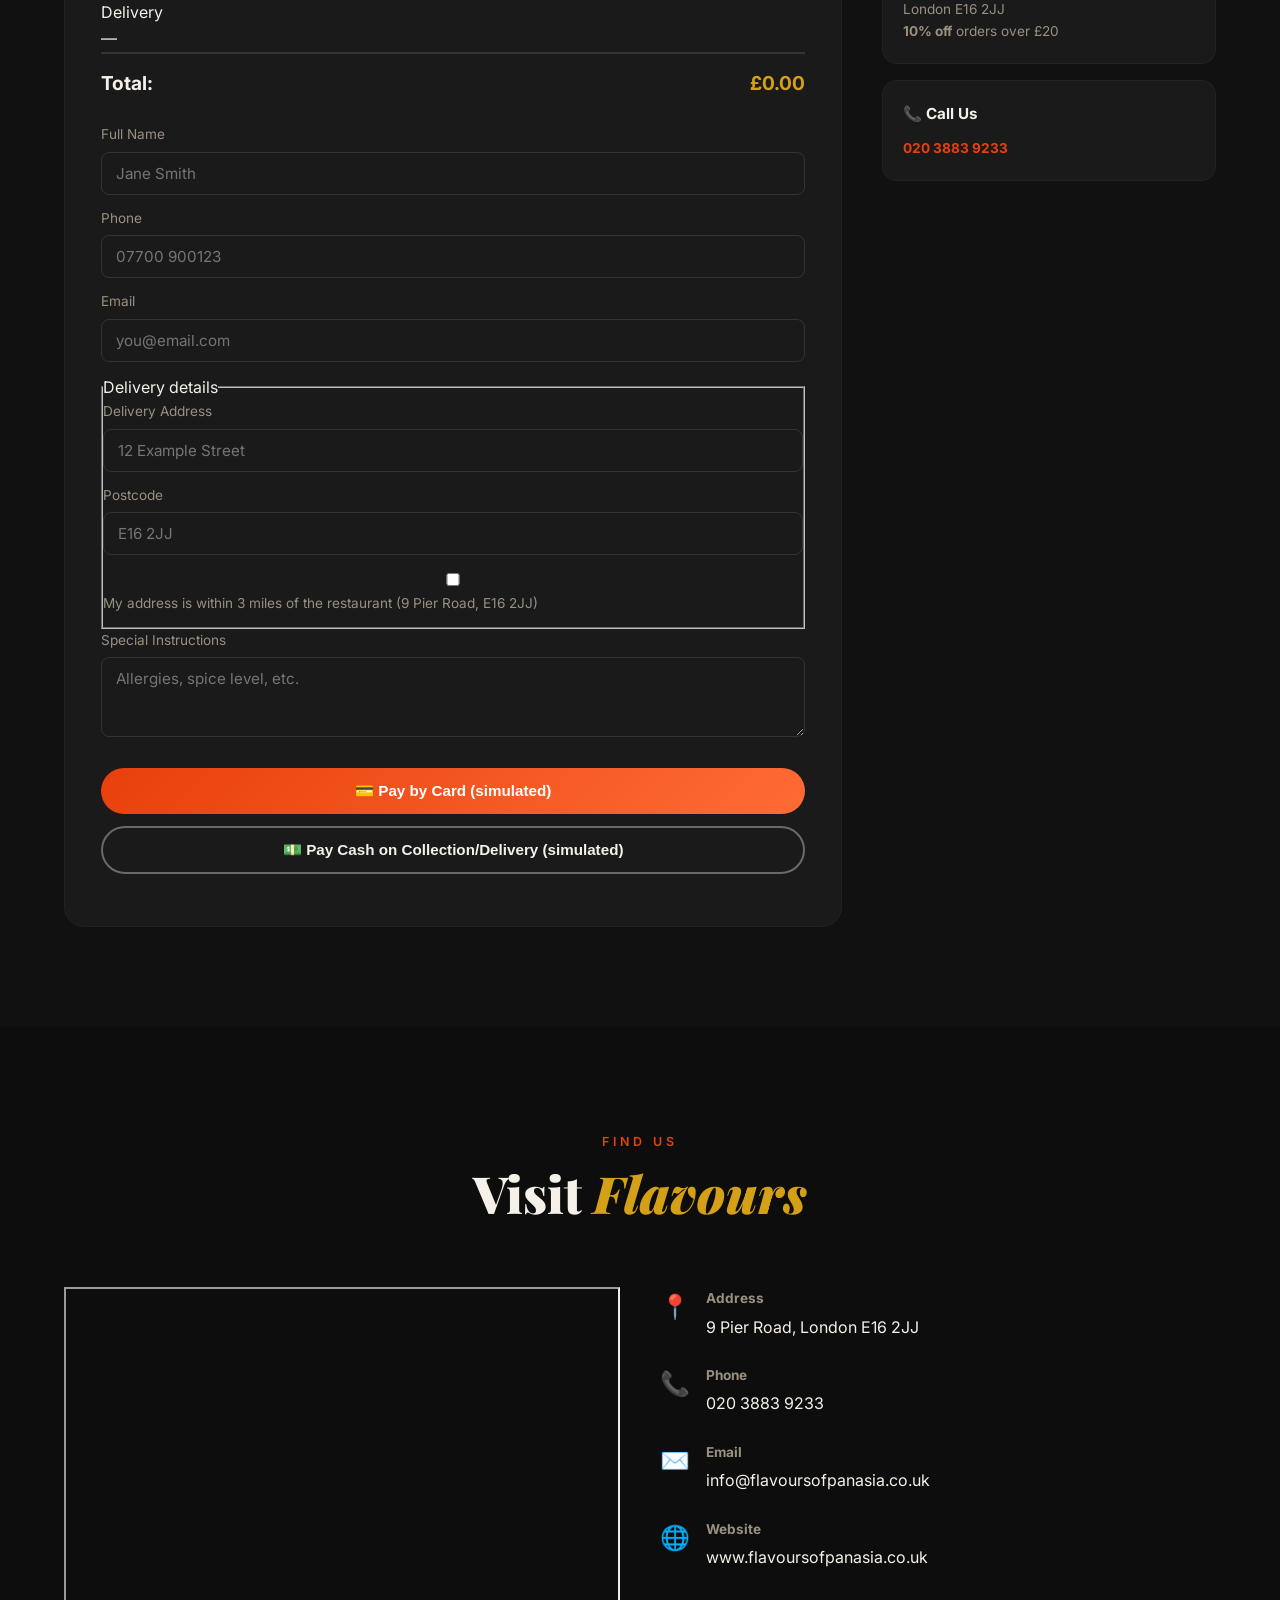
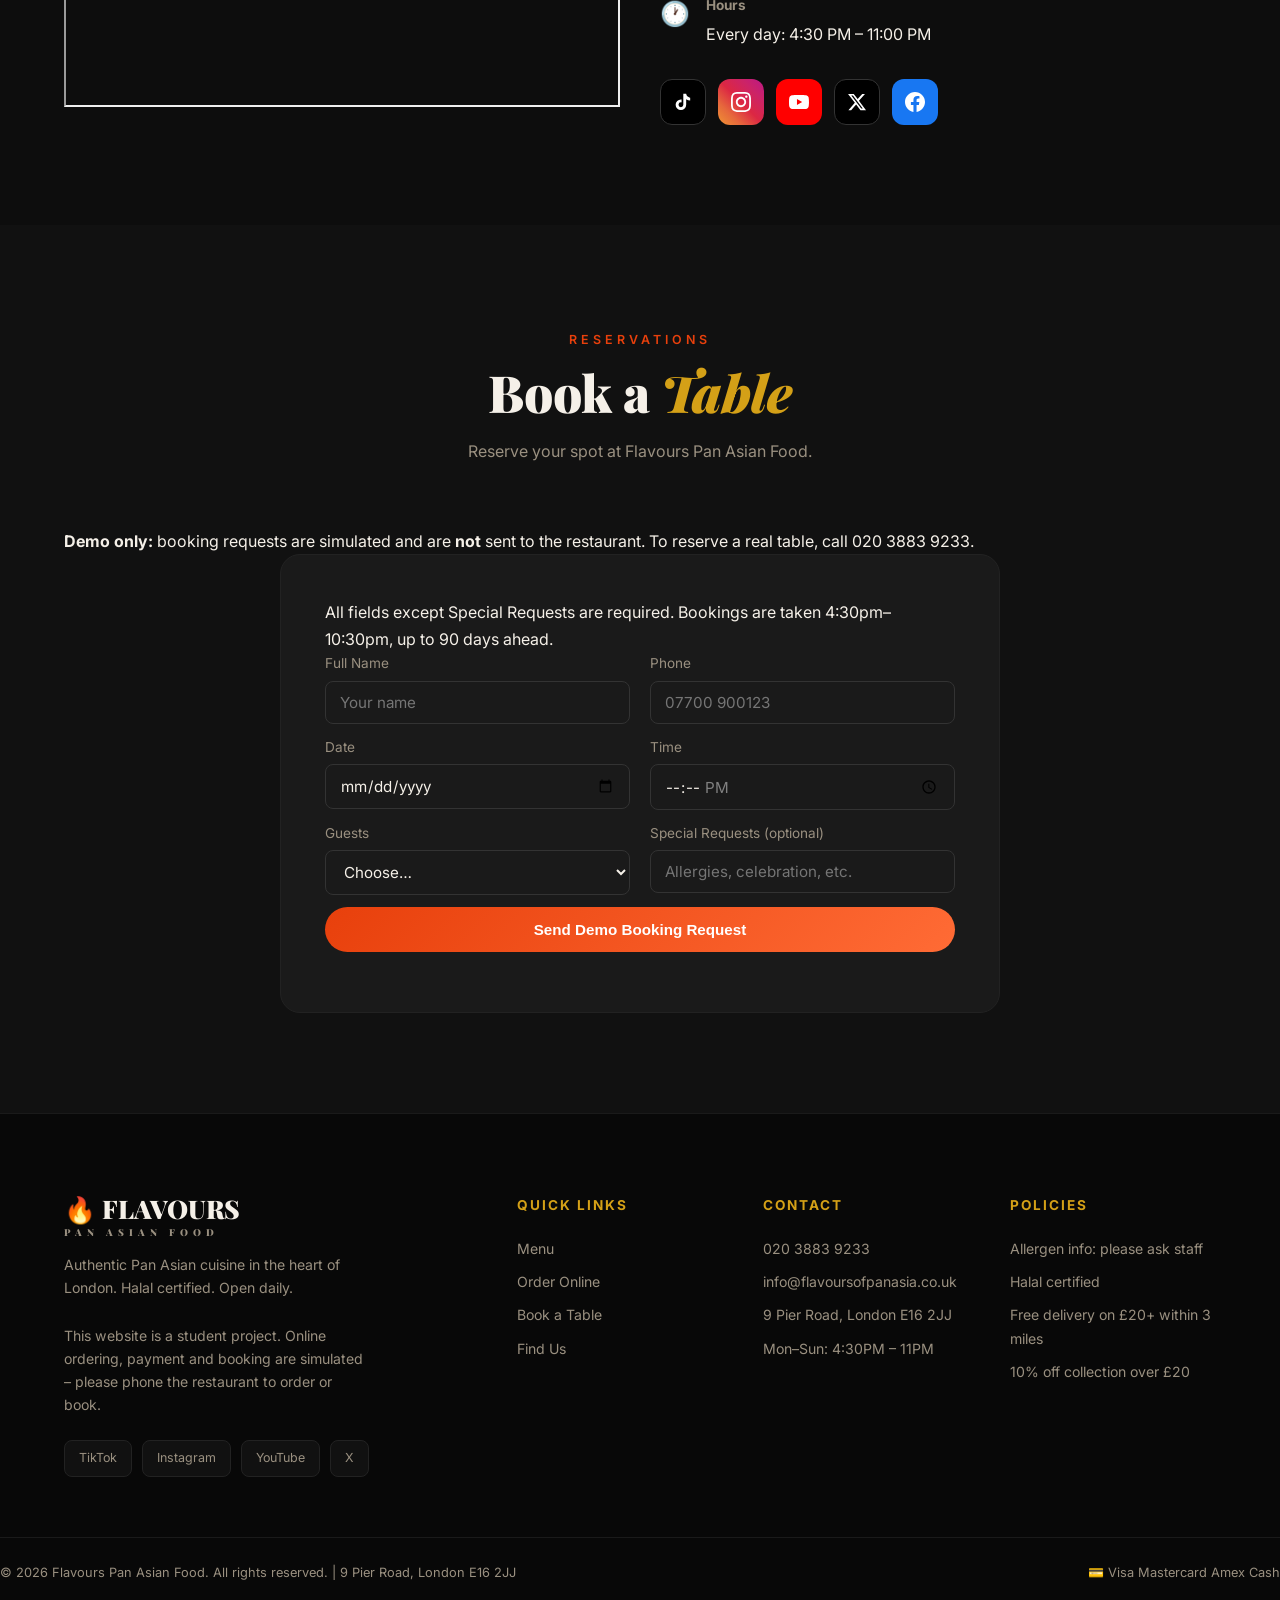
==== commit 07bd7e93: "Add files via upload" ====
--- a/index.html
+++ b/index.html
@@ -19,6 +19,8 @@
 </head>
 <body>
 
+<a href="#main" class="skip-link">Skip to main content</a>
+
 <!-- ── PAGE LOADER ── -->
 <div id="loader" aria-hidden="true">
   <div class="loader-inner">
@@ -27,36 +29,48 @@
   </div>
 </div>
 
-<!-- ── PRIMARY NAVIGATION ── -->
+<!-- ── SITE HEADER: demo notice + primary navigation ── -->
+<header id="siteHeader" class="site-header">
+<p class="demo-banner" id="demoNotice">
+  <strong>Student demo site:</strong> ordering, card payment and table booking are
+  <strong>simulated</strong>. No order is sent, no card is charged and no table is reserved.
+  To order for real, call <a href="tel:02038839233">020 3883 9233</a>.
+</p>
 <nav id="navbar" aria-label="Primary navigation">
   <a href="#" class="nav-brand">
     <span class="brand-icon" aria-hidden="true">🔥</span>
     <span>FLAVOURS</span>
     <small>PAN ASIAN FOOD</small>
   </a>
-  <ul class="nav-links">
+  <ul class="nav-links" id="navLinks">
     <li><a href="#menu">Menu</a></li>
     <li><a href="#order">Order</a></li>
     <li><a href="#about">About</a></li>
     <li><a href="#contact">Contact</a></li>
     <li><a href="#order" class="nav-cta">Order Now</a></li>
   </ul>
-  <button class="hamburger" id="hamburger" aria-label="Toggle navigation menu" aria-expanded="false">
+  <button type="button" class="hamburger" id="hamburger" aria-label="Open navigation menu" aria-expanded="false" aria-controls="navLinks">
     <span aria-hidden="true"></span>
     <span aria-hidden="true"></span>
     <span aria-hidden="true"></span>
   </button>
 </nav>
+</header>
+
+<main id="main">
 
 <!-- ── HERO SLIDER ── -->
-<section id="hero" aria-label="Hero banner">
+<section id="hero" aria-roledescription="carousel" aria-labelledby="hero-heading">
+  <h1 id="hero-heading" class="visually-hidden">Flavours Pan Asian Food – Thai and Pan Asian restaurant, London E16</h1>
   <div id="particles-js" aria-hidden="true"></div>
-  <div class="hero-slides" aria-live="polite" aria-atomic="true">
-    <div class="hero-slide active" style="background-image:url('https://images.unsplash.com/photo-1569050467447-ce54b3bbc37d?w=1600&q=80')">
+  <!-- aria-live is "off" while the slideshow auto-plays and "polite" when
+       paused, so screen readers are not interrupted every 5.5 seconds -->
+  <div class="hero-slides" id="heroSlides" aria-live="off">
+    <div class="hero-slide hero-slide-1 active" role="group" aria-roledescription="slide" aria-label="1 of 4">
       <div class="slide-overlay" aria-hidden="true"></div>
       <div class="slide-content">
         <span class="slide-tag">Authentic Thai &amp; Pan Asian</span>
-        <h1 class="hero-title">Where Every<br><em>Flavour</em> Tells<br>a Story</h1>
+        <h2 class="hero-title">Where Every<br><em>Flavour</em> Tells<br>a Story</h2>
         <p>Handcrafted dishes from across Asia, delivered to your door.</p>
         <div class="hero-btns">
           <a href="#menu" class="btn-primary">Explore Menu</a>
@@ -64,11 +78,11 @@
         </div>
       </div>
     </div>
-    <div class="hero-slide" style="background-image:url('https://images.unsplash.com/photo-1455619452474-d2be8b1e70cd?w=1600&q=80')">
+    <div class="hero-slide hero-slide-2" role="group" aria-roledescription="slide" aria-label="2 of 4">
       <div class="slide-overlay" aria-hidden="true"></div>
       <div class="slide-content">
         <span class="slide-tag">Signature Curries</span>
-        <h1 class="hero-title">Bold Spices,<br><em>Rich</em> Aromas,<br>Pure Comfort</h1>
+        <h2 class="hero-title">Bold Spices,<br><em>Rich</em> Aromas,<br>Pure Comfort</h2>
         <p>Thai Green, Red, Panang &amp; Massaman — made from scratch daily.</p>
         <div class="hero-btns">
           <a href="#menu" class="btn-primary">View Curries</a>
@@ -76,11 +90,11 @@
         </div>
       </div>
     </div>
-    <div class="hero-slide" style="background-image:url('https://images.unsplash.com/photo-1563245372-f21724e3856d?w=1600&q=80')">
+    <div class="hero-slide hero-slide-3" role="group" aria-roledescription="slide" aria-label="3 of 4">
       <div class="slide-overlay" aria-hidden="true"></div>
       <div class="slide-content">
         <span class="slide-tag">Free Delivery</span>
-        <h1 class="hero-title">London's Finest<br><em>Pan Asian</em><br>Delivered Free</h1>
+        <h2 class="hero-title">London's Finest<br><em>Pan Asian</em><br>Delivered Free</h2>
         <p>Free delivery within 3 miles. Min order £20. Open every day 4:30PM–11PM.</p>
         <div class="hero-btns">
           <a href="#order" class="btn-primary">Order Free Delivery</a>
@@ -88,11 +102,11 @@
         </div>
       </div>
     </div>
-    <div class="hero-slide" style="background-image:url('https://images.unsplash.com/photo-1552566626-52f8b828add9?w=1600&q=80')">
+    <div class="hero-slide hero-slide-4" role="group" aria-roledescription="slide" aria-label="4 of 4">
       <div class="slide-overlay" aria-hidden="true"></div>
       <div class="slide-content">
         <span class="slide-tag">Halal Certified</span>
-        <h1 class="hero-title">Taste the<br><em>Magic</em> of<br>Pan Asia</h1>
+        <h2 class="hero-title">Taste the<br><em>Magic</em> of<br>Pan Asia</h2>
         <p>100% Halal. Fresh ingredients. Unforgettable flavours.</p>
         <div class="hero-btns">
           <a href="#menu" class="btn-primary">See Full Menu</a>
@@ -101,10 +115,18 @@
       </div>
     </div>
   </div>
-  <div class="hero-controls" role="group" aria-label="Slide controls">
-    <button class="slide-prev" aria-label="Previous slide">&#8592;</button>
-    <div class="slide-dots" id="slideDots" role="tablist" aria-label="Slide indicators"></div>
-    <button class="slide-next" aria-label="Next slide">&#8594;</button>
+  <div class="hero-controls" role="group" aria-label="Slideshow controls">
+    <!-- Pause control (WCAG 2.2.2 Pause, Stop, Hide): stops the auto-advancing
+         slideshow and the scrolling dish banner. Starts paused when the user's
+         system asks for reduced motion. -->
+    <button type="button" class="slide-pause" id="slidePause" aria-pressed="false">
+      <span class="slide-pause-icon" aria-hidden="true">❚❚</span>
+      <span class="slide-pause-text">Pause</span>
+      <span class="visually-hidden"> slideshow and scrolling banner</span>
+    </button>
+    <button type="button" class="slide-prev" aria-label="Previous slide">&#8592;</button>
+    <div class="slide-dots" id="slideDots" role="group" aria-label="Choose a slide"></div>
+    <button type="button" class="slide-next" aria-label="Next slide">&#8594;</button>
   </div>
   <div class="hero-badges" role="group" aria-label="Key information">
     <div class="badge">
@@ -127,7 +149,7 @@
 </section>
 
 <!-- ── MARQUEE ── -->
-<div class="marquee-wrapper" aria-hidden="true">
+<div class="marquee-wrapper" id="marquee" aria-hidden="true">
   <div class="marquee-track">
     <span>🍜 Pad Thai &nbsp;•&nbsp;</span><span>🍛 Thai Green Curry &nbsp;•&nbsp;</span><span>🦐 Prawn Crackers &nbsp;•&nbsp;</span><span>🌶 Crispy Chilli Chicken &nbsp;•&nbsp;</span><span>🥟 Dim Sum &nbsp;•&nbsp;</span><span>🍦 Honeycomb Ice Cream &nbsp;•&nbsp;</span><span>🥗 Som Tom &nbsp;•&nbsp;</span><span>🍱 Nasi Goreng &nbsp;•&nbsp;</span><span>🔥 Szechuan Beef &nbsp;•&nbsp;</span><span>🍜 Pad Thai &nbsp;•&nbsp;</span><span>🍛 Thai Green Curry &nbsp;•&nbsp;</span><span>🦐 Prawn Crackers &nbsp;•&nbsp;</span><span>🌶 Crispy Chilli Chicken &nbsp;•&nbsp;</span><span>🥟 Dim Sum &nbsp;•&nbsp;</span><span>🍦 Honeycomb Ice Cream &nbsp;•&nbsp;</span>
   </div>
@@ -172,17 +194,17 @@
 
     <!-- Category Tabs -->
     <nav class="menu-tabs reveal" aria-label="Menu categories">
-      <button class="tab-btn active" data-cat="appetisers">Appetisers</button>
-      <button class="tab-btn" data-cat="soup">Soup</button>
-      <button class="tab-btn" data-cat="salad">Salad</button>
-      <button class="tab-btn" data-cat="noodles">Noodles</button>
-      <button class="tab-btn" data-cat="curries">Curries</button>
-      <button class="tab-btn" data-cat="rice">Rice</button>
-      <button class="tab-btn" data-cat="sides">Side Dishes</button>
-      <button class="tab-btn" data-cat="specials">Specials</button>
-      <button class="tab-btn" data-cat="desserts">Desserts</button>
-      <button class="tab-btn" data-cat="drinks">Drinks</button>
-      <button class="tab-btn" data-cat="kids">Kids Menu</button>
+      <button type="button" class="tab-btn active" data-cat="appetisers" aria-pressed="true" aria-controls="menuPanels">Appetisers</button>
+      <button type="button" class="tab-btn" data-cat="soup" aria-pressed="false" aria-controls="menuPanels">Soup</button>
+      <button type="button" class="tab-btn" data-cat="salad" aria-pressed="false" aria-controls="menuPanels">Salad</button>
+      <button type="button" class="tab-btn" data-cat="noodles" aria-pressed="false" aria-controls="menuPanels">Noodles</button>
+      <button type="button" class="tab-btn" data-cat="curries" aria-pressed="false" aria-controls="menuPanels">Curries</button>
+      <button type="button" class="tab-btn" data-cat="rice" aria-pressed="false" aria-controls="menuPanels">Rice</button>
+      <button type="button" class="tab-btn" data-cat="sides" aria-pressed="false" aria-controls="menuPanels">Side Dishes</button>
+      <button type="button" class="tab-btn" data-cat="specials" aria-pressed="false" aria-controls="menuPanels">Specials</button>
+      <button type="button" class="tab-btn" data-cat="desserts" aria-pressed="false" aria-controls="menuPanels">Desserts</button>
+      <button type="button" class="tab-btn" data-cat="drinks" aria-pressed="false" aria-controls="menuPanels">Drinks</button>
+      <button type="button" class="tab-btn" data-cat="kids" aria-pressed="false" aria-controls="menuPanels">Kids Menu</button>
     </nav>
 
     <!-- Menu Panels — populated asynchronously by script.js -->
@@ -200,47 +222,81 @@
     <div class="order-grid">
       <div class="order-form-card reveal">
         <h3>Your Order</h3>
+        <p class="demo-note" id="orderDemoNote">
+          <strong>Demo only:</strong> this order form is a simulation for a college project.
+          Orders are not sent to the restaurant and cards are never charged.
+        </p>
+
+        <label for="orderType">Order Type
+          <select id="orderType" aria-describedby="cartNotes">
+            <option value="delivery">Delivery – free on £20+</option>
+            <option value="collection">Collection – 10% off over £20</option>
+          </select>
+        </label>
+
         <div id="cartItems" class="cart-items">
           <p class="cart-empty">Your cart is empty. Browse the menu above!</p>
         </div>
+
+        <!-- Price breakdown: subtotal, collection discount, delivery charge -->
+        <dl class="cart-summary" id="cartSummary">
+          <div class="cart-row"><dt>Subtotal</dt><dd id="cartSubtotal">£0.00</dd></div>
+          <div class="cart-row cart-row-discount" id="discountRow" hidden>
+            <dt>Collection discount (10%)</dt><dd id="cartDiscount">-£0.00</dd>
+          </div>
+          <div class="cart-row" id="deliveryRow">
+            <dt>Delivery</dt><dd id="cartDelivery">—</dd>
+          </div>
+        </dl>
         <div class="cart-total">
           <span>Total:</span>
-          <strong id="cartTotal">£0.00</strong>
-        </div>
-
-        <div class="order-details">
+          <strong id="cartTotal" aria-live="polite">£0.00</strong>
+        </div>
+        <p class="cart-notes" id="cartNotes" aria-live="polite"></p>
+
+        <form class="order-details" id="orderForm" novalidate aria-label="Your details">
           <label for="custName">Full Name
-            <input type="text" id="custName" placeholder="Jane Smith" autocomplete="name">
+            <input type="text" id="custName" name="name" placeholder="Jane Smith" autocomplete="name" required>
           </label>
           <label for="custPhone">Phone
-            <input type="tel" id="custPhone" placeholder="07700 000000" autocomplete="tel">
+            <input type="tel" id="custPhone" name="phone" placeholder="07700 900123" autocomplete="tel" required>
           </label>
           <label for="custEmail">Email
-            <input type="email" id="custEmail" placeholder="you@email.com" autocomplete="email">
-          </label>
-          <label for="orderType">Order Type
-            <select id="orderType">
-              <option value="delivery">Delivery (Free within 3 miles)</option>
-              <option value="collection">Collection (10% off over £20)</option>
-            </select>
-          </label>
-          <label for="custAddress" id="addressLabel">Delivery Address
-            <input type="text" id="custAddress" placeholder="9 Pier Road, London E16…" autocomplete="address-line1">
-          </label>
+            <input type="email" id="custEmail" name="email" placeholder="you@email.com" autocomplete="email" required>
+          </label>
+          <fieldset class="delivery-fields" id="deliveryFields">
+            <legend>Delivery details</legend>
+            <label for="custAddress">Delivery Address
+              <input type="text" id="custAddress" name="address" placeholder="12 Example Street" autocomplete="address-line1">
+            </label>
+            <label for="custPostcode">Postcode
+              <input type="text" id="custPostcode" name="postcode" placeholder="E16 2JJ" autocomplete="postal-code">
+            </label>
+            <label for="custWithinArea" class="checkbox-label">
+              <input type="checkbox" id="custWithinArea" name="withinArea">
+              My address is within 3 miles of the restaurant (9 Pier Road, E16 2JJ)
+            </label>
+          </fieldset>
           <label for="custNotes">Special Instructions
-            <textarea id="custNotes" placeholder="Allergies, spice level, etc."></textarea>
-          </label>
-        </div>
+            <textarea id="custNotes" name="notes" placeholder="Allergies, spice level, etc."></textarea>
+          </label>
+        </form>
 
         <div class="payment-options">
-          <button class="btn-primary full-w" id="stripePayBtn">💳 Pay by Card (Stripe)</button>
-          <button class="btn-ghost full-w" id="cashPayBtn">💵 Pay Cash on Collection/Delivery</button>
-        </div>
-        <div id="paymentMessage" role="alert" aria-live="polite"></div>
-        <div id="stripe-card-element" class="stripe-card" style="display:none;"></div>
-        <button id="confirmPayBtn" class="btn-primary full-w" style="display:none;margin-top:12px;">
-          Confirm &amp; Pay
-        </button>
+          <button type="button" class="btn-primary full-w" id="stripePayBtn">💳 Pay by Card (simulated)</button>
+          <button type="button" class="btn-ghost full-w" id="cashPayBtn">💵 Pay Cash on Collection/Delivery (simulated)</button>
+        </div>
+        <div id="paymentMessage" role="status" aria-live="polite"></div>
+        <div class="stripe-wrap" id="stripeWrap" hidden>
+          <p class="demo-note">
+            Stripe <strong>test mode</strong>: no real payment is taken. Do not enter real card
+            details – use the test card <strong>4242 4242 4242 4242</strong>, any future expiry date and any CVC.
+          </p>
+          <div id="stripe-card-element" class="stripe-card"></div>
+          <button type="button" id="confirmPayBtn" class="btn-primary full-w confirm-pay-btn">
+            Confirm Demo Order
+          </button>
+        </div>
       </div>
 
       <div class="order-info reveal delay-1">
@@ -250,7 +306,7 @@
         </div>
         <div class="info-card">
           <h4>🚚 Delivery Info</h4>
-          <p>Free delivery within 3 miles<br>Min order <strong>£20</strong><br>£2 charge below £20 (min spend £10)</p>
+          <p>Free delivery within 3 miles on orders of <strong>£20</strong> or more<br>£2 charge on orders below £20<br>Minimum spend £10 for delivery</p>
         </div>
         <div class="info-card">
           <h4>📍 Collection</h4>
@@ -276,8 +332,8 @@
       <div class="map-wrapper reveal">
         <!-- width and height set via CSS (.map-wrapper iframe) — no HTML attributes -->
         <iframe
+          class="map-frame"
           src="https://www.google.com/maps/embed?pb=!1m18!1m12!1m3!1d2483.1!2d0.0202!3d51.5030!2m3!1f0!2f0!3f0!3m2!1i1024!2i768!4f13.1!3m3!1m2!1s0x487602a46d72b8c1%3A0x0!2s9+Pier+Rd%2C+London+E16+2JJ!5e0!3m2!1sen!2suk!4v1700000000000"
-          style="border:0;border-radius:16px;"
           allowfullscreen=""
           loading="lazy"
           referrerpolicy="no-referrer-when-downgrade"
@@ -291,15 +347,13 @@
         </div>
         <div class="contact-item">
           <span class="c-icon" aria-hidden="true">📞</span>
-          <div><strong>Phone</strong><a href="tel:02038839233"><p>020 3883 9233</p></a></div>
+          <div><strong>Phone</strong><p><a href="tel:02038839233">020 3883 9233</a></p></div>
         </div>
         <div class="contact-item">
           <span class="c-icon" aria-hidden="true">✉️</span>
           <div>
             <strong>Email</strong>
-            <a href="mailto:info@flavoursofpanasia.co.uk">
-              <p>info@flavoursofpanasia.co.uk</p>
-            </a>
+            <p><a href="mailto:info@flavoursofpanasia.co.uk">info@flavoursofpanasia.co.uk</a></p>
           </div>
         </div>
         <div class="contact-item">
@@ -340,40 +394,63 @@
       <h2 id="booking-heading">Book a <em>Table</em></h2>
       <p>Reserve your spot at Flavours Pan Asian Food.</p>
     </div>
-    <!-- onsubmit removed — event listener attached in script.js (initBookingForm) -->
-    <form class="booking-form reveal" id="bookingForm" novalidate>
+    <p class="demo-note booking-demo-note reveal">
+      <strong>Demo only:</strong> booking requests are simulated and are <strong>not</strong>
+      sent to the restaurant. To reserve a real table, call
+      <a href="tel:02038839233">020 3883 9233</a>.
+    </p>
+    <!-- novalidate: the browser's own pop-ups are replaced by inline error
+         messages from validateBooking() in js/form-rules.js -->
+    <form class="booking-form reveal" id="bookingForm" novalidate aria-describedby="bookingHelp">
+      <p class="form-help" id="bookingHelp">All fields except Special Requests are required.
+        Bookings are taken 4:30pm–10:30pm, up to 90 days ahead.</p>
       <div class="form-row">
-        <label for="bName">Full Name
-          <input type="text" id="bName" placeholder="Your name" required autocomplete="name">
-        </label>
-        <label for="bPhone">Phone
-          <input type="tel" id="bPhone" placeholder="07700 000000" required autocomplete="tel">
-        </label>
+        <div class="field">
+          <label for="bName">Full Name
+            <input type="text" id="bName" name="name" placeholder="Your name" required autocomplete="name" maxlength="60">
+          </label>
+        </div>
+        <div class="field">
+          <label for="bPhone">Phone
+            <input type="tel" id="bPhone" name="phone" placeholder="07700 900123" required autocomplete="tel">
+          </label>
+        </div>
       </div>
       <div class="form-row">
-        <label for="bDate">Date
-          <input type="date" id="bDate" required>
-        </label>
-        <label for="bTime">Time
-          <input type="time" id="bTime" min="16:30" max="22:30" required>
-        </label>
+        <div class="field">
+          <label for="bDate">Date
+            <input type="date" id="bDate" name="date" required>
+          </label>
+        </div>
+        <div class="field">
+          <label for="bTime">Time
+            <input type="time" id="bTime" name="time" min="16:30" max="22:30" required>
+          </label>
+        </div>
       </div>
       <div class="form-row">
-        <label for="bGuests">Guests
-          <select id="bGuests">
-            <option>1</option><option>2</option><option>3</option><option>4</option>
-            <option>5</option><option>6</option><option>7</option><option>8+</option>
-          </select>
-        </label>
-        <label for="bNotes">Special Requests
-          <input type="text" id="bNotes" placeholder="Allergies, celebration, etc.">
-        </label>
-      </div>
-      <button type="submit" class="btn-primary full-w">Reserve Table</button>
-      <div id="bookingMsg" role="alert" aria-live="polite"></div>
+        <div class="field">
+          <label for="bGuests">Guests
+            <select id="bGuests" name="guests" required>
+              <option value="">Choose…</option>
+              <option>1</option><option>2</option><option>3</option><option>4</option>
+              <option>5</option><option>6</option><option>7</option><option value="8+">8+</option>
+            </select>
+          </label>
+        </div>
+        <div class="field">
+          <label for="bNotes">Special Requests (optional)
+            <input type="text" id="bNotes" name="notes" placeholder="Allergies, celebration, etc." maxlength="200">
+          </label>
+        </div>
+      </div>
+      <button type="submit" class="btn-primary full-w">Send Demo Booking Request</button>
+      <div id="bookingMsg" role="status" aria-live="polite"></div>
     </form>
   </div>
 </section>
+
+</main>
 
 <!-- ── FOOTER ── -->
 <footer>
@@ -384,6 +461,8 @@
         <small>PAN ASIAN FOOD</small>
       </div>
       <p>Authentic Pan Asian cuisine in the heart of London. Halal certified. Open daily.</p>
+      <p class="footer-demo">This website is a student project. Online ordering, payment and
+        booking are simulated – please phone the restaurant to order or book.</p>
       <div class="footer-social">
         <a href="https://www.tiktok.com/@flavourspanasia" target="_blank" rel="noopener noreferrer" aria-label="TikTok (opens in new tab)">TikTok</a>
         <a href="https://www.instagram.com/flavourspanasia" target="_blank" rel="noopener noreferrer" aria-label="Instagram (opens in new tab)">Instagram</a>
@@ -415,7 +494,7 @@
       <ul>
         <li>Allergen info: please ask staff</li>
         <li>Halal certified</li>
-        <li>Free delivery within 3 miles</li>
+        <li>Free delivery on £20+ within 3 miles</li>
         <li>10% off collection over £20</li>
       </ul>
     </div>
@@ -433,7 +512,11 @@
   🛒 Order Now
 </a>
 
-<!-- Custom script loaded at bottom of body so DOM is ready -->
+<!-- Custom scripts loaded at bottom of body so the DOM is ready.
+     Order matters: data and rule files define functions used by script.js. -->
+<script src="js/menu-fallback.js"></script>
+<script src="js/order-rules.js"></script>
+<script src="js/form-rules.js"></script>
 <script src="js/script.js"></script>
 </body>
 </html>
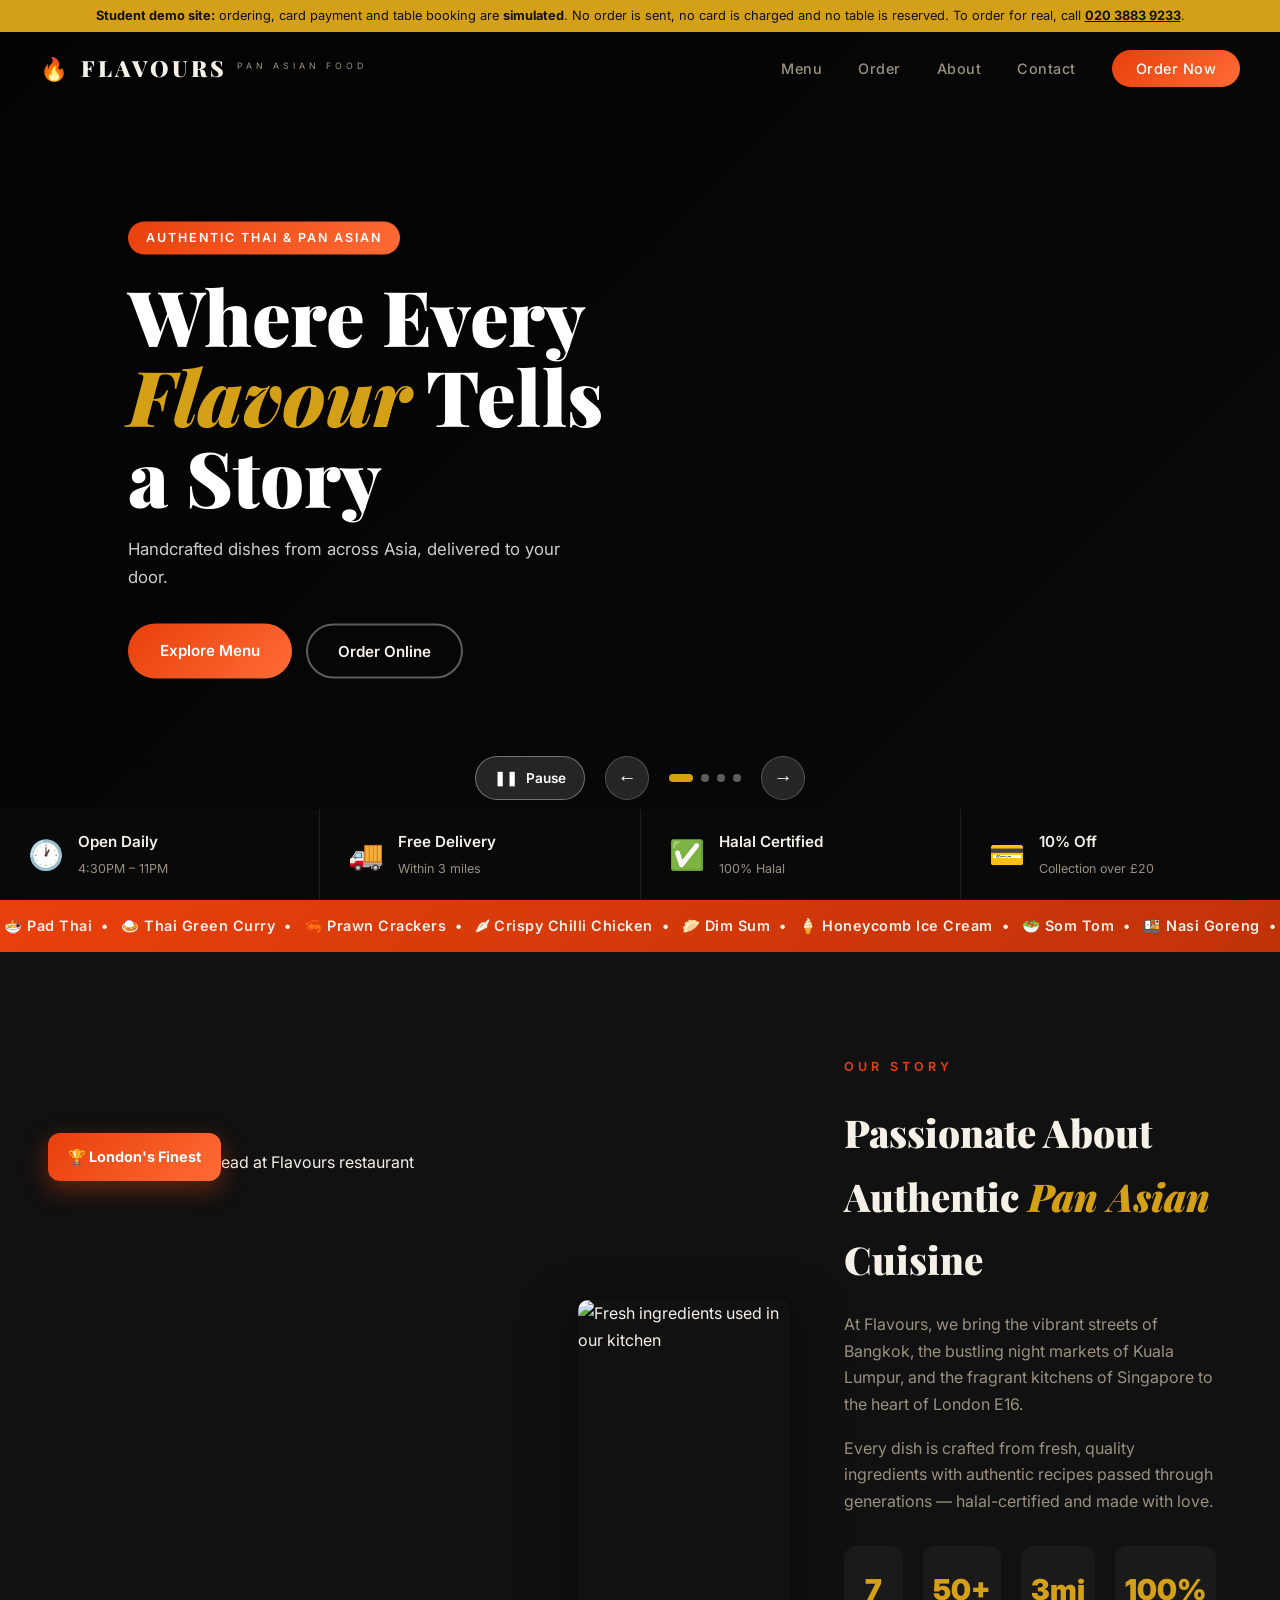
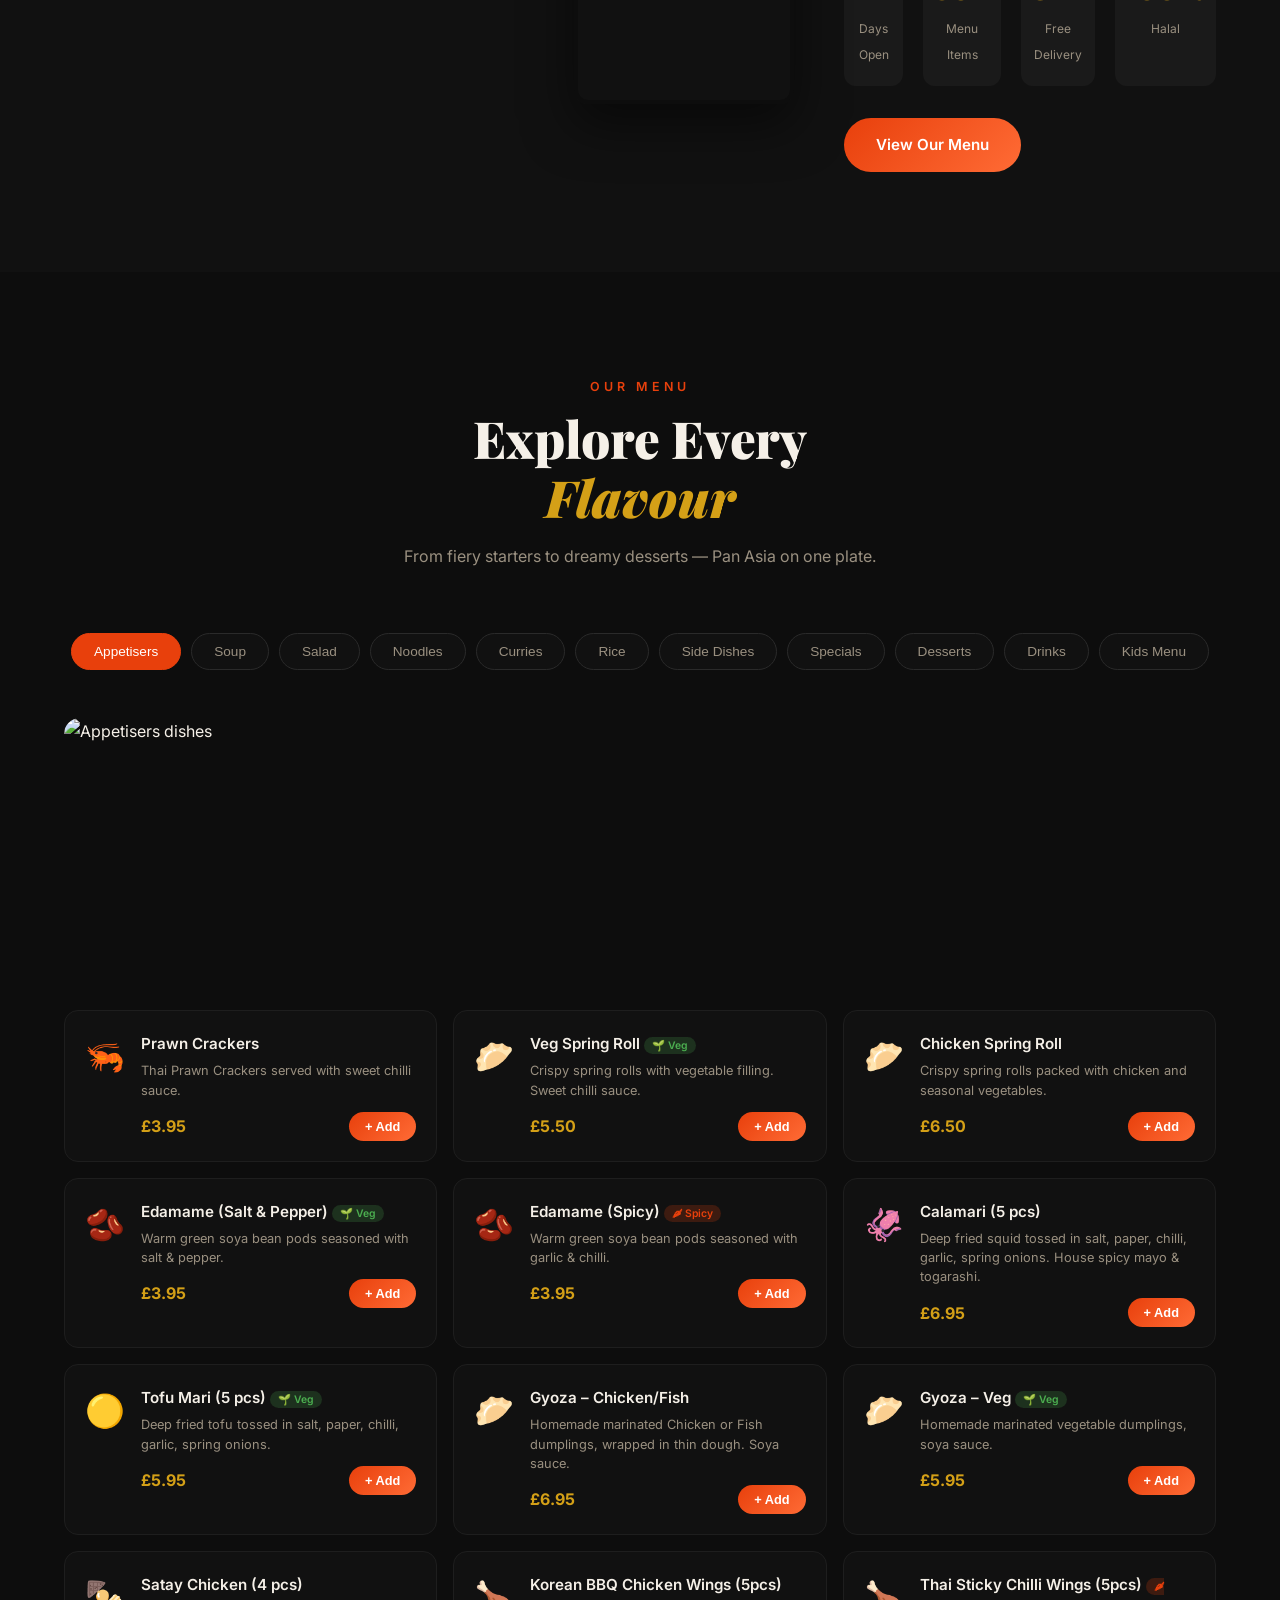
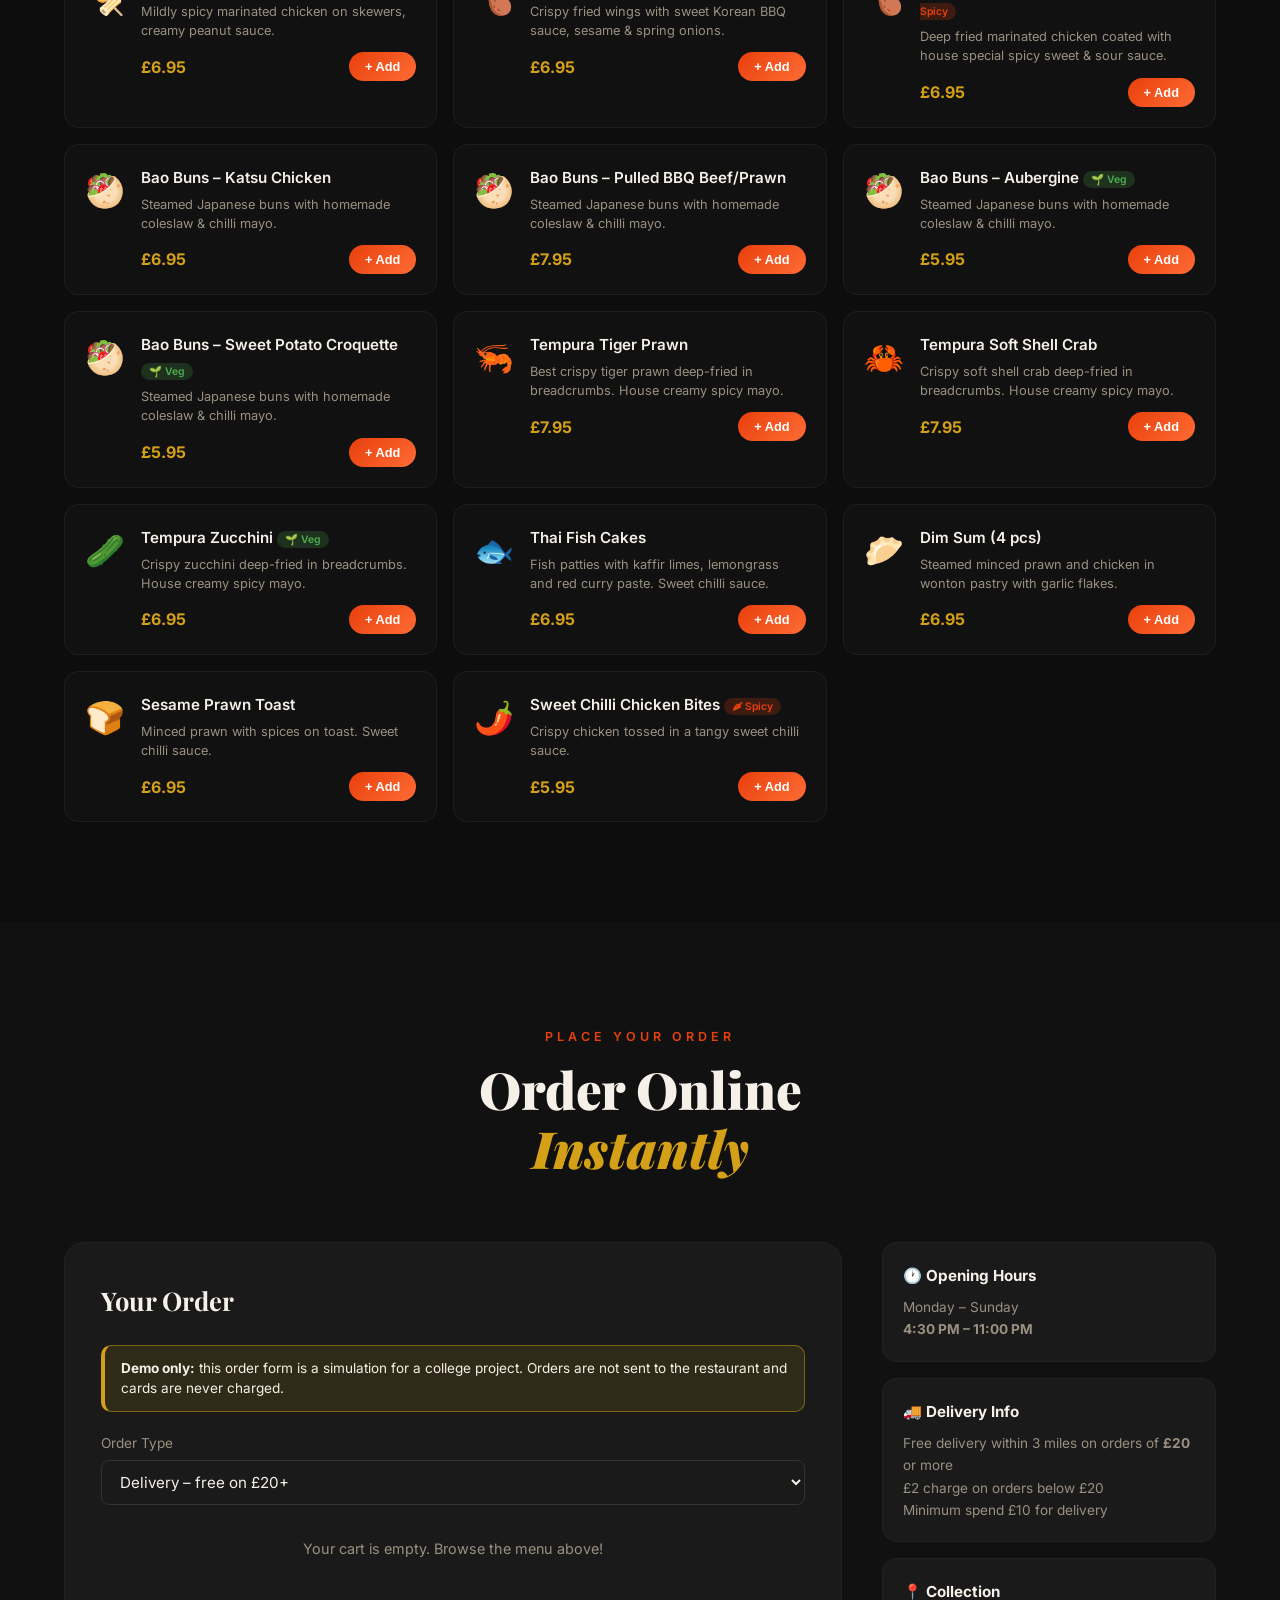
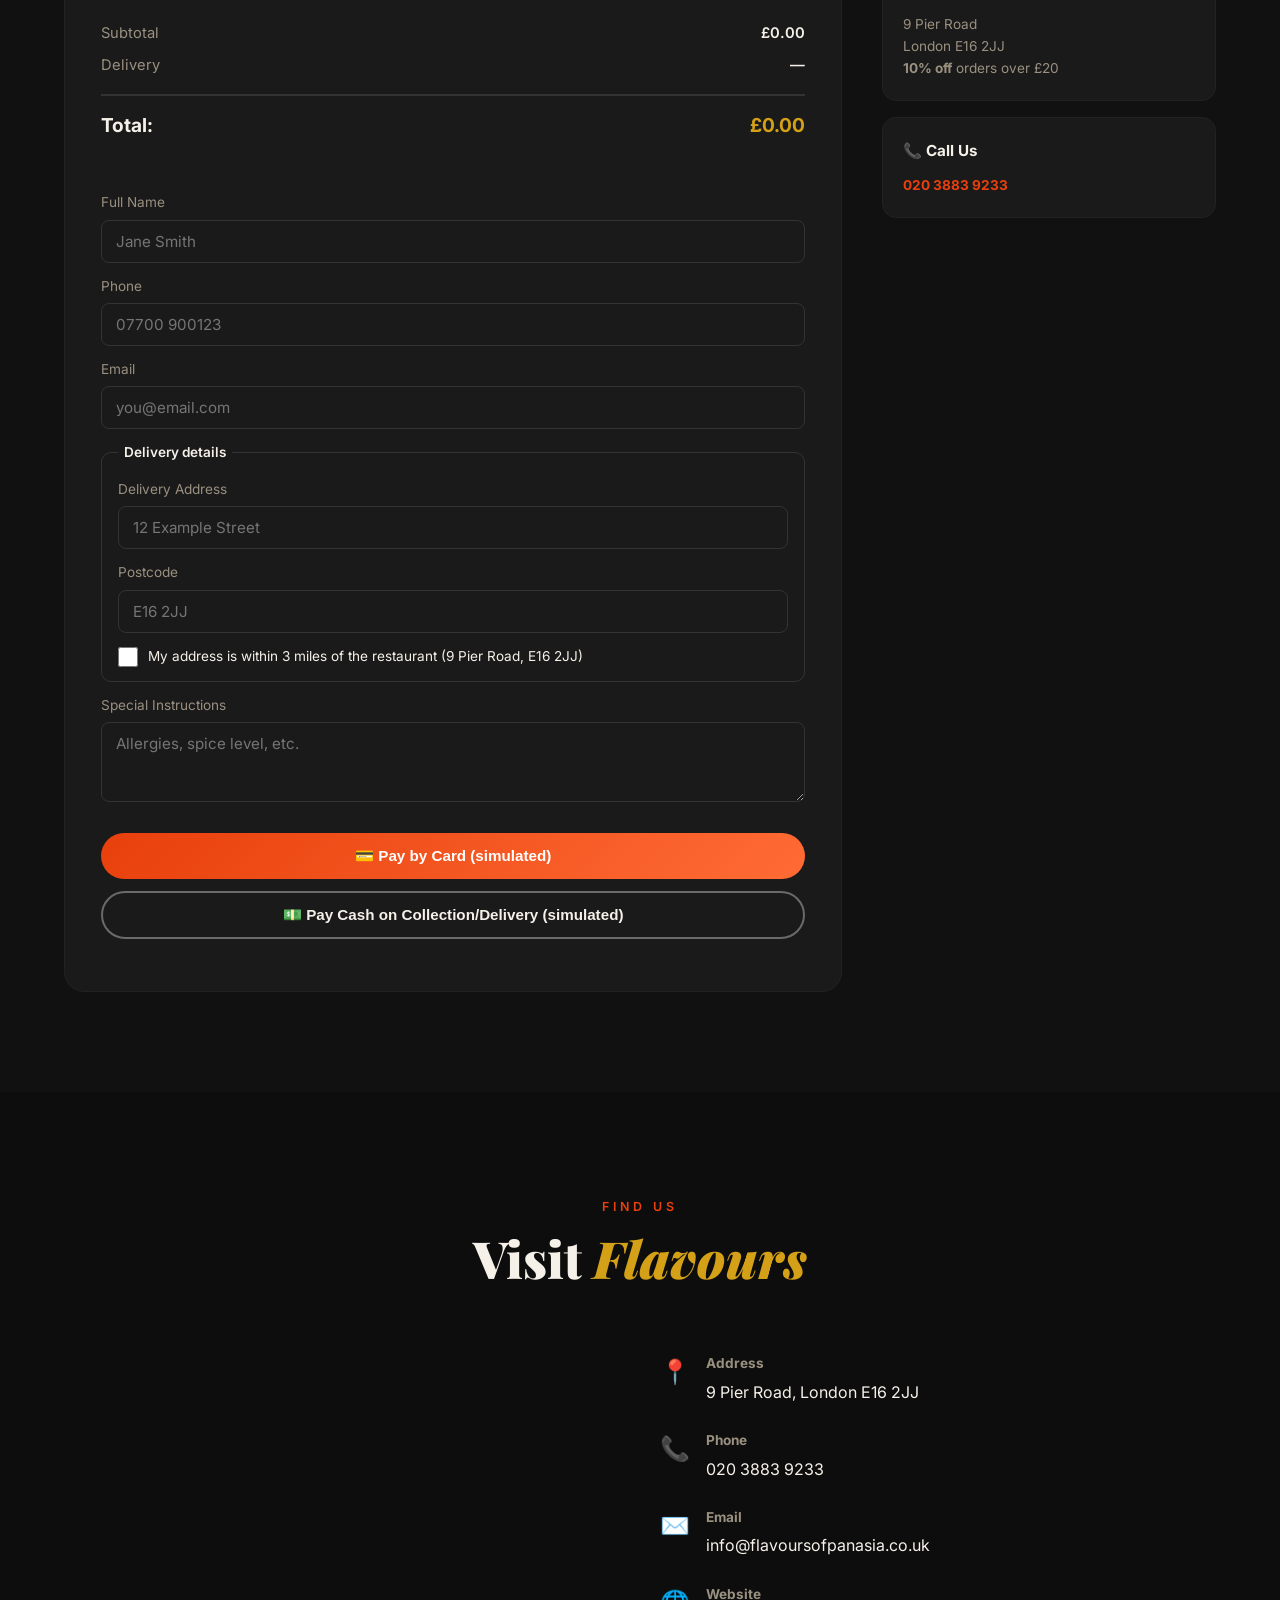
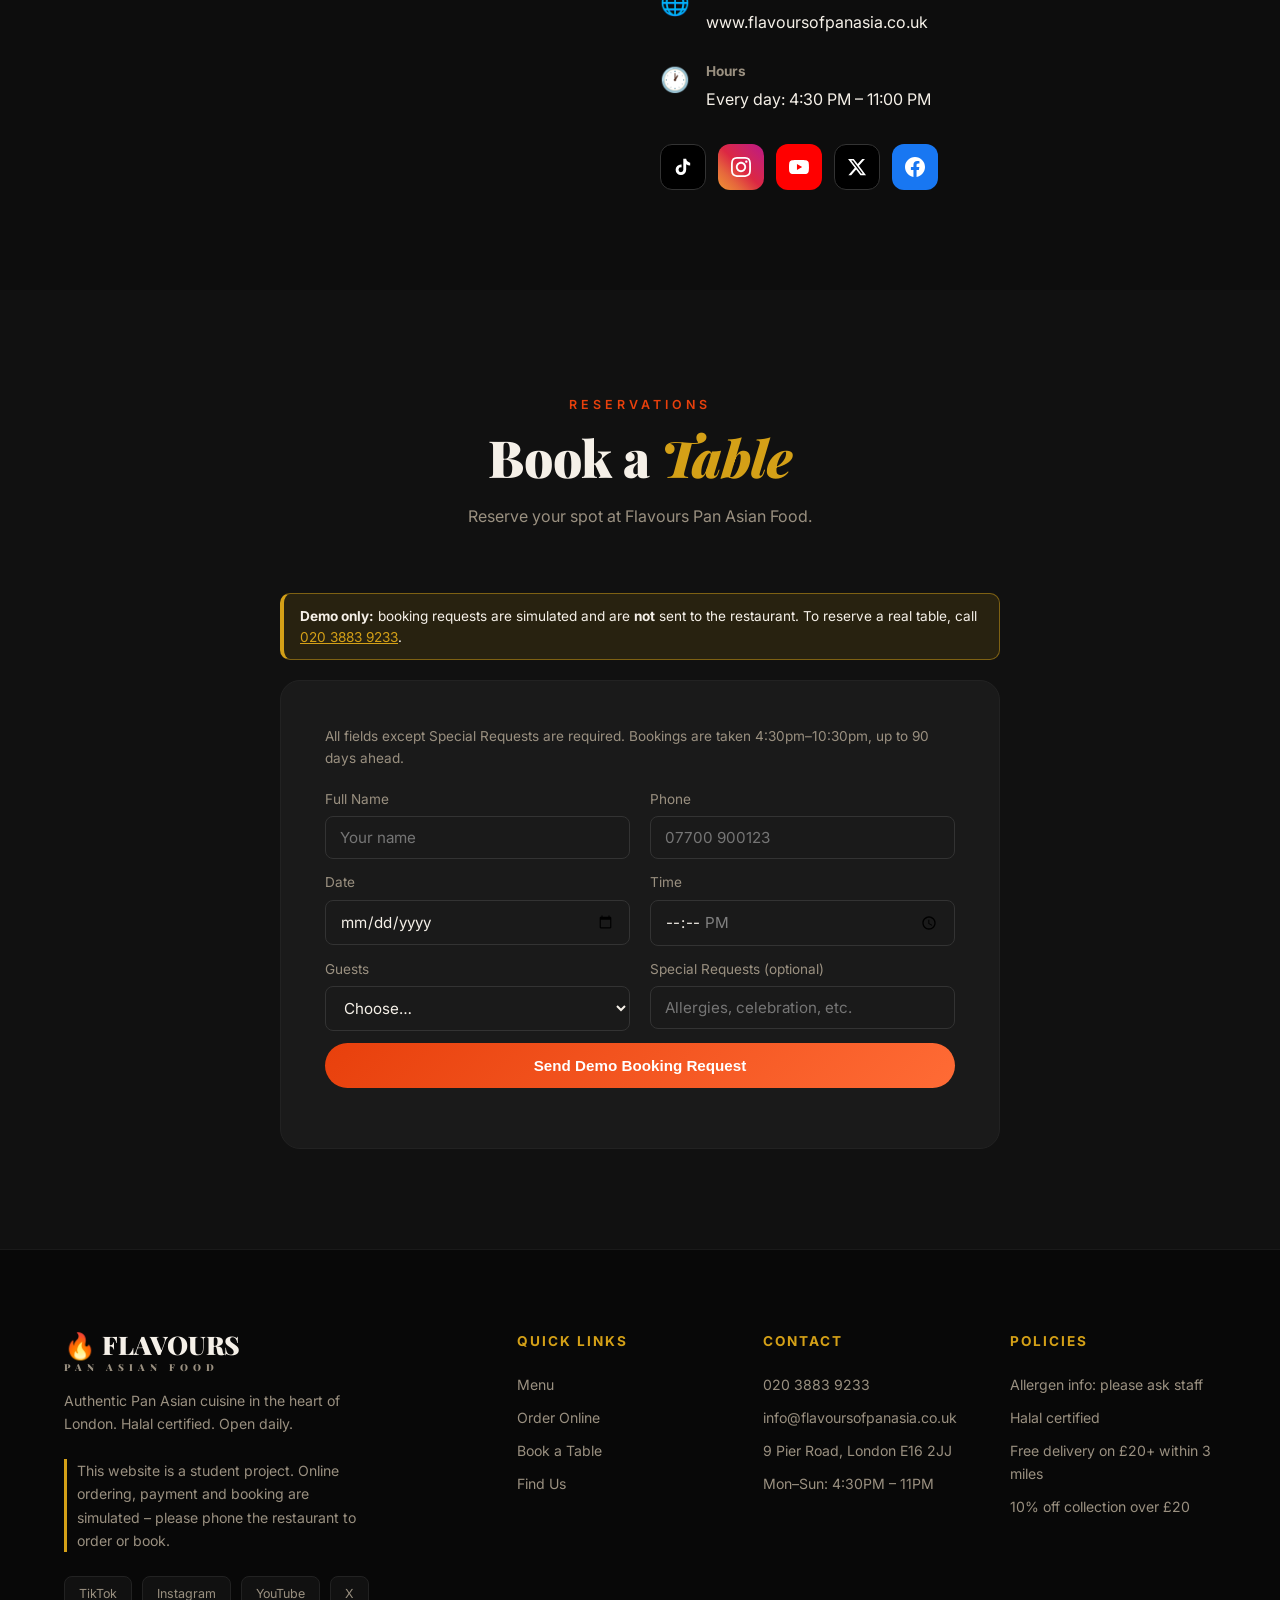
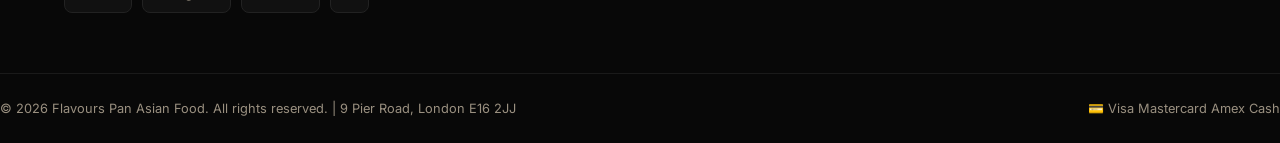
==== commit 840471be: "fix: reassessment final - HTML validation, performance, card form, README results" ====
--- a/index.html
+++ b/index.html
@@ -7,15 +7,15 @@
   <meta name="description" content="Authentic Pan Asian cuisine in London. Open 7 days a week, 4:30PM–11PM. Free delivery within 3 miles. Order online now.">
   <link rel="preconnect" href="https://fonts.googleapis.com">
   <link rel="preconnect" href="https://fonts.gstatic.com" crossorigin>
-  <link href="https://fonts.googleapis.com/css2?family=Playfair+Display:ital,wght@0,700;0,900;1,700&family=Inter:wght@300;400;500;600&family=Satisfy&display=swap" rel="stylesheet">
+  <link href="https://fonts.googleapis.com/css2?family=Playfair+Display:ital,wght@0,700;0,900;1,700&family=Inter:wght@400;500;600&display=swap" rel="stylesheet">
+  <!-- Load the first hero photo early, at a size that suits the screen (Lighthouse LCP fix) -->
+  <link rel="preload" as="image" fetchpriority="high" href="https://images.unsplash.com/photo-1569050467447-ce54b3bbc37d?auto=format&fit=crop&w=1600&q=70" imagesrcset="https://images.unsplash.com/photo-1569050467447-ce54b3bbc37d?auto=format&fit=crop&w=800&q=70 800w, https://images.unsplash.com/photo-1569050467447-ce54b3bbc37d?auto=format&fit=crop&w=1600&q=70 1600w" imagesizes="100vw">
   <link rel="stylesheet" href="css/style.css">
-  <!-- Stripe.js — loaded in <head> as required by Stripe's security guidelines -->
-  <script src="https://js.stripe.com/v3/"></script>
   <!-- GSAP core and ScrollTrigger plugin -->
-  <script src="https://cdnjs.cloudflare.com/ajax/libs/gsap/3.12.5/gsap.min.js"></script>
-  <script src="https://cdnjs.cloudflare.com/ajax/libs/gsap/3.12.5/ScrollTrigger.min.js"></script>
+  <script defer src="https://cdnjs.cloudflare.com/ajax/libs/gsap/3.12.5/gsap.min.js"></script>
+  <script defer src="https://cdnjs.cloudflare.com/ajax/libs/gsap/3.12.5/ScrollTrigger.min.js"></script>
   <!-- Particles.js -->
-  <script src="https://cdn.jsdelivr.net/npm/particles.js@2.0.0/particles.min.js"></script>
+  <script defer src="https://cdn.jsdelivr.net/npm/particles.js@2.0.0/particles.min.js"></script>
 </head>
 <body>
 
@@ -160,10 +160,10 @@
   <div class="container about-grid">
     <div class="about-images">
       <div class="about-img-main reveal">
-        <img src="https://images.unsplash.com/photo-1567620905732-2d1ec7ab7445?w=700&q=80" alt="Pan Asian food spread at Flavours restaurant">
+        <img src="https://images.unsplash.com/photo-1567620905732-2d1ec7ab7445?auto=format&fit=crop&w=700&q=70" alt="Pan Asian food spread at Flavours restaurant" width="700" height="525" loading="lazy" decoding="async">
       </div>
       <div class="about-img-accent reveal delay-1">
-        <img src="https://images.unsplash.com/photo-1540189549336-e6e99c3679fe?w=400&q=80" alt="Fresh ingredients used in our kitchen">
+        <img src="https://images.unsplash.com/photo-1540189549336-e6e99c3679fe?auto=format&fit=crop&w=400&q=70" alt="Fresh ingredients used in our kitchen" width="400" height="400" loading="lazy" decoding="async">
       </div>
       <div class="about-badge-float" aria-hidden="true">🏆 London's Finest</div>
     </div>
@@ -283,20 +283,36 @@
         </form>
 
         <div class="payment-options">
-          <button type="button" class="btn-primary full-w" id="stripePayBtn">💳 Pay by Card (simulated)</button>
+          <button type="button" class="btn-primary full-w" id="cardPayBtn" aria-expanded="false" aria-controls="cardForm">💳 Pay by Card (simulated)</button>
           <button type="button" class="btn-ghost full-w" id="cashPayBtn">💵 Pay Cash on Collection/Delivery (simulated)</button>
         </div>
+        <!-- Simulated card form: nothing is stored or sent, and only published
+             test card numbers are accepted (validateTestCard in js/form-rules.js) -->
+        <form class="card-form" id="cardForm" novalidate hidden aria-label="Simulated card payment">
+          <p class="demo-note">
+            <strong>Simulated payment:</strong> no money is taken and real cards are not accepted.
+            Use the test card <strong>4242 4242 4242 4242</strong>, any future expiry (e.g. 12/30) and any 3-digit code.
+          </p>
+          <div class="field">
+            <label for="cardNumber">Card number
+              <input type="text" id="cardNumber" name="cardNumber" inputmode="numeric" autocomplete="off" placeholder="4242 4242 4242 4242" maxlength="19">
+            </label>
+          </div>
+          <div class="card-row">
+            <div class="field">
+              <label for="cardExpiry">Expiry (MM/YY)
+                <input type="text" id="cardExpiry" name="cardExpiry" inputmode="numeric" autocomplete="off" placeholder="12/30" maxlength="5">
+              </label>
+            </div>
+            <div class="field">
+              <label for="cardCvc">Security code
+                <input type="text" id="cardCvc" name="cardCvc" inputmode="numeric" autocomplete="off" placeholder="123" maxlength="3">
+              </label>
+            </div>
+          </div>
+          <button type="submit" id="confirmPayBtn" class="btn-primary full-w">Confirm Demo Order</button>
+        </form>
         <div id="paymentMessage" role="status" aria-live="polite"></div>
-        <div class="stripe-wrap" id="stripeWrap" hidden>
-          <p class="demo-note">
-            Stripe <strong>test mode</strong>: no real payment is taken. Do not enter real card
-            details – use the test card <strong>4242 4242 4242 4242</strong>, any future expiry date and any CVC.
-          </p>
-          <div id="stripe-card-element" class="stripe-card"></div>
-          <button type="button" id="confirmPayBtn" class="btn-primary full-w confirm-pay-btn">
-            Confirm Demo Order
-          </button>
-        </div>
       </div>
 
       <div class="order-info reveal delay-1">
@@ -514,9 +530,9 @@
 
 <!-- Custom scripts loaded at bottom of body so the DOM is ready.
      Order matters: data and rule files define functions used by script.js. -->
-<script src="js/menu-fallback.js"></script>
-<script src="js/order-rules.js"></script>
-<script src="js/form-rules.js"></script>
-<script src="js/script.js"></script>
+<script defer src="js/menu-fallback.js"></script>
+<script defer src="js/order-rules.js"></script>
+<script defer src="js/form-rules.js"></script>
+<script defer src="js/script.js"></script>
 </body>
 </html>
--- a/css/style.css
+++ b/css/style.css
@@ -132,9 +132,9 @@
 @keyframes loadFill { from { width: 0; } to { width: 100%; } }
 
 /* ── NAVBAR ── */
+/* Fixed header holds the demo notice and the navigation bar */
+.site-header { position: fixed; top: 0; left: 0; right: 0; z-index: 1000; }
 #navbar {
-  position: fixed; top: 0; left: 0; right: 0;
-  z-index: 1000;
   display: flex; align-items: center; justify-content: space-between;
   padding: 18px 40px;
   transition: background var(--transition), box-shadow var(--transition), padding var(--transition);
@@ -232,6 +232,25 @@
   background: rgba(255, 255, 255, 0.35); border: none; cursor: pointer; transition: var(--transition);
 }
 .slide-dot.active { background: var(--gold); width: 24px; border-radius: 4px; }
+.slide-dot:focus-visible { outline: 2px solid var(--gold); outline-offset: 3px; }
+
+/* Hero slide backgrounds (moved here from inline style attributes) */
+.hero-slide-1 { background-image: url('https://images.unsplash.com/photo-1569050467447-ce54b3bbc37d?w=1600&q=80'); }
+.hero-slide-2 { background-image: url('https://images.unsplash.com/photo-1455619452474-d2be8b1e70cd?w=1600&q=80'); }
+.hero-slide-3 { background-image: url('https://images.unsplash.com/photo-1563245372-f21724e3856d?w=1600&q=80'); }
+.hero-slide-4 { background-image: url('https://images.unsplash.com/photo-1552566626-52f8b828add9?w=1600&q=80'); }
+
+/* Pause / Play control for the slideshow and scrolling banner (WCAG 2.2.2) */
+.slide-pause {
+  display: inline-flex; align-items: center; gap: 8px;
+  min-height: 44px; padding: 0 18px; border-radius: 50px;
+  background: rgba(255, 255, 255, 0.12); border: 1px solid rgba(255, 255, 255, 0.35);
+  color: #fff; font: inherit; font-size: 0.85rem; font-weight: 600; cursor: pointer;
+  transition: background var(--transition);
+}
+.slide-pause:hover { background: var(--fire); }
+.slide-pause:focus-visible { outline: 2px solid var(--gold); outline-offset: 3px; }
+.slide-pause[aria-pressed="true"] { background: var(--gold); border-color: var(--gold); color: #111; }
 .hero-badges {
   position: absolute; bottom: 0; left: 0; right: 0;
   z-index: 5; display: flex; background: rgba(10, 10, 10, 0.9); backdrop-filter: blur(20px);
@@ -261,6 +280,9 @@
   white-space: nowrap; width: max-content;
 }
 .marquee-track span { font-size: 0.9rem; font-weight: 600; letter-spacing: 0.5px; padding: 0 4px; }
+/* Paused by the slideshow Pause button, or while hovered */
+.marquee-wrapper.paused .marquee-track,
+.marquee-wrapper:hover .marquee-track { animation-play-state: paused; }
 @keyframes marquee { from { transform: translateX(0); } to { transform: translateX(-50%); } }
 
 /* ── SECTION HEADERS ── */
@@ -416,10 +438,12 @@
 }
 .menu-card:hover { border-color: var(--fire); transform: translateY(-3px); box-shadow: 0 16px 40px rgba(0, 0, 0, 0.3); }
 .menu-card:hover::before { opacity: 1; }
-.menu-card:focus { outline: 2px solid var(--gold); outline-offset: 2px; }
+/* The card itself is not focusable; the "+ Add" button inside it is.
+   :focus-within outlines the whole card when that button has focus. */
+.menu-card:focus-within { outline: 2px solid var(--gold); outline-offset: 2px; }
 .card-emoji { font-size: 2rem; flex-shrink: 0; }
 .card-body { flex: 1; }
-.card-body h4 { font-size: 0.95rem; font-weight: 600; margin-bottom: 5px; }
+.card-body h3 { font-size: 0.95rem; font-weight: 600; margin-bottom: 5px; }
 .card-body p { font-size: 0.8rem; color: var(--muted); line-height: 1.5; }
 .card-footer { display: flex; align-items: center; justify-content: space-between; margin-top: 12px; }
 .card-price { font-size: 1rem; font-weight: 700; color: var(--gold); }
@@ -429,8 +453,12 @@
   padding: 7px 16px; font-size: 0.8rem; font-weight: 600; cursor: pointer;
   transition: transform var(--transition);
 }
-.add-to-cart:hover { transform: scale(1.05); }
-.add-to-cart:focus { outline: 2px solid var(--gold); outline-offset: 2px; }
+/* Stretch the button's click area over the whole card (card is
+   position: relative). No transform on the button, because a transform
+   would shrink this ::after area back to the button. */
+.add-to-cart::after { content: ''; position: absolute; inset: 0; z-index: 1; border-radius: var(--radius); }
+.add-to-cart:hover { filter: brightness(1.12); }
+.add-to-cart:focus-visible { outline: 2px solid var(--gold); outline-offset: 2px; }
 
 /* ── DIETARY TAGS ── */
 .tag-hot { background: rgba(232, 64, 12, 0.2); color: var(--fire); font-size: 0.65rem; padding: 2px 8px; border-radius: 50px; font-weight: 600; }
@@ -440,6 +468,7 @@
 /* ── DRINKS LIST ── */
 .drinks-list { display: grid; grid-template-columns: repeat(auto-fill, minmax(220px, 1fr)); gap: 10px; }
 .drink-item {
+  width: 100%; font: inherit; color: var(--text); text-align: left;
   background: var(--surface); border: 1px solid #1e1e1e;
   border-radius: 10px; padding: 14px 18px;
   display: flex; justify-content: space-between; align-items: center;
@@ -447,7 +476,7 @@
   cursor: pointer;
 }
 .drink-item:hover { border-color: var(--fire); }
-.drink-item:focus { outline: 2px solid var(--gold); outline-offset: 2px; }
+.drink-item:focus-visible { outline: 2px solid var(--gold); outline-offset: 2px; }
 .drink-item span { font-size: 0.9rem; }
 .drink-price { color: var(--gold); font-weight: 700; }
 
@@ -505,7 +534,7 @@
 .phone-link { font-size: 1.4rem; font-weight: 700; color: var(--fire) !important; }
 .stripe-card { background: var(--surface2); border: 1px solid #333; border-radius: 10px; padding: 16px; margin-top: 12px; }
 #paymentMessage { margin-top: 12px; font-size: 0.88rem; }
-#paymentMessage.success { color: var(--green); }
+#paymentMessage.success { color: var(--green); font-weight: 600; line-height: 1.6; }
 #paymentMessage.error { color: var(--fire); }
 @media (max-width: 900px) { .order-grid { grid-template-columns: 1fr; } }
 
@@ -561,7 +590,7 @@
 .footer-logo { font-family: 'Playfair Display', serif; font-size: 1.6rem; font-weight: 900; line-height: 1.1; margin-bottom: 16px; }
 .footer-logo small { display: block; font-size: 0.6rem; letter-spacing: 5px; color: var(--muted); margin-top: 4px; }
 .footer-brand p { color: var(--muted); font-size: 0.88rem; margin-bottom: 24px; max-width: 300px; }
-.footer-social { display: flex; gap: 10px; }
+.footer-social { display: flex; flex-wrap: wrap; gap: 10px; }
 .footer-social a {
   background: var(--surface); border: 1px solid #222;
   padding: 7px 14px; border-radius: 8px; font-size: 0.78rem;
@@ -633,3 +662,126 @@
     scroll-behavior: auto !important;
   }
 }
+
+/* ============================================================
+   REASSESSMENT FIXES (October 2026)
+   Styles below replace inline style attributes / JS cssText and
+   support the new validation, pricing breakdown and demo notices.
+   ============================================================ */
+
+/* The hidden attribute must always win over display rules above */
+[hidden] { display: none !important; }
+
+/* Text for screen readers only */
+.visually-hidden {
+  position: absolute !important; width: 1px; height: 1px;
+  padding: 0; margin: -1px; overflow: hidden;
+  clip: rect(0, 0, 0, 0); white-space: nowrap; border: 0;
+}
+
+/* Skip link — visible when focused with the keyboard */
+.skip-link {
+  position: absolute; left: 16px; top: -60px; z-index: 2000;
+  background: var(--gold); color: #111; font-weight: 700;
+  padding: 10px 18px; border-radius: 8px;
+}
+.skip-link:focus { top: 12px; }
+
+/* Keep section headings clear of the fixed header when using nav links */
+section[id] { scroll-margin-top: 110px; }
+
+/* ── DEMO / SIMULATION NOTICES ── */
+.demo-banner {
+  background: var(--gold); color: #111;
+  font-size: 0.8rem; line-height: 1.4; text-align: center;
+  padding: 7px 16px;
+}
+.demo-banner a { text-decoration: underline; font-weight: 700; }
+.demo-banner a:focus-visible { outline: 2px solid #111; outline-offset: 2px; }
+.demo-note {
+  background: rgba(212, 160, 23, 0.12); border: 1px solid rgba(212, 160, 23, 0.5);
+  border-left: 4px solid var(--gold); border-radius: 10px;
+  color: var(--text); font-size: 0.85rem; line-height: 1.5;
+  padding: 12px 16px; margin-bottom: 20px;
+}
+.demo-note a { color: var(--gold); text-decoration: underline; }
+.booking-demo-note { max-width: 720px; margin: 0 auto 20px; }
+.footer-demo { font-size: 0.8rem; border-left: 3px solid var(--gold); padding-left: 10px; }
+@media (max-width: 600px) {
+  .demo-banner { font-size: 0.72rem; padding: 6px 12px; }
+}
+
+/* ── CART PRICE BREAKDOWN ── */
+.cart-summary { margin: 0 0 12px; }
+.cart-row {
+  display: flex; justify-content: space-between;
+  font-size: 0.92rem; color: var(--muted); padding: 4px 0;
+}
+.cart-row dd { color: var(--text); font-weight: 600; }
+.cart-row-discount dd { color: var(--green); }
+.cart-total { margin-bottom: 8px; }
+.cart-notes { font-size: 0.85rem; color: var(--gold); min-height: 1.3em; margin-bottom: 24px; }
+
+/* ── FORMS: grouping, checkbox, errors ── */
+.delivery-fields { border: 1px solid #333; border-radius: 10px; padding: 14px 16px 2px; margin-bottom: 12px; }
+.delivery-fields legend { color: var(--text); font-size: 0.85rem; font-weight: 600; padding: 0 6px; }
+.checkbox-label { display: flex; gap: 10px; align-items: flex-start; color: var(--text); cursor: pointer; }
+.checkbox-label input { width: 20px; height: 20px; margin: 2px 0 0; flex-shrink: 0; }
+.form-help { color: var(--muted); font-size: 0.85rem; margin-bottom: 18px; }
+.field-error {
+  color: #FF8A65; font-size: 0.82rem; font-weight: 600;
+  margin: -6px 0 12px;
+}
+.field-error::before { content: "⚠ "; }
+input[aria-invalid="true"], select[aria-invalid="true"], textarea[aria-invalid="true"] {
+  border-color: #FF8A65; box-shadow: 0 0 0 1px #FF8A65;
+}
+.booking-error { color: #FF8A65; font-weight: 600; margin-top: 16px; }
+.stripe-wrap { margin-top: 12px; }
+.confirm-pay-btn { margin-top: 12px; }
+
+/* ── MAP (moved from inline style attribute) ── */
+.map-frame { border: 0; border-radius: 16px; }
+
+/* ── TOAST (moved from JS cssText) ── */
+.toast {
+  position: fixed; bottom: 90px; right: 28px; z-index: 9999;
+  background: linear-gradient(135deg, #E8400C, #FF6B35);
+  color: #fff; padding: 12px 22px; border-radius: 50px;
+  font-weight: 600; font-size: 0.88rem;
+  box-shadow: 0 8px 24px rgba(232, 64, 12, 0.4);
+  opacity: 0; transition: opacity 0.3s ease; pointer-events: none;
+}
+.toast.visible { opacity: 1; }
+
+/* ── SCROLL-TO-TOP BUTTON (moved from JS cssText) ── */
+.scroll-top {
+  position: fixed; bottom: 28px; left: 28px; z-index: 500;
+  background: var(--surface); border: 1px solid #333;
+  color: var(--text); width: 44px; height: 44px; border-radius: 50%;
+  font-size: 1.2rem; cursor: pointer;
+  display: flex; align-items: center; justify-content: center;
+  opacity: 0; visibility: hidden; transition: opacity 0.3s, visibility 0.3s;
+}
+.scroll-top.visible { opacity: 1; visibility: visible; }
+.scroll-top:focus-visible { outline: 2px solid var(--gold); outline-offset: 3px; }
+
+/* ── MOBILE HERO ──
+   On narrow screens the four badges wrap onto two rows and used to cover
+   the slideshow controls (including the Pause button). The badges now sit
+   below the slideshow instead of on top of it. */
+@media (max-width: 768px) {
+  #hero { height: auto; min-height: 0; }
+  .hero-slides { position: relative; height: 700px; }
+  .slide-content { top: calc(50% + 10px); }
+  .hero-controls { top: 624px; bottom: auto; gap: 12px; }
+  .hero-badges { position: relative; }
+}
+
+/* ── VERY NARROW SCREENS (320px) ──
+   The 320px minimum card width and the long email address made the page
+   scroll sideways on the smallest phones. */
+@media (max-width: 380px) { .menu-grid { grid-template-columns: 1fr; } }
+.footer-col li, .contact-item a { overflow-wrap: break-word; }
+.footer-grid > * { min-width: 0; }
+.field { min-width: 0; }
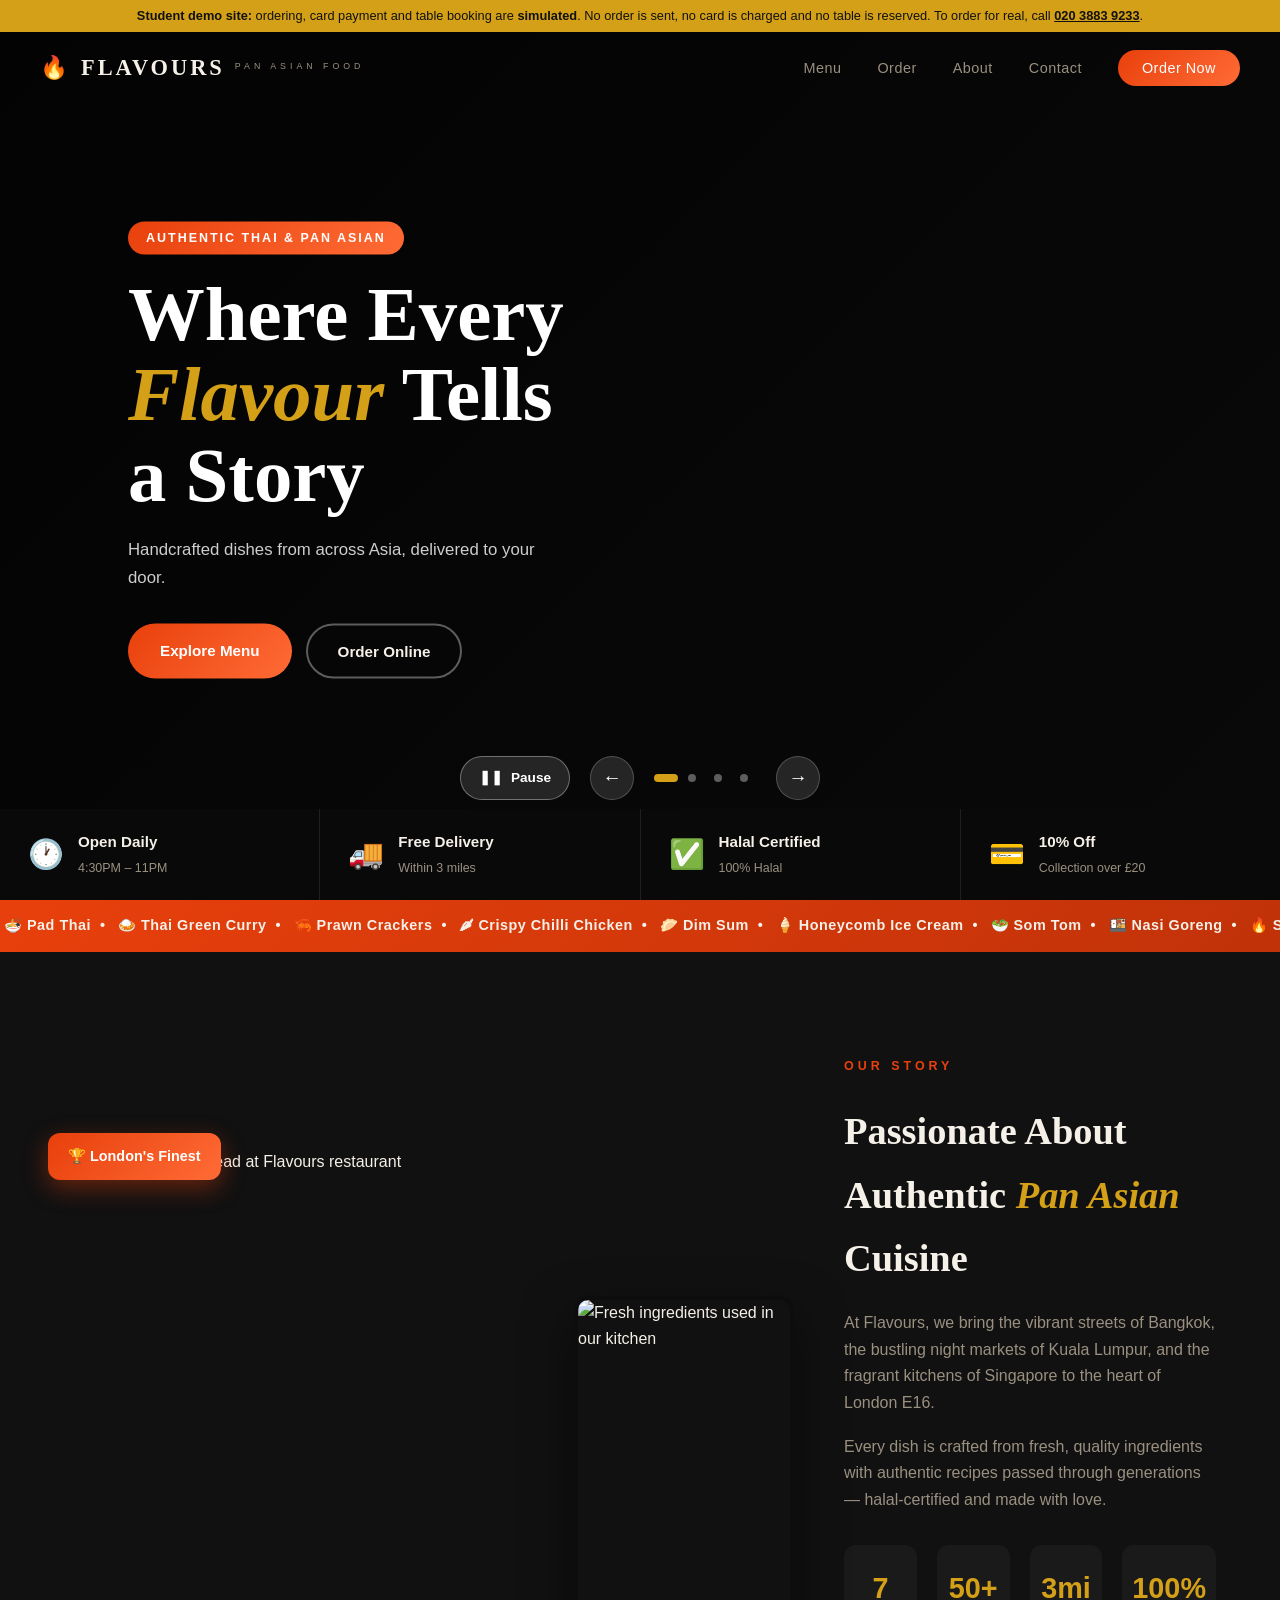
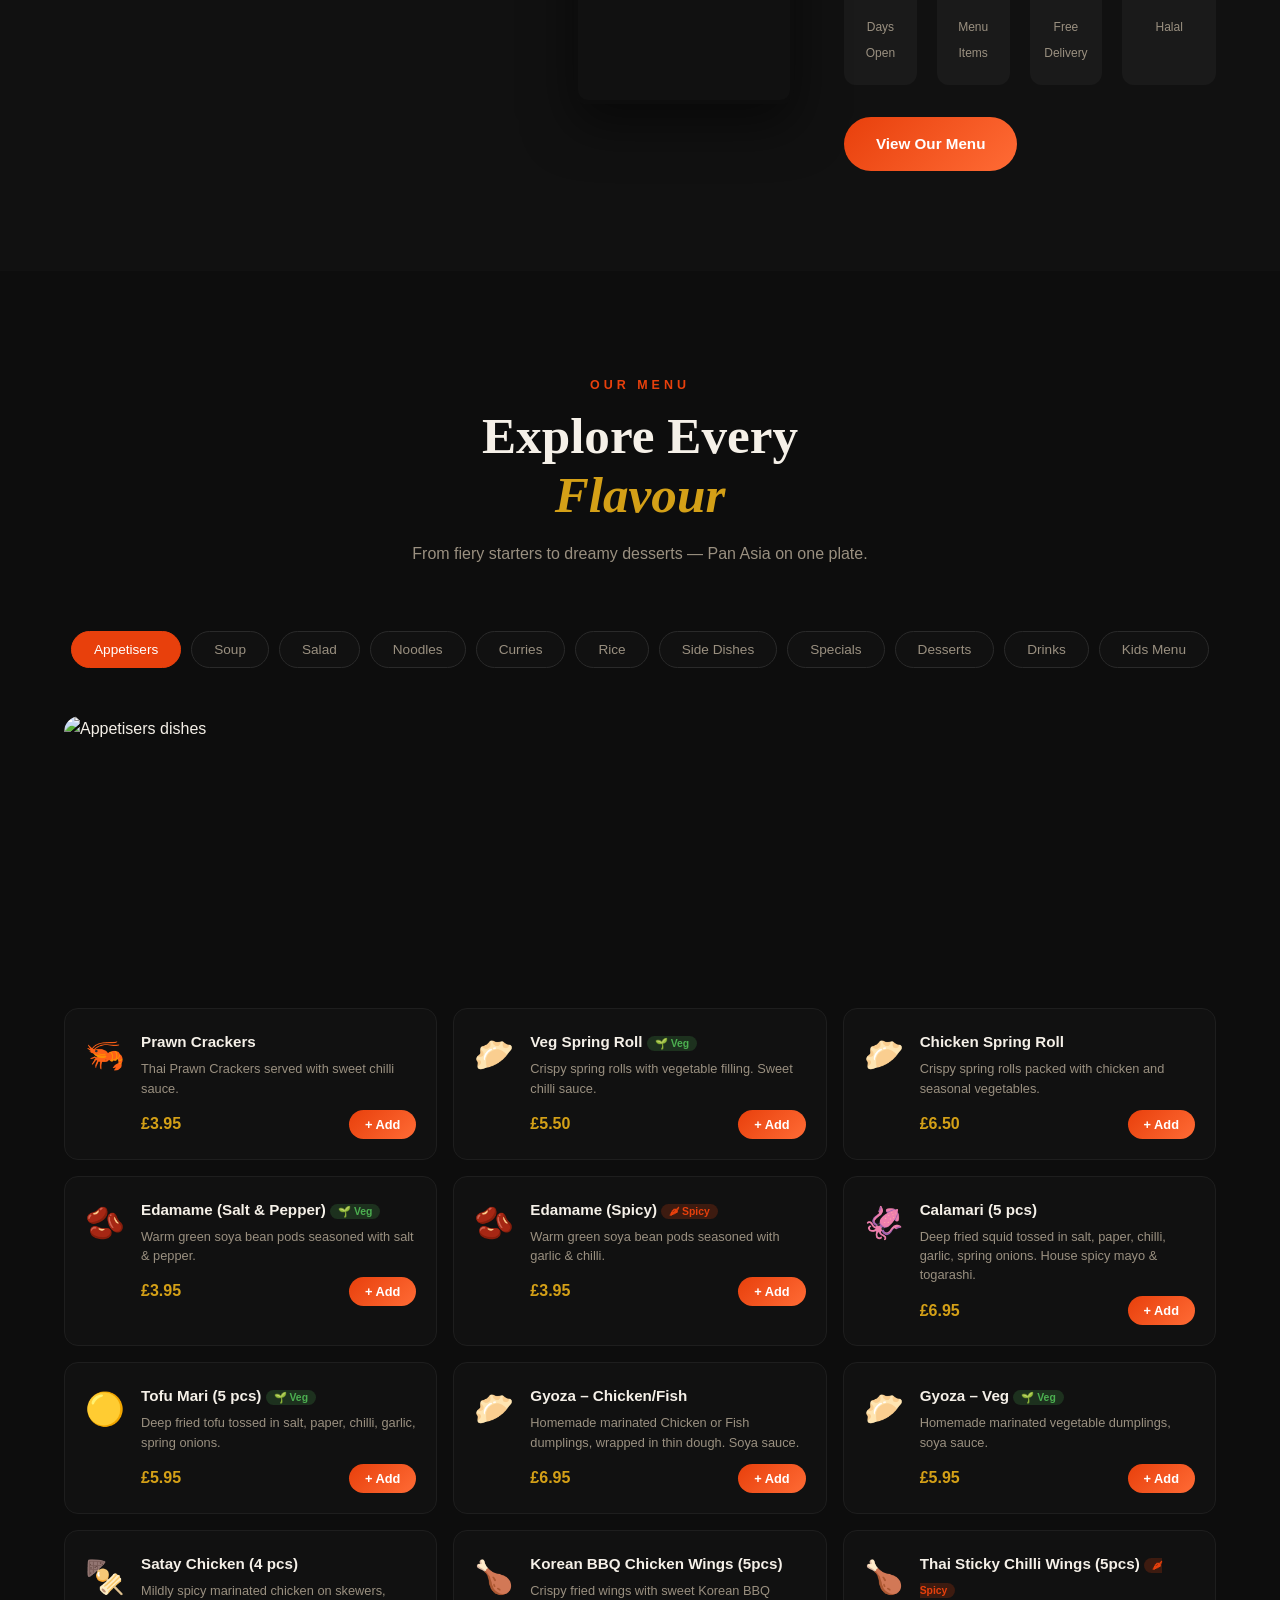
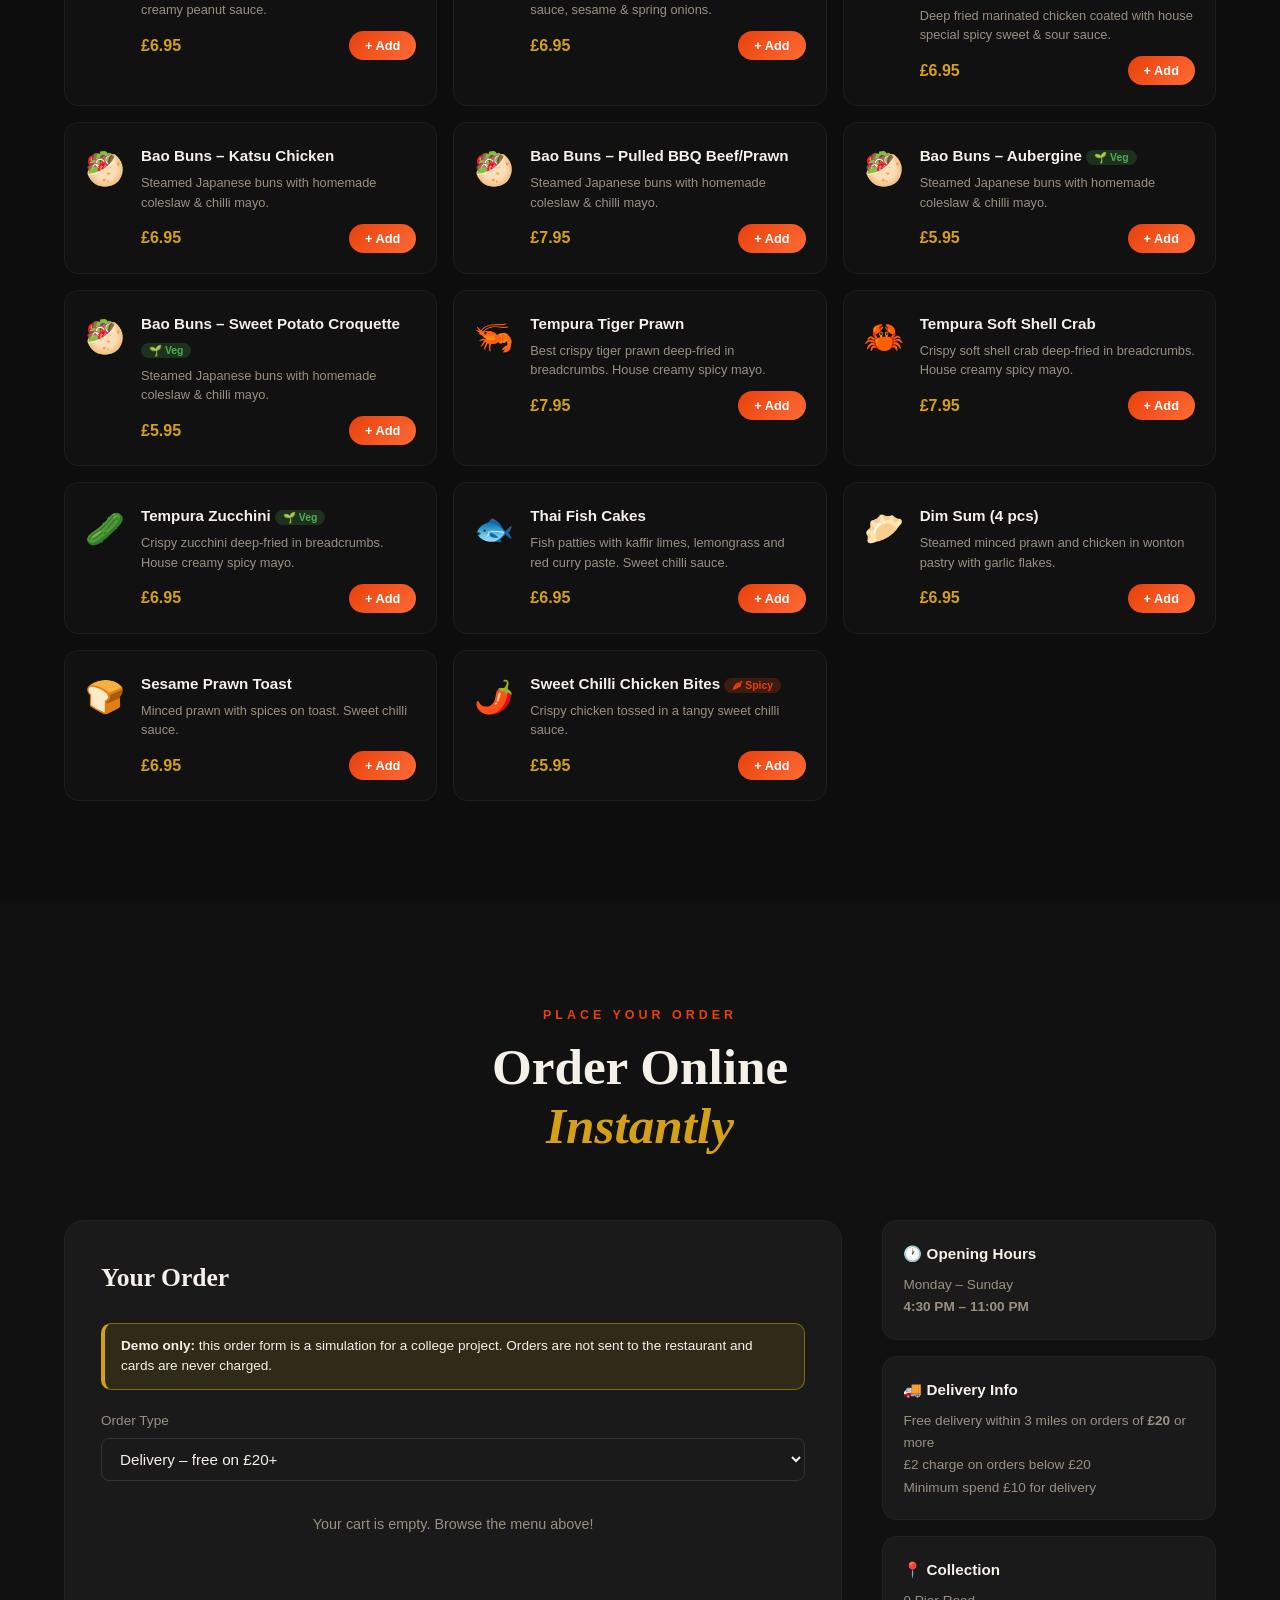
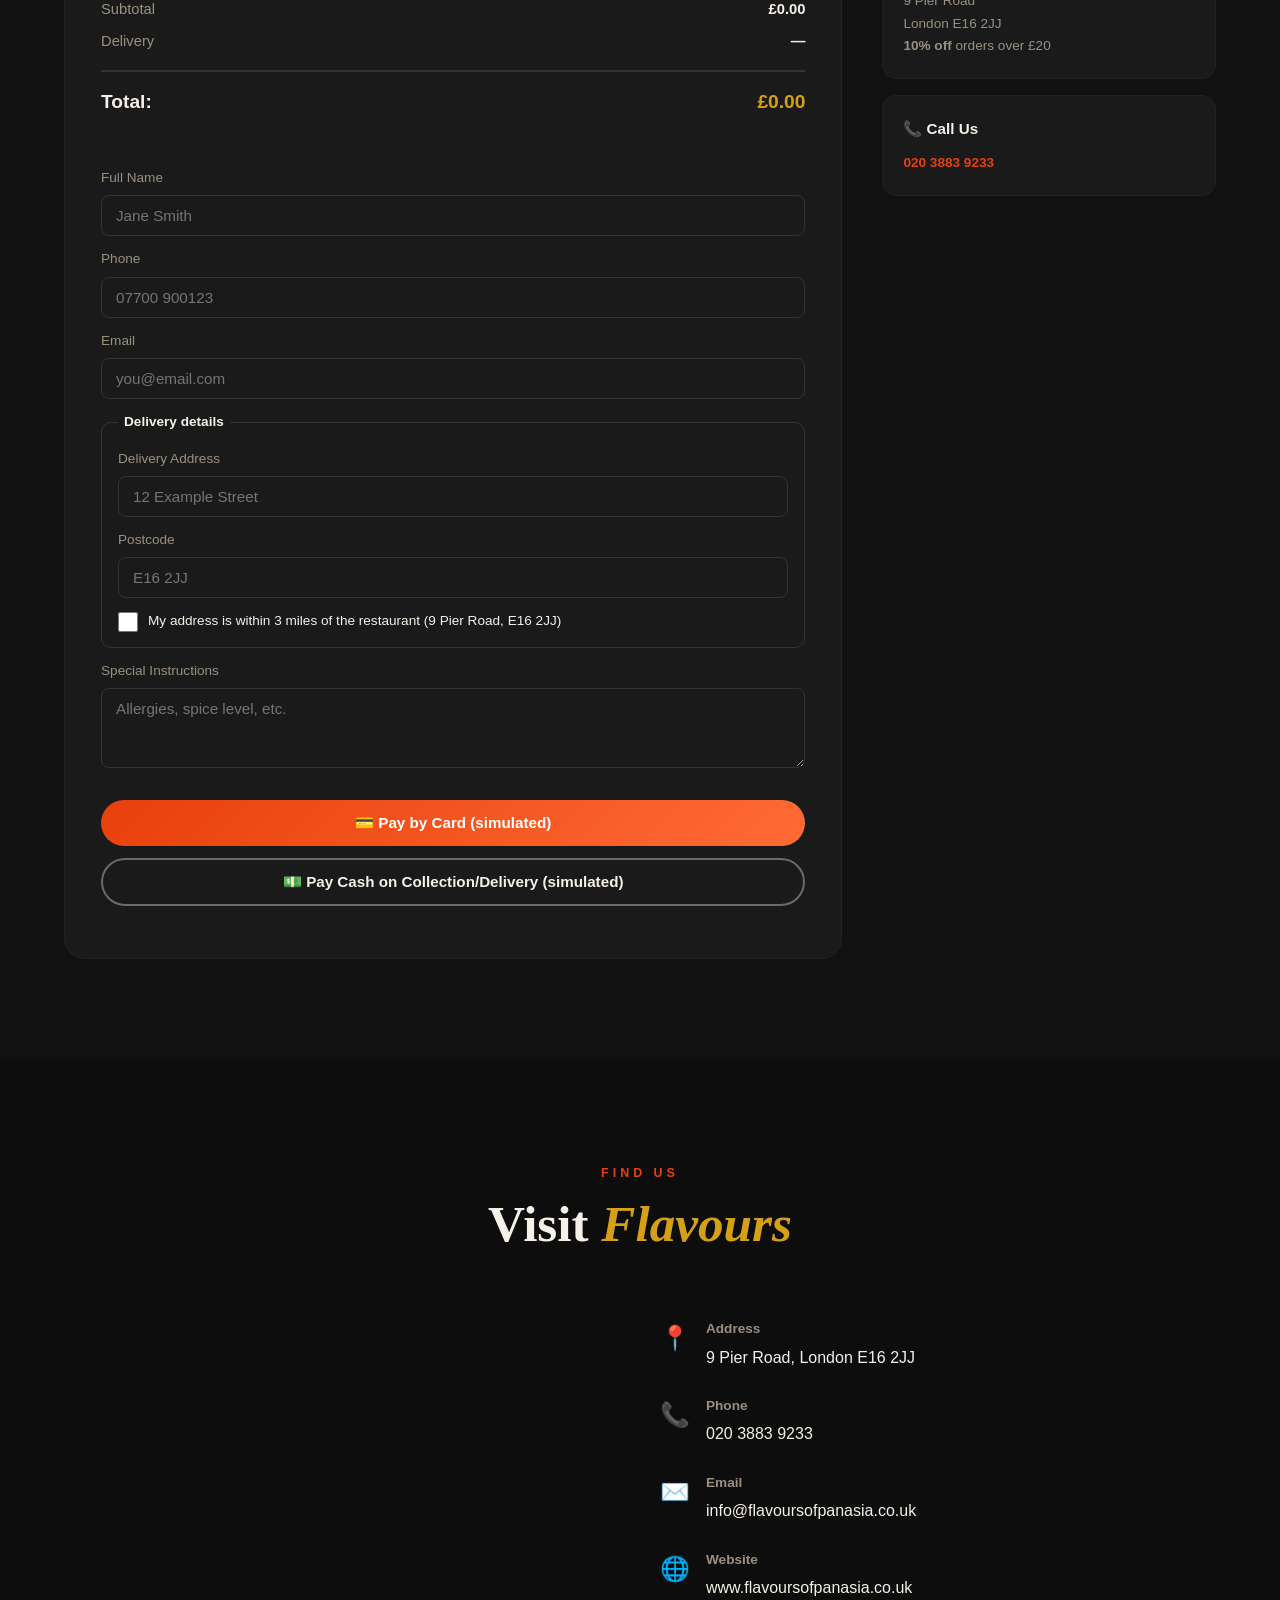
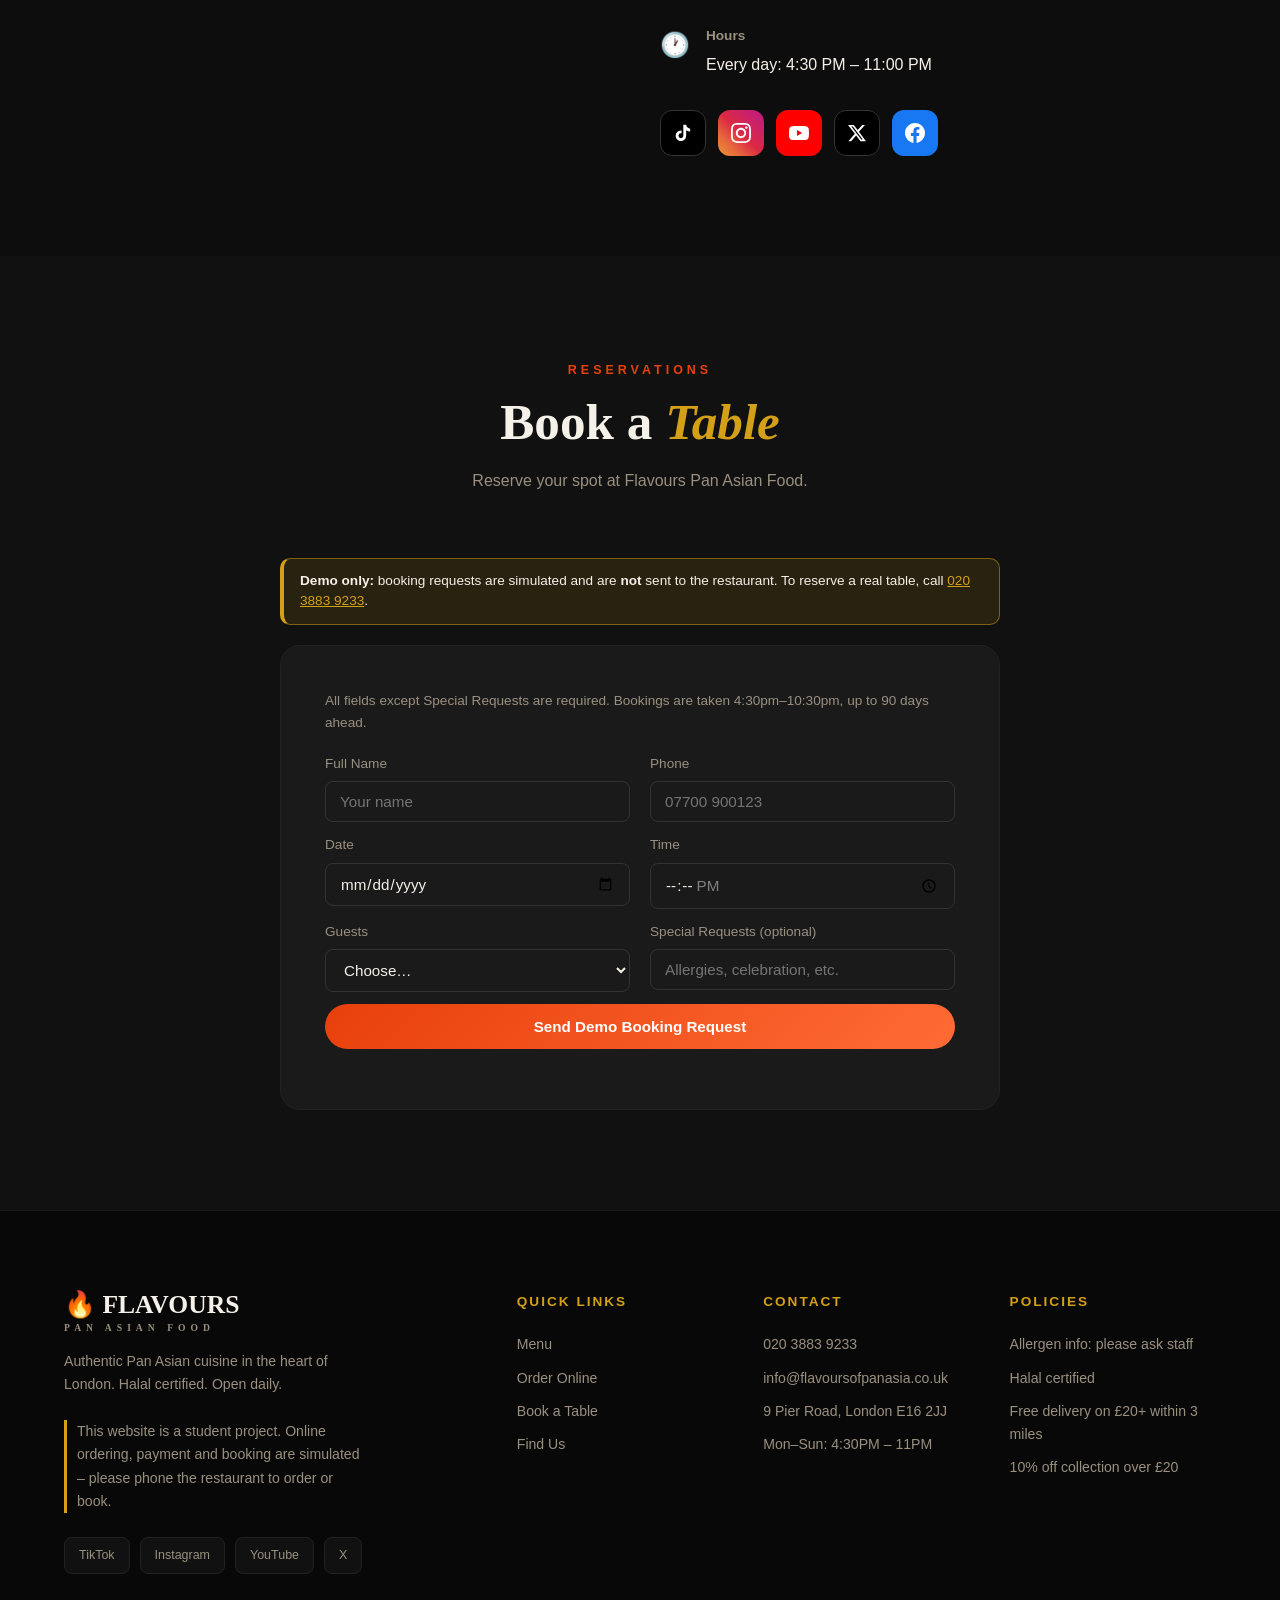
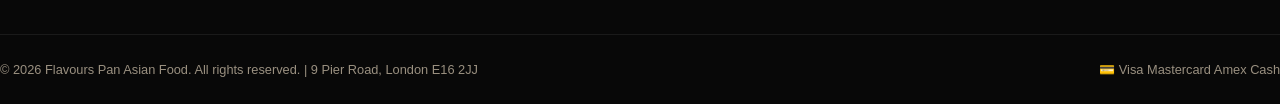
==== commit 676bffdc: "perf+docs: final retest results" ====
--- a/index.html
+++ b/index.html
@@ -7,27 +7,24 @@
   <meta name="description" content="Authentic Pan Asian cuisine in London. Open 7 days a week, 4:30PM–11PM. Free delivery within 3 miles. Order online now.">
   <link rel="preconnect" href="https://fonts.googleapis.com">
   <link rel="preconnect" href="https://fonts.gstatic.com" crossorigin>
-  <link href="https://fonts.googleapis.com/css2?family=Playfair+Display:ital,wght@0,700;0,900;1,700&family=Inter:wght@400;500;600&display=swap" rel="stylesheet">
+  <!-- Google Fonts without blocking the first paint (Lighthouse: 780 ms saved on mobile).
+       media="print" stylesheets do not block rendering; js/fonts.js (async) switches it
+       to all screens as soon as it has loaded. <noscript> covers browsers without JavaScript. -->
+  <link rel="preload" as="style" href="https://fonts.googleapis.com/css2?family=Playfair+Display:ital,wght@0,700;0,900;1,700&amp;family=Inter:wght@400;500;600&amp;display=swap">
+  <link rel="stylesheet" href="https://fonts.googleapis.com/css2?family=Playfair+Display:ital,wght@0,700;0,900;1,700&amp;family=Inter:wght@400;500;600&amp;display=swap" media="print" id="googleFonts">
+  <noscript><link rel="stylesheet" href="https://fonts.googleapis.com/css2?family=Playfair+Display:ital,wght@0,700;0,900;1,700&amp;family=Inter:wght@400;500;600&amp;display=swap"></noscript>
+  <script async src="js/fonts.js"></script>
   <!-- Load the first hero photo early, at a size that suits the screen (Lighthouse LCP fix) -->
   <link rel="preload" as="image" fetchpriority="high" href="https://images.unsplash.com/photo-1569050467447-ce54b3bbc37d?auto=format&fit=crop&w=1600&q=70" imagesrcset="https://images.unsplash.com/photo-1569050467447-ce54b3bbc37d?auto=format&fit=crop&w=800&q=70 800w, https://images.unsplash.com/photo-1569050467447-ce54b3bbc37d?auto=format&fit=crop&w=1600&q=70 1600w" imagesizes="100vw">
   <link rel="stylesheet" href="css/style.css">
-  <!-- GSAP core and ScrollTrigger plugin -->
-  <script defer src="https://cdnjs.cloudflare.com/ajax/libs/gsap/3.12.5/gsap.min.js"></script>
-  <script defer src="https://cdnjs.cloudflare.com/ajax/libs/gsap/3.12.5/ScrollTrigger.min.js"></script>
-  <!-- Particles.js -->
-  <script defer src="https://cdn.jsdelivr.net/npm/particles.js@2.0.0/particles.min.js"></script>
+  <!-- GSAP, ScrollTrigger and Particles.js are loaded by js/script.js after the
+       page has finished loading (see loadEffects) — they are decoration, so they
+       must not compete with the first screen on slow mobile connections. -->
 </head>
 <body>
 
 <a href="#main" class="skip-link">Skip to main content</a>
 
-<!-- ── PAGE LOADER ── -->
-<div id="loader" aria-hidden="true">
-  <div class="loader-inner">
-    <div class="loader-logo">FLAVOURS</div>
-    <div class="loader-bar"><div class="loader-fill"></div></div>
-  </div>
-</div>
 
 <!-- ── SITE HEADER: demo notice + primary navigation ── -->
 <header id="siteHeader" class="site-header">
--- a/css/style.css
+++ b/css/style.css
@@ -39,6 +39,12 @@
 
 em { font-style: italic; color: var(--gold); font-family: 'Playfair Display', serif; }
 a { color: inherit; text-decoration: none; }
+/* One consistent, high-contrast focus ring for every link, button and the
+   map (WCAG 2.4.7). Component rules below may adjust the offset. */
+a:focus-visible, button:focus-visible, iframe:focus-visible {
+  outline: 2px solid var(--gold);
+  outline-offset: 3px;
+}
 img { max-width: 100%; display: block; }
 input, textarea, select {
   width: 100%;
@@ -52,9 +58,21 @@
   margin-top: 6px;
   transition: border-color var(--transition);
 }
+/* Visible keyboard focus on every form control (WCAG 2.4.7).
+   A border-colour change alone was too faint, and checkboxes have no
+   visible border, so a gold outline is added as well. */
 input:focus, textarea:focus, select:focus {
-  outline: none;
   border-color: var(--fire);
+}
+input:focus-visible, textarea:focus-visible, select:focus-visible {
+  outline: 2px solid var(--gold);
+  outline-offset: 2px;
+}
+/* Date/time pickers move focus to their inner parts (day, month, calendar
+   button), where :focus-visible does not match, so they use :focus-within. */
+input[type="date"]:focus-within, input[type="time"]:focus-within {
+  outline: 2px solid var(--gold);
+  outline-offset: 2px;
 }
 textarea { min-height: 80px; resize: vertical; }
 label { display: block; font-size: 0.85rem; color: var(--muted); margin-bottom: 12px; }
@@ -227,18 +245,33 @@
 .slide-prev:hover, .slide-next:hover { background: var(--fire); }
 .slide-prev:focus, .slide-next:focus { outline: 2px solid var(--gold); outline-offset: 3px; }
 .slide-dots { display: flex; gap: 8px; }
+/* Each dot is a 24×24px button (Lighthouse touch-target size) with the
+   visible 8px dot drawn inside it, so the design is unchanged. */
 .slide-dot {
-  width: 8px; height: 8px; border-radius: 50%;
-  background: rgba(255, 255, 255, 0.35); border: none; cursor: pointer; transition: var(--transition);
-}
-.slide-dot.active { background: var(--gold); width: 24px; border-radius: 4px; }
+  width: 24px; height: 24px; padding: 0; border: none; background: none;
+  cursor: pointer; display: inline-flex; align-items: center; justify-content: center;
+}
+.slide-dot::before {
+  content: ''; width: 8px; height: 8px; border-radius: 50%;
+  background: rgba(255, 255, 255, 0.35); transition: var(--transition);
+}
+.slide-dot.active::before { background: var(--gold); width: 24px; border-radius: 4px; }
+.slide-dots { gap: 2px; }
 .slide-dot:focus-visible { outline: 2px solid var(--gold); outline-offset: 3px; }
 
 /* Hero slide backgrounds (moved here from inline style attributes) */
-.hero-slide-1 { background-image: url('https://images.unsplash.com/photo-1569050467447-ce54b3bbc37d?w=1600&q=80'); }
-.hero-slide-2 { background-image: url('https://images.unsplash.com/photo-1455619452474-d2be8b1e70cd?w=1600&q=80'); }
-.hero-slide-3 { background-image: url('https://images.unsplash.com/photo-1563245372-f21724e3856d?w=1600&q=80'); }
-.hero-slide-4 { background-image: url('https://images.unsplash.com/photo-1552566626-52f8b828add9?w=1600&q=80'); }
+.hero-slide-1 { background-image: url('https://images.unsplash.com/photo-1569050467447-ce54b3bbc37d?auto=format&fit=crop&w=1600&q=70'); }
+.hero-slide-2 { background-image: url('https://images.unsplash.com/photo-1455619452474-d2be8b1e70cd?auto=format&fit=crop&w=1600&q=70'); }
+.hero-slide-3 { background-image: url('https://images.unsplash.com/photo-1563245372-f21724e3856d?auto=format&fit=crop&w=1600&q=70'); }
+.hero-slide-4 { background-image: url('https://images.unsplash.com/photo-1552566626-52f8b828add9?auto=format&fit=crop&w=1600&q=70'); }
+
+/* Phones get an 800px-wide version of each hero photo (about a quarter of the data) */
+@media (max-width: 800px) {
+  .hero-slide-1 { background-image: url('https://images.unsplash.com/photo-1569050467447-ce54b3bbc37d?auto=format&fit=crop&w=800&q=70'); }
+  .hero-slide-2 { background-image: url('https://images.unsplash.com/photo-1455619452474-d2be8b1e70cd?auto=format&fit=crop&w=800&q=70'); }
+  .hero-slide-3 { background-image: url('https://images.unsplash.com/photo-1563245372-f21724e3856d?auto=format&fit=crop&w=800&q=70'); }
+  .hero-slide-4 { background-image: url('https://images.unsplash.com/photo-1552566626-52f8b828add9?auto=format&fit=crop&w=800&q=70'); }
+}
 
 /* Pause / Play control for the slideshow and scrolling banner (WCAG 2.2.2) */
 .slide-pause {
@@ -532,9 +565,13 @@
 .info-card h4 { font-size: 0.95rem; margin-bottom: 8px; }
 .info-card p, .info-card a { font-size: 0.85rem; color: var(--muted); }
 .phone-link { font-size: 1.4rem; font-weight: 700; color: var(--fire) !important; }
-.stripe-card { background: var(--surface2); border: 1px solid #333; border-radius: 10px; padding: 16px; margin-top: 12px; }
 #paymentMessage { margin-top: 12px; font-size: 0.88rem; }
-#paymentMessage.success { color: var(--green); font-weight: 600; line-height: 1.6; }
+#paymentMessage.success {
+  color: var(--text); font-weight: 600; line-height: 1.6;
+  background: rgba(76, 175, 80, 0.14); border: 1px solid var(--green);
+  border-left: 4px solid var(--green); border-radius: 10px; padding: 14px 16px;
+}
+#paymentMessage:focus { outline: 2px solid var(--gold); outline-offset: 3px; }
 #paymentMessage.error { color: var(--fire); }
 @media (max-width: 900px) { .order-grid { grid-template-columns: 1fr; } }
 
@@ -676,7 +713,7 @@
 .visually-hidden {
   position: absolute !important; width: 1px; height: 1px;
   padding: 0; margin: -1px; overflow: hidden;
-  clip: rect(0, 0, 0, 0); white-space: nowrap; border: 0;
+  clip-path: inset(50%); white-space: nowrap; border: 0;
 }
 
 /* Skip link — visible when focused with the keyboard */
@@ -737,8 +774,8 @@
   border-color: #FF8A65; box-shadow: 0 0 0 1px #FF8A65;
 }
 .booking-error { color: #FF8A65; font-weight: 600; margin-top: 16px; }
-.stripe-wrap { margin-top: 12px; }
-.confirm-pay-btn { margin-top: 12px; }
+.card-form { margin: 4px 0 16px; }
+.card-row { display: grid; grid-template-columns: 1fr 1fr; gap: 16px; }
 
 /* ── MAP (moved from inline style attribute) ── */
 .map-frame { border: 0; border-radius: 16px; }
